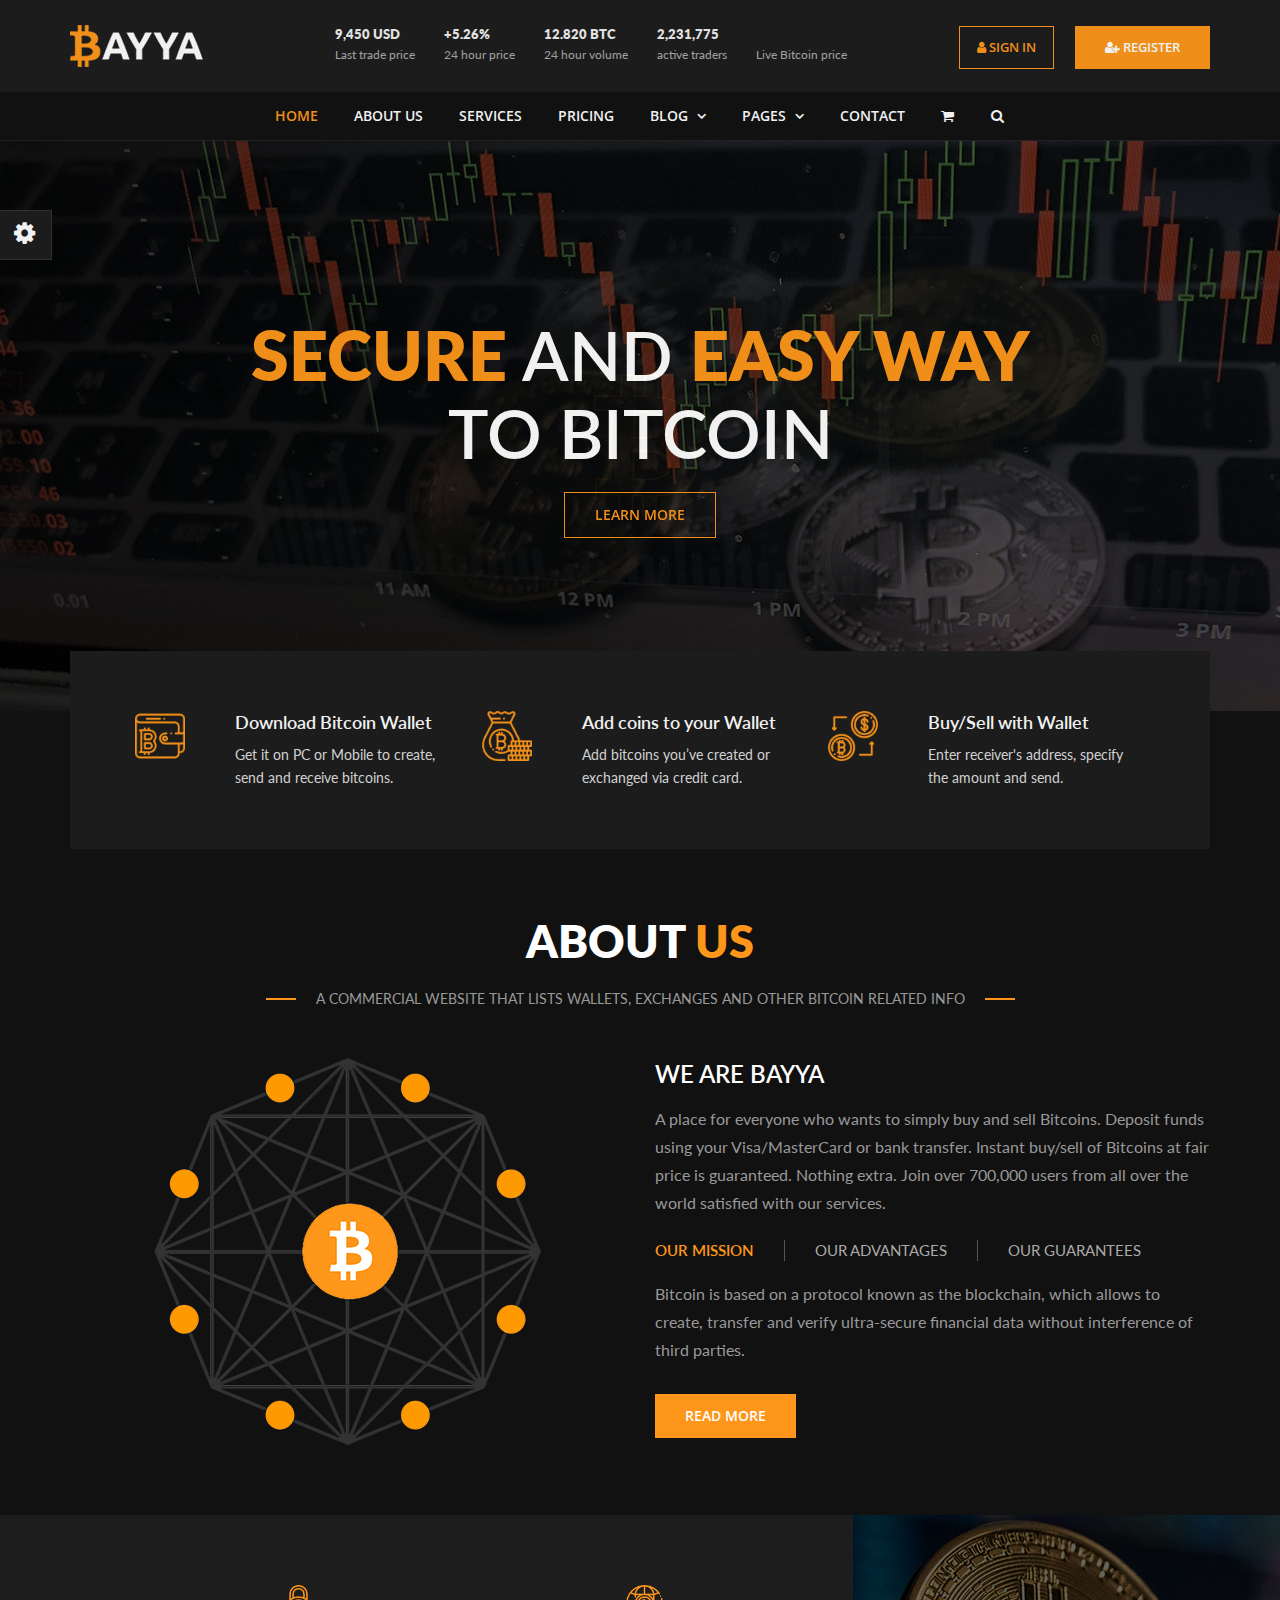
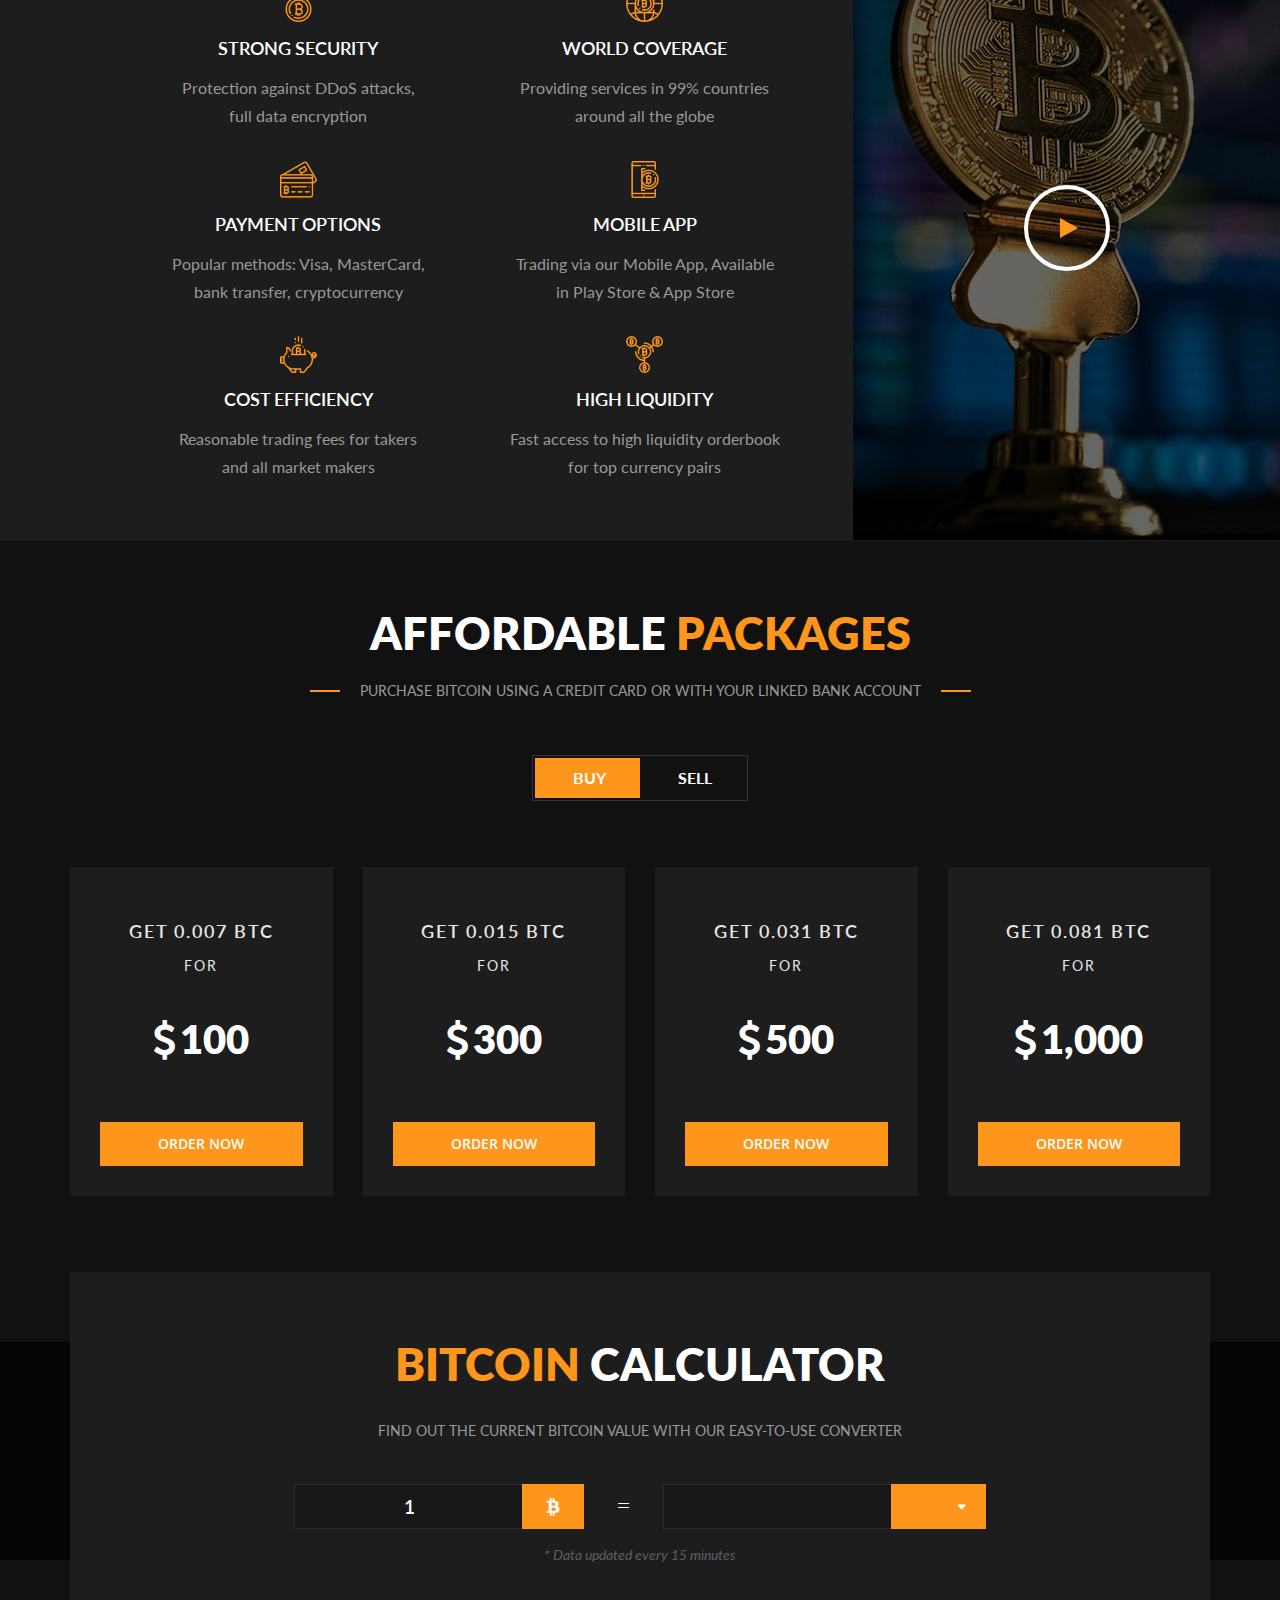
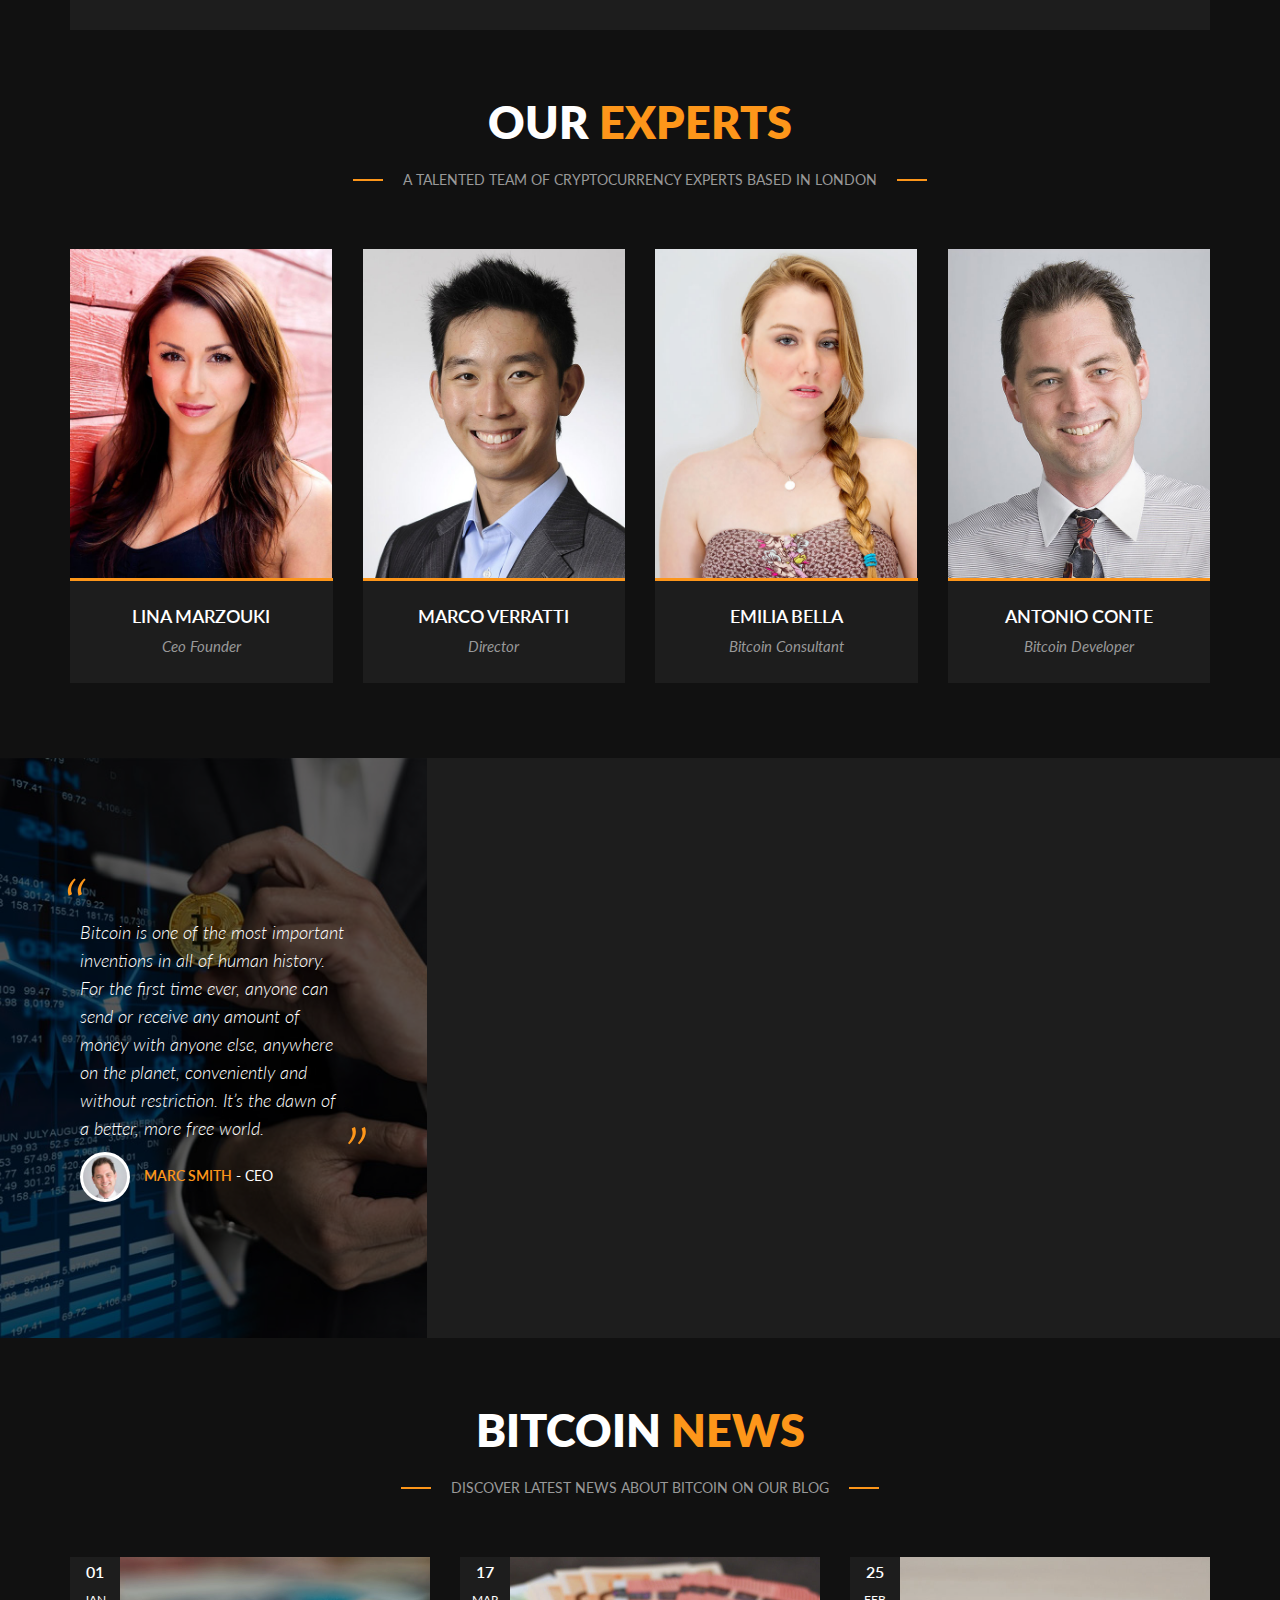
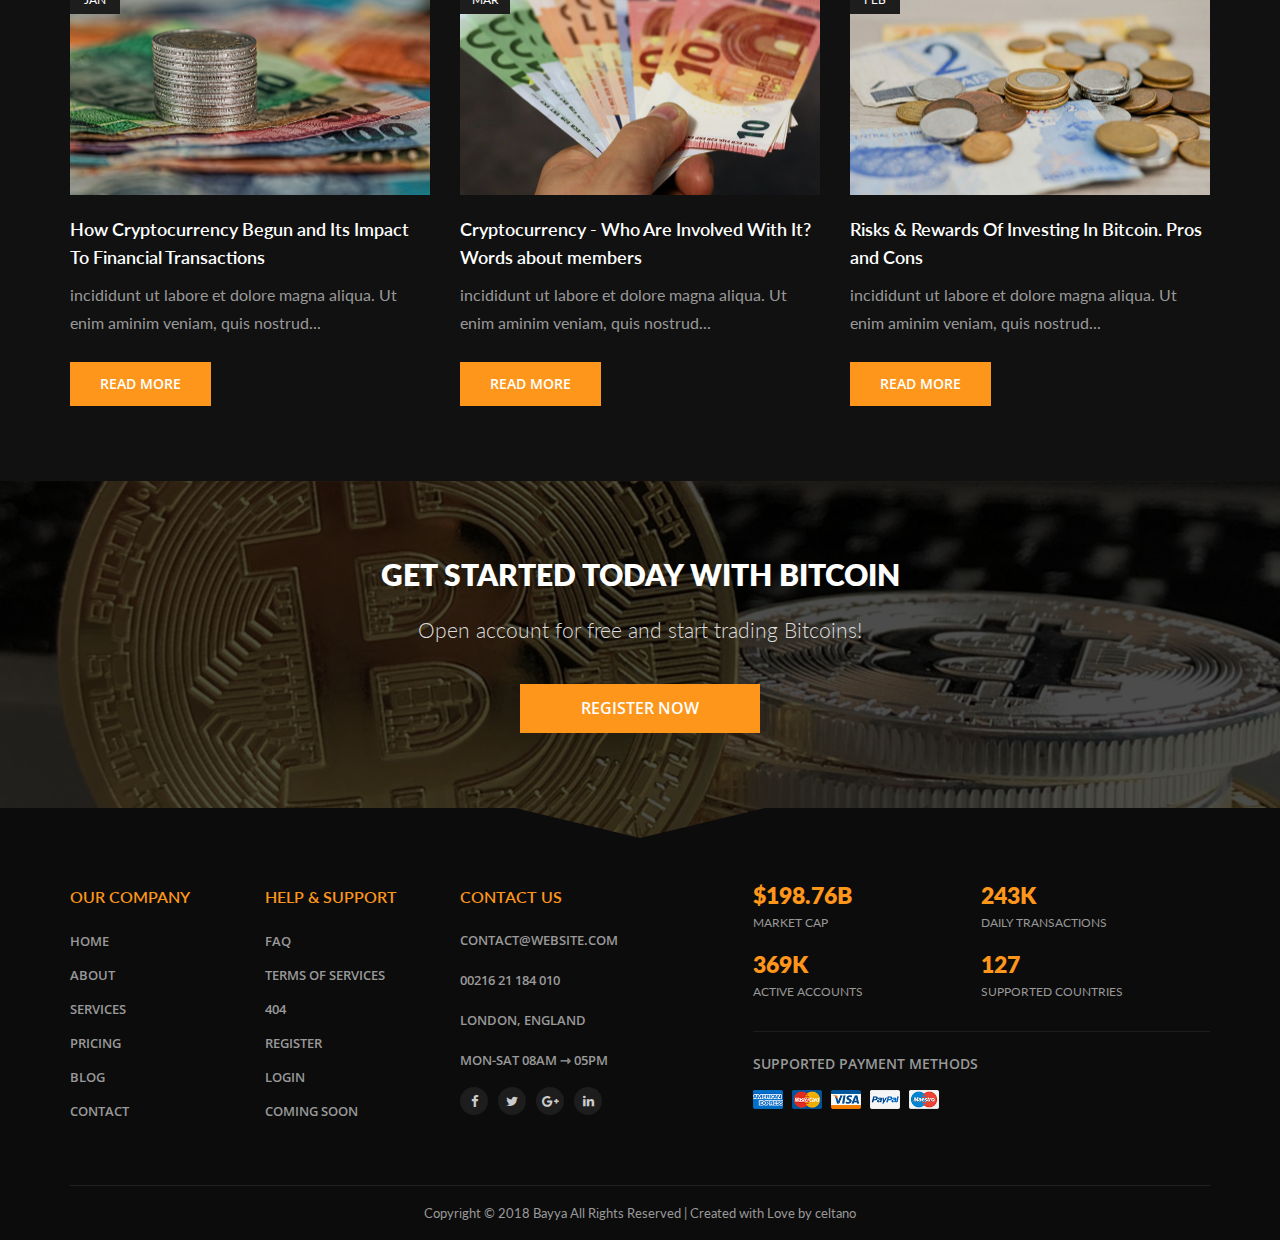
==== index.html @ 94115080 "file added" ====
<!DOCTYPE html><html lang="en"><head>

    <meta charset="utf-8">
    <title>Bayya - Bitcoin Crypto Currency Template</title>
    <meta name="viewport" content="width=device-width, initial-scale=1.0">

    <!-- Favicon -->
    <link rel="shortcut icon" href="images/favicon.png">

    <!-- Template CSS Files -->
    <link rel="stylesheet" href="css/font-awesome.min.css">
    <link rel="stylesheet" href="css/bootstrap.min.css">
    <link rel="stylesheet" href="css/magnific-popup.css">
    <link rel="stylesheet" href="css/select2.min.css">
    <link rel="stylesheet" href="css/style.css">
	<link rel="stylesheet" href="css/orange.css">
	
	<!-- Live Style Switcher - demo only -->
    <link rel="alternate stylesheet" type="text/css" title="orange" href="css/skins/orange.css">
    <link rel="alternate stylesheet" type="text/css" title="green" href="css/skins/green.css">
    <link rel="alternate stylesheet" type="text/css" title="blue" href="css/skins/blue.css">
    <link rel="stylesheet" type="text/css" href="css/styleswitcher.css">

    <!-- Template JS Files -->
    <script src="js/modernizr.js"></script>

</head>

<body>
    <!-- SVG Preloader Starts -->
    <div id="preloader">
        <div id="preloader-content">
            <svg version="1.1" id="Layer_1" xmlns="http://www.w3.org/2000/svg" xmlns:xlink="http://www.w3.org/1999/xlink" x="0px" y="0px" width="150px" height="150px" viewBox="100 100 400 400" xml:space="preserve">
                <filter id="dropshadow" height="130%">
                <feGaussianBlur in="SourceAlpha" stdDeviation="5"></feGaussianBlur>
                <feOffset dx="0" dy="0" result="offsetblur"></feOffset>
                <feFlood flood-color="red"></feFlood>
                <feComposite in2="offsetblur" operator="in"></feComposite>
                <feMerge>
                <feMergeNode></feMergeNode>
                <feMergeNode in="SourceGraphic"></feMergeNode>
                </feMerge>
                </filter>          
                <path class="path" fill="#000000" d="M446.089,261.45c6.135-41.001-25.084-63.033-67.769-77.735l13.844-55.532l-33.801-8.424l-13.48,54.068
                    c-8.896-2.217-18.015-4.304-27.091-6.371l13.568-54.429l-33.776-8.424l-13.861,55.521c-7.354-1.676-14.575-3.328-21.587-5.073
                    l0.034-0.171l-46.617-11.64l-8.993,36.102c0,0,25.08,5.746,24.549,6.105c13.689,3.42,16.159,12.478,15.75,19.658L208.93,357.23
                    c-1.675,4.158-5.925,10.401-15.494,8.031c0.338,0.485-24.579-6.134-24.579-6.134l-9.631,40.468l36.843,9.188
                    c8.178,2.051,16.209,4.19,24.098,6.217l-13.978,56.17l33.764,8.424l13.852-55.571c9.235,2.499,18.186,4.813,26.948,6.995
                    l-13.802,55.309l33.801,8.424l13.994-56.061c57.648,10.902,100.998,6.502,119.237-45.627c14.705-41.979-0.731-66.193-31.06-81.984
                    C425.008,305.984,441.655,291.455,446.089,261.45z M368.859,369.754c-10.455,41.983-81.128,19.285-104.052,13.589l18.562-74.404
                    C306.28,314.65,379.774,325.975,368.859,369.754z M379.302,260.846c-9.527,38.187-68.358,18.781-87.442,14.023l16.828-67.489
                    C327.767,212.14,389.234,221.02,379.302,260.846z"></path>       
            </svg>
        </div>
    </div>
    <!-- SVG Preloader Ends -->
	<!-- Live Style Switcher Starts - demo only -->
    <div id="switcher" class="">
        <div class="content-switcher">
            <h4>STYLE SWITCHER</h4>
            <ul>
                <li>
                    <a id="orange-css" href="#" title="orange" class="color"><img src="images/orange.png" alt="" width="30" height="30"></a>
                </li>
                <li>
                    <a id="green-css" href="#" title="green" class="color"><img src="images/green.png" alt="" width="30" height="30"></a>
                </li>
                <li>
                    <a id="blue-css" href="#" title="blue" class="color"><img src="images/blue.png" alt="" width="30" height="30"></a>
                </li>
            </ul>

            <p>BODY SKIN</p>
			
			<label><input class="dark_switch" type="radio" name="color_style" id="is_dark" value="dark" checked="checked"> Dark</label>
            <label><input class="dark_switch" type="radio" name="color_style" id="is_light" value="light"> Light</label>

            <hr>

            <p>LAYOUT STYLE</p>
            <label><input class="boxed_switch" type="radio" name="layout_style" id="is_wide" value="wide" checked="checked"> Wide</label>
            <label><input class="boxed_switch" type="radio" name="layout_style" id="is_boxed" value="boxed"> Boxed</label>

            <hr>

            <a href="#" class="custom-button purchase">Purchase</a>
            <div id="hideSwitcher">×</div>

        </div>
    </div>
    <div id="showSwitcher" class="styleSecondColor"><i class="fa fa-cog fa-spin"></i></div>
    <!-- Live Style Switcher Ends - demo only -->
    <!-- Wrapper Starts -->
    <div class="wrapper">
        <!-- Header Starts -->
        <header class="header">
            <div class="container">
                <div class="row">
                    <!-- Logo Starts -->
                    <div class="main-logo col-xs-12 col-md-3 col-md-2 col-lg-2 hidden-xs">
                        <a href="index.html">
							<img id="logo" class="img-responsive" src="images/logo-dark.png" alt="logo">
						</a>
                    </div>
                    <!-- Logo Ends -->
                    <!-- Statistics Starts -->
                    <div class="col-md-7 col-lg-7">
                        <ul class="unstyled bitcoin-stats text-center">
                            <li>
                                <h6>9,450 USD</h6><span>Last trade price</span></li>
                            <li>
                                <h6>+5.26%</h6><span>24 hour price</span></li>
                            <li>
                                <h6>12.820 BTC</h6><span>24 hour volume</span></li>
                            <li>
                                <h6>2,231,775</h6><span>active traders</span></li>
                            <li>
                                <div class="btcwdgt-price" data-bw-theme="light" data-bw-cur="usd"></div>
                                <span>Live Bitcoin price</span>
							</li>
                        </ul>
                    </div>
                    <!-- Statistics Ends -->
                    <!-- User Sign In/Sign Up Starts -->
                    <div class="col-md-3 col-lg-3">
                        <ul class="unstyled user">
                            <li class="sign-in"><a href="login.html" class="btn btn-primary"><i class="fa fa-user"></i> sign in</a></li>
                            <li class="sign-up"><a href="register.html" class="btn btn-primary"><i class="fa fa-user-plus"></i> register</a></li>
                        </ul>
                    </div>
                    <!-- User Sign In/Sign Up Ends -->
                </div>
            </div>
            <!-- Navigation Menu Starts -->
            <nav class="site-navigation navigation" id="site-navigation">
                <div class="container">
                    <div class="site-nav-inner">
                        <!-- Logo For ONLY Mobile display Starts -->
                        <a class="logo-mobile" href="index.html">
							<img id="logo-mobile" class="img-responsive" src="images/logo-dark.png" alt="">
						</a>
                        <!-- Logo For ONLY Mobile display Ends -->
                        <!-- Toggle Icon for Mobile Starts -->
                        <button type="button" class="navbar-toggle" data-toggle="collapse" data-target=".navbar-collapse">
							<span class="sr-only">Toggle navigation</span>
							<span class="icon-bar"></span>
							<span class="icon-bar"></span>
							<span class="icon-bar"></span>
						</button>
                        <!-- Toggle Icon for Mobile Ends -->
                        <div class="collapse navbar-collapse navbar-responsive-collapse">
                            <!-- Main Menu Starts -->
                            <ul class="nav navbar-nav">
                                <li class="active"><a href="index.html">Home</a></li>
                                <li><a href="about.html">About Us</a></li>
                                <li><a href="services.html">Services</a></li>
                                <li><a href="pricing.html">Pricing</a></li>
                                <li class="dropdown">
                                    <a href="#" class="dropdown-toggle" data-toggle="dropdown">Blog <i class="fa fa-angle-down"></i></a>
                                    <ul class="dropdown-menu" role="menu">
                                        <li><a href="blog-right-sidebar.html">Right Sidebar</a></li>
                                        <li><a href="blog-left-sidebar.html">Left Sidebar</a></li>
										<li><a href="blog-grid-no-sidebar.html">Grid No Sidebar</a></li>
                                        <li><a href="blog-post.html">Single Post</a></li>
                                    </ul>
                                </li>
                                <li class="dropdown">
                                    <a href="#" class="dropdown-toggle" data-toggle="dropdown">pages <i class="fa fa-angle-down"></i></a>
                                    <ul class="dropdown-menu" role="menu">
                                        <li><a href="register.html">Register page</a></li>
                                        <li><a href="login.html">Login page</a></li>
										<li><a href="shopping-cart.html">Shopping cart</a></li>
                                        <li><a href="shopping-checkout.html">shopping checkout</a></li>
                                        <li><a href="faq.html">FAQ page</a></li>
                                        <li><a href="404.html">404 Page</a></li>
										<li><a href="503.html">Server Error Page</a></li>
                                        <li><a href="terms-of-services.html">Terms of Services</a></li>
										<li><a href="coming-soon.html">Coming Soon</a></li>
                                    </ul>
                                </li>
                                <li><a href="contact.html">Contact</a></li>
								<!-- Cart Icon Starts -->
								<li class="cart"><a href="shopping-cart.html"><i class="fa fa-shopping-cart"></i></a></li>
								<!-- Cart Icon Starts -->
                                <!-- Search Icon Starts -->
                                <li class="search"><button class="fa fa-search"></button></li>
                                <!-- Search Icon Ends -->
                            </ul>
                            <!-- Main Menu Ends -->
                        </div>
                    </div>
                </div>
                <!-- Search Input Starts -->
                <div class="site-search">
                    <div class="container">
                        <input type="text" placeholder="type your keyword and hit enter ...">
                        <span class="close">×</span>
                    </div>
                </div>
                <!-- Search Input Ends -->
            </nav>
            <!-- Navigation Menu Ends -->
        </header>
        <!-- Header Ends -->
        <!-- Slider Starts -->
        <div id="main-slide" class="carousel slide carousel-fade" data-ride="carousel">
            <!-- Indicators Starts -->
            <ol class="carousel-indicators visible-lg visible-md">
                <li data-target="#main-slide" data-slide-to="0" class="active"></li>
                <li data-target="#main-slide" data-slide-to="1"></li>
                <li data-target="#main-slide" data-slide-to="2"></li>
            </ol>
            <!-- Indicators Ends -->
            <!-- Carousel Inner Starts -->
            <div class="carousel-inner">
                <!-- Carousel Item Starts -->
                <div class="item active bg-parallax item-1">
                    <div class="slider-content">
                        <div class="container">
                            <div class="slider-text text-center">
                                <h3 class="slide-title"><span>Secure</span> and <span>Easy Way</span><br> To Bitcoin</h3>
                                <p>
                                    <a href="about.html" class="slider btn btn-primary">Learn more</a>
                                </p>
                            </div>
                        </div>
                    </div>
                </div>
                <!-- Carousel Item Ends -->
                <!-- Carousel Item Starts -->
                <div class="item bg-parallax item-2">
                    <div class="slider-content">
                        <div class="col-md-12">
                            <div class="container">
                                <div class="slider-text text-center">
                                    <h3 class="slide-title"><span>Bitcoin</span> Exchange <br>You can <span>Trust</span> </h3>
                                    <p>
                                        <a href="pricing.html" class="slider btn btn-primary">our prices</a>
                                    </p>
                                </div>
                            </div>
                        </div>
                    </div>
                </div>
                <!-- Carousel Item Ends -->
            </div>
            <!-- Carousel Inner Ends -->
            <!-- Carousel Controlers Starts -->
            <a class="left carousel-control" href="index.html#main-slide" data-slide="prev">
				<span><i class="fa fa-angle-left"></i></span>
			</a>
            <a class="right carousel-control" href="index.html#main-slide" data-slide="next">
				<span><i class="fa fa-angle-right"></i></span>
			</a>
            <!-- Carousel Controlers Ends -->
        </div>
        <!-- Slider Ends -->
        <!-- Features Section Starts -->
        <section class="features">
            <div class="container">
                <div class="row features-row">
                    <!-- Feature Box Starts -->
                    <div class="feature-box col-md-4 col-sm-12">
                        <span class="feature-icon">
							<img id="download-bitcoin" src="images/download-bitcoin.png" alt="download bitcoin">
						</span>
                        <div class="feature-box-content">
                            <h3>Download Bitcoin Wallet</h3>
                            <p>Get it on PC or Mobile to create, send and receive bitcoins.</p>
                        </div>
                    </div>
                    <!-- Feature Box Ends -->
                    <!-- Feature Box Starts -->
                    <div class="feature-box two col-md-4 col-sm-12">
                        <span class="feature-icon">
							<img id="add-bitcoins" src="images/add-bitcoins.png" alt="add bitcoins">
						</span>
                        <div class="feature-box-content">
                            <h3>Add coins to your Wallet</h3>
                            <p>Add bitcoins you’ve created or exchanged via credit card.</p>
                        </div>
                    </div>
                    <!-- Feature Box Ends -->
                    <!-- Feature Box Starts -->
                    <div class="feature-box three col-md-4 col-sm-12">
                        <span class="feature-icon">
							<img id="buy-sell-bitcoins" src="images/buy-sell-bitcoins.png" alt="buy and sell bitcoins">
						</span>
                        <div class="feature-box-content">
                            <h3>Buy/Sell with Wallet</h3>
                            <p>Enter receiver's address, specify the amount and send.</p>
                        </div>
                    </div>
                    <!-- Feature Box Ends -->
                </div>
            </div>
        </section>
        <!-- Features Section Ends -->
        <!-- About Section Starts -->
        <section class="about-us">
            <div class="container">
                <!-- Section Title Starts -->
                <div class="row text-center">
                    <h2 class="title-head">About <span>Us</span></h2>
                    <div class="title-head-subtitle">
                        <p>a commercial website that lists wallets, exchanges and other bitcoin related info</p>
                    </div>
                </div>
                <!-- Section Title Ends -->
                <!-- Section Content Starts -->
                <div class="row about-content">
                    <!-- Image Starts -->
                    <div class="col-sm-12 col-md-5 col-lg-6 text-center">
                        <img id="about-us" class="img-responsive img-about-us" src="images/about-us.png" alt="about us">
                    </div>
                    <!-- Image Ends -->
                    <!-- Content Starts -->
                    <div class="col-sm-12 col-md-7 col-lg-6">
                        <h3 class="title-about">WE ARE BAYYA</h3>
                        <p class="about-text">A place for everyone who wants to simply buy and sell Bitcoins. Deposit funds using your Visa/MasterCard or bank transfer. Instant buy/sell of Bitcoins at fair price is guaranteed. Nothing extra. Join over 700,000 users from all over the world satisfied with our services.</p>
                        <ul class="nav nav-tabs">
                            <li class="active"><a data-toggle="tab" href="#menu1">Our Mission</a></li>
                            <li><a data-toggle="tab" href="#menu2">Our advantages</a></li>
                            <li><a data-toggle="tab" href="#menu3">Our guarantees</a></li>
                        </ul>
                        <div class="tab-content">
                            <div id="menu1" class="tab-pane fade in active">
                                <p>Bitcoin is based on a protocol known as the blockchain, which allows to create, transfer and verify ultra-secure financial data without interference of third parties.</p>
                            </div>
                            <div id="menu2" class="tab-pane fade">
                                <p>Our mission as an official partner of Bitcoin Foundation is to help you enter and better understand the world of #1 cryptocurrency and avoid any issues you may encounter.</p>
                            </div>
                            <div id="menu3" class="tab-pane fade">
                                <p>We are here because we are passionate about open, transparent markets and aim to be a major driving force in widespread adoption, we are the first and the best in cryptocurrency. </p>
                            </div>
                        </div>
                        <a class="btn btn-primary" href="about.html">Read More</a>
                    </div>
                    <!-- Content Ends -->
                </div>
                <!-- Section Content Ends -->
            </div>
        </section>
        <!-- About Section Ends -->
        <!-- Features and Video Section Starts -->
        <section class="image-block">
            <div class="container-fluid">
                <div class="row">
                    <!-- Features Starts -->
                    <div class="col-md-8 ts-padding img-block-left">
                        <div class="gap-20"></div>
                        <div class="row">
                            <!-- Feature Starts -->
                            <div class="col-sm-6 col-md-6 col-xs-12">
                                <div class="feature text-center">
                                    <span class="feature-icon">
										<img id="strong-security" src="images/strong-security.png" alt="strong security">
									</span>
                                    <h3 class="feature-title">Strong Security</h3>
                                    <p>Protection against DDoS attacks, <br>full data encryption</p>
                                </div>
                            </div>
                            <!-- Feature Ends -->
							<div class="gap-20-mobile"></div>
                            <!-- Feature Starts -->
                            <div class="col-sm-6 col-md-6 col-xs-12">
                                <div class="feature text-center">
                                    <span class="feature-icon">
										<img id="world-coverage" src="images/world-coverage.png" alt="world coverage">
									</span>
                                    <h3 class="feature-title">World Coverage</h3>
                                    <p>Providing services in 99% countries<br> around all the globe</p>
                                </div>
                            </div>
                            <!-- Feature Ends -->
                        </div>
                        <div class="gap-20"></div>
                        <div class="row">
                            <!-- Feature Starts -->
                            <div class="col-sm-6 col-md-6 col-xs-12">
                                <div class="feature text-center">
                                    <span class="feature-icon">
										<img id="payment-options" src="images/payment-options.png" alt="payment options">
									</span>
                                    <h3 class="feature-title">Payment Options</h3>
                                    <p>Popular methods: Visa, MasterCard, <br>bank transfer, cryptocurrency</p>
                                </div>
                            </div>
                            <!-- Feature Ends -->
							<div class="gap-20-mobile"></div>
                            <!-- Feature Starts -->
                            <div class="col-sm-6 col-md-6 col-xs-12">
                                <div class="feature text-center">
                                    <span class="feature-icon">
										<img id="mobile-app" src="images/mobile-app.png" alt="mobile app">
									</span>
                                    <h3 class="feature-title">Mobile App</h3>
                                    <p>Trading via our Mobile App, Available<br> in Play Store &amp; App Store</p>
                                </div>
                            </div>
                            <!-- Feature Ends -->
                        </div>
                        <div class="gap-20"></div>
                        <div class="row">
                            <!-- Feature Starts -->
                            <div class="col-sm-6 col-md-6 col-xs-12">
                                <div class="feature text-center">
                                    <span class="feature-icon">
										<img id="cost-efficiency" src="images/cost-efficiency.png" alt="cost efficiency">
									</span>
                                    <h3 class="feature-title">Cost efficiency</h3>
                                    <p>Reasonable trading fees for takers<br> and all market makers</p>
                                </div>
                            </div>
                            <!-- Feature Ends -->
							<div class="gap-20-mobile"></div>
                            <!-- Feature Starts -->
                            <div class="col-sm-6 col-md-6 col-xs-12">
                                <div class="feature text-center">
                                    <span class="feature-icon">
										<img id="high-liquidity" src="images/high-liquidity.png" alt="high liquidity">
									</span>
                                    <h3 class="feature-title">High Liquidity</h3>
                                    <p>Fast access to high liquidity orderbook<br> for top currency pairs</p>
                                </div>
                            </div>
                            <!-- Feature Ends -->
                        </div>
                    </div>
                    <!-- Features Ends -->
                    <!-- Video Starts -->
                    <div class="col-md-4 ts-padding bg-image-1">
                        <div>
                            <div class="text-center">
                                <a class="button-video mfp-youtube" href="https://www.youtube.com/watch?v=0gv7OC9L2s8"></a>
                            </div>
                        </div>
                    </div>
                    <!-- Video Ends -->
                </div>
            </div>
        </section>
        <!-- Features and Video Section Ends -->
        <!-- Pricing Starts -->
        <section class="pricing">
            <div class="container">
                <!-- Section Title Starts -->
                <div class="row text-center">
                    <h2 class="title-head">affordable <span>packages</span></h2>
                    <div class="title-head-subtitle">
                        <p>Purchase Bitcoin using a credit card or with your linked bank account</p>
                    </div>
                </div>
                <!-- Section Title Ends -->
                <!-- Section Content Starts -->
                <div class="row pricing-tables-content">
                    <div class="pricing-container">
                        <!-- Pricing Switcher Starts -->
                        <div class="pricing-switcher">
                            <p>
                                <input type="radio" name="switch" value="buy" id="buy-1" checked="">
                                <label for="buy-1">BUY</label>
                                <input type="radio" name="switch" value="sell" id="sell-1">
                                <label for="sell-1">SELL</label>
                                <span class="switch"></span>
                            </p>
                        </div>
                        <!-- Pricing Switcher Ends -->
                        <!-- Pricing Tables Starts -->
                        <ul class="pricing-list bounce-invert">
                            <li class="col-xs-6 col-sm-6 col-md-3 col-lg-3">
                                <ul class="pricing-wrapper">
                                    <!-- Buy Pricing Table #1 Starts -->
                                    <li data-type="buy" class="is-visible">
                                        <header class="pricing-header">
                                            <h2>GET 0.007 BTC <span>For </span></h2>
                                            <div class="price">
                                                <span class="currency"><i class="fa fa-dollar"></i></span>
                                                <span class="value">100</span>
                                            </div>
                                        </header>
                                        <footer class="pricing-footer">
                                            <a href="#" class="btn btn-primary">ORDER NOW</a>
                                        </footer>
                                    </li>
                                    <!-- Buy Pricing Table #1 Ends -->
                                    <!-- Sell Pricing Table #1 Starts -->
                                    <li data-type="sell" class="is-hidden">
                                        <header class="pricing-header">
                                            <h2>GET 100 USD <span>For </span></h2>

                                            <div class="price">
                                                <span class="currency"><i class="fa fa-bitcoin"></i></span>
                                                <span class="value">0.2</span>
                                            </div>
                                        </header>
                                        <footer class="pricing-footer">
                                            <a href="#" class="btn btn-primary">ORDER NOW</a>
                                        </footer>
                                    </li>
                                    <!-- Sell Pricing Table #1 Ends -->
                                </ul>
                            </li>
                            <li class="col-xs-6 col-sm-6 col-md-3 col-lg-3">
                                <ul class="pricing-wrapper">
                                    <!-- Buy Pricing Table #2 Starts -->
                                    <li data-type="buy" class="is-visible">
                                        <header class="pricing-header">
                                            <h2>GET 0.015 BTC <span>For </span></h2>
                                            <div class="price">
                                                <span class="currency"><i class="fa fa-dollar"></i></span>
                                                <span class="value">300</span>
                                            </div>
                                        </header>
                                        <footer class="pricing-footer">
                                            <a href="#" class="btn btn-primary">ORDER NOW</a>
                                        </footer>
                                    </li>
                                    <!-- Buy Pricing Table #2 Ends -->
                                    <!-- Sell Pricing Table #2 Starts -->
                                    <li data-type="sell" class="is-hidden">
                                        <header class="pricing-header">
                                            <h2>GET 1000 USD <span>For </span></h2>
                                            <div class="price">
                                                <span class="currency"><i class="fa fa-bitcoin"></i></span>
                                                <span class="value">0.5</span>
                                            </div>
                                        </header>
                                        <footer class="pricing-footer">
                                            <a href="#" class="btn btn-primary">ORDER NOW</a>
                                        </footer>
                                    </li>
                                    <!-- Sell Pricing Table #2 Ends -->
                                </ul>
                            </li>
                            <li class="col-xs-6 col-sm-6 col-md-3 col-lg-3">
                                <ul class="pricing-wrapper">
                                    <!-- Buy Pricing Table #3 Starts -->
                                    <li data-type="buy" class="is-visible">
                                        <header class="pricing-header">
                                            <h2>GET 0.031 BTC <span>For </span></h2>
                                            <div class="price">
                                                <span class="currency"><i class="fa fa-dollar"></i></span>
                                                <span class="value">500</span>
                                            </div>
                                        </header>
                                        <footer class="pricing-footer">
                                            <a href="#" class="btn btn-primary">ORDER NOW</a>
                                        </footer>
                                    </li>
                                    <!-- Buy Pricing Table #3 Ends -->
                                    <!-- Yearlt Pricing Table #3 Starts -->
                                    <li data-type="sell" class="is-hidden">
                                        <header class="pricing-header">
                                            <h2>GET 3000 USD <span>For </span></h2>

                                            <div class="price">
                                                <span class="currency"><i class="fa fa-bitcoin"></i></span>
                                                <span class="value">1</span>
                                            </div>
                                        </header>
                                        <footer class="pricing-footer">
                                            <a href="#" class="btn btn-primary">ORDER NOW</a>
                                        </footer>
                                    </li>
                                    <!-- Sell Pricing Table #3 Ends -->
                                </ul>
                            </li>
                            <li class="col-xs-6 col-sm-6 col-md-3 col-lg-3">
                                <ul class="pricing-wrapper">
                                    <!-- Buy Pricing Table #4 Starts -->
                                    <li data-type="buy" class="is-visible">
                                        <header class="pricing-header">
                                            <h2>GET 0.081 BTC <span>For </span></h2>
                                            <div class="price">
                                                <span class="currency"><i class="fa fa-dollar"></i></span>
                                                <span class="value">1,000</span>
                                            </div>
                                        </header>
                                        <footer class="pricing-footer">
                                            <a href="#" class="btn btn-primary">ORDER NOW</a>
                                        </footer>
                                    </li>
                                    <!-- Buy Pricing Table #4 Ends -->
                                    <!-- Sell Pricing Table #4 Starts -->
                                    <li data-type="sell" class="is-hidden">
                                        <header class="pricing-header">
                                            <h2>GET 9000 USD <span>For </span></h2>
                                            <div class="price">
                                                <span class="currency"><i class="fa fa-bitcoin"></i></span>
                                                <span class="value">2</span>
                                            </div>
                                        </header>
                                        <footer class="pricing-footer">
                                            <a href="#" class="btn btn-primary">ORDER NOW</a>
                                        </footer>
                                    </li>
                                    <!-- Sell Pricing Table #4 Ends -->
                                </ul>
                            </li>
                        </ul>
                    </div>
                </div>
            </div>
        </section>
        <!-- Pricing Ends -->
        <!-- Bitcoin Calculator Section Starts -->
        <section class="bitcoin-calculator-section">
            <div class="container">
                <div class="row">
                    <!-- Section Heading Starts -->
                    <div class="col-md-12">
                        <h2 class="title-head text-center"><span>Bitcoin</span> Calculator</h2>
                        <p class="message text-center">Find out the current Bitcoin value with our easy-to-use converter</p>
                    </div>
                    <!-- Section Heading Ends -->
                    <!-- Bitcoin Calculator Form Starts -->
                    <div class="col-md-12 text-center">
                        <form class="bitcoin-calculator" id="bitcoin-calculator">
                            <!-- Input #1 Starts -->
                            <input class="form-input" name="btc-calculator-value" value="1">
                            <!-- Input #1 Ends -->
                            <div class="form-info"><i class="fa fa-bitcoin"></i></div>
                            <div class="form-equal">=</div>
                            <!-- Input/Result Starts -->
                            <input class="form-input form-input-result" name="btc-calculator-result">
                            <!-- Input/Result Ends -->
                            <!-- Select Currency Starts -->
                            <div class="form-wrap">
                                <select id="currency-select" class="form-input select-currency select-primary" name="btc-calculator-currency" data-dropdown-class="select-primary-dropdown"></select>
                            </div>
                            <!-- Select Currency Ends -->
                        </form>
                        <p class="info"><i>* Data updated every 15 minutes</i></p>
                    </div>
                    <!-- Bitcoin Calculator Form Ends -->
                </div>
            </div>
        </section>
        <!-- Bitcoin Calculator Section Ends -->
        <!-- Team Section Starts -->
        <section class="team">
            <div class="container">
                <!-- Section Title Starts -->
                <div class="row text-center">
                    <h2 class="title-head">our <span>experts</span></h2>
                    <div class="title-head-subtitle">
                        <p> A talented team of Cryptocurrency experts based in London</p>
                    </div>
                </div>
                <!-- Section Title Ends -->
                <!-- Team Members Starts -->
                <div class="row team-content team-members">
                    <!-- Team Member Starts -->
                    <div class="col-xs-6 col-sm-3 col-md-3 col-lg-3">
                        <div class="team-member">
                            <!-- Team Member Picture Starts -->
                            <img src="images/member1.jpg" class="img-responsive" alt="team member">
                            <!-- Team Member Picture Ends -->
                            <!-- Team Member Details Starts -->
                            <div class="team-member-caption social-icons">
                                <h4>Lina Marzouki</h4>
                                <p>Ceo Founder</p>
                                <ul class="list list-inline social">
                                    <li>
                                        <a href="#" class="fa fa-facebook"></a>
                                    </li>
                                    <li>
                                        <a href="#" class="fa fa-twitter"></a>
                                    </li>
                                    <li>
                                        <a href="#" class="fa fa-google-plus"></a>
                                    </li>
                                </ul>
                            </div>
                            <!-- Team Member Details Ends -->
                        </div>
                    </div>
                    <!-- Team Member Ends -->
                    <!-- Team Member Starts -->
                    <div class="col-xs-6 col-sm-3 col-md-3 col-lg-3">
                        <div class="team-member">
                            <!-- Team Member Picture Starts -->
                            <img src="images/member2.jpg" class="img-responsive" alt="team member">
                            <!-- Team Member Picture Ends -->
                            <!-- Team Member Details Starts -->
                            <div class="team-member-caption social-icons">
                                <h4>Marco Verratti</h4>
                                <p>Director</p>
                                <ul class="list list-inline social">
                                    <li>
                                        <a href="#" class="fa fa-facebook"></a>
                                    </li>
                                    <li>
                                        <a href="#" class="fa fa-twitter"></a>
                                    </li>
                                    <li>
                                        <a href="#" class="fa fa-google-plus"></a>
                                    </li>
                                </ul>
                            </div>
                            <!-- Team Member Details Ends -->
                        </div>
                    </div>
                    <!-- Team Member Ends -->
                    <!-- Team Member Starts -->
                    <div class="col-xs-6 col-sm-3 col-md-3 col-lg-3">
                        <!-- Team Member-->
                        <div class="team-member">
                            <!-- Team Member Picture Starts -->
                            <img src="images/member3.jpg" class="img-responsive" alt="team member">
                            <!-- Team Member Picture Ends -->
                            <!-- Team Member Details Starts -->
                            <div class="team-member-caption social-icons">
                                <h4>Emilia Bella</h4>
                                <p>Bitcoin Consultant</p>
                                <ul class="list list-inline social">
                                    <li>
                                        <a href="#" class="fa fa-facebook"></a>
                                    </li>
                                    <li>
                                        <a href="#" class="fa fa-twitter"></a>
                                    </li>
                                    <li>
                                        <a href="#" class="fa fa-google-plus"></a>
                                    </li>
                                </ul>
                            </div>
                            <!-- Team Member Details Ends -->
                        </div>
                    </div>
                    <!-- Team Member Ends -->
                    <!-- Team Member Starts -->
                    <div class="col-xs-6 col-sm-3 col-md-3 col-lg-3">
                        <div class="team-member">
                            <!-- Team Member Picture Starts -->
                            <img src="images/member4.jpg" class="img-responsive" alt="team member">
                            <!-- Team Member Picture Ends -->
                            <!-- Team Member Details Starts -->
                            <div class="team-member-caption social-icons">
                                <h4>Antonio Conte</h4>
                                <p>Bitcoin Developer</p>
                                <ul class="list list-inline social">
                                    <li>
                                        <a href="#" class="fa fa-facebook"></a>
                                    </li>
                                    <li>
                                        <a href="#" class="fa fa-twitter"></a>
                                    </li>
                                    <li>
                                        <a href="#" class="fa fa-google-plus"></a>
                                    </li>
                                </ul>
                            </div>
                            <!-- Team Member Details Ends -->
                        </div>
                    </div>
                    <!-- Team Member Ends -->
                </div>
                <!-- Team Members Ends -->
            </div>
        </section>
        <!-- Team Section Ends -->
        <!-- Quote and Chart Section Starts -->
        <section class="image-block2">
            <div class="container-fluid">
                <div class="row">
                    <!-- Quote Starts -->
                    <div class="col-md-4 img-block-quote bg-image-2">
                        <blockquote>
                            <p>Bitcoin is one of the most important inventions in all of human history. For the first time ever, anyone can send or receive any amount of money with anyone else, anywhere on the planet, conveniently and without restriction. It’s the dawn of a better, more free world.</p>
                            <footer><img src="images/ceo.jpg" alt="ceo"> <span>Marc Smith</span> - CEO</footer>
                        </blockquote>
                    </div>
                    <!-- Quote Ends -->
                    <!-- Chart Starts -->
                    <div class="col-md-8 bg-grey-chart">
                        <div class="chart-widget dark-chart chart-1">
                            <div>
                                <div class="btcwdgt-chart" data-bw-theme="dark"></div>
                            </div>
                        </div>
						<div class="chart-widget light-chart chart-2">
                            <div>
                                <div class="btcwdgt-chart" bw-theme="light"></div>
                            </div>
                        </div>
                    </div>
                    <!-- Chart Ends -->
                </div>
            </div>
        </section>
        <!-- Quote and Chart Section Ends -->
        <!-- Blog Section Starts -->
        <section class="blog">
            <div class="container">
                <!-- Section Title Starts -->
                <div class="row text-center">
                    <h2 class="title-head">Bitcoin <span>News</span></h2>
                    <div class="title-head-subtitle">
                        <p>Discover latest news about Bitcoin on our blog</p>
                    </div>
                </div>
                <!-- Section Title Ends -->
                <!-- Section Content Starts -->
                <div class="row latest-posts-content">
                    <!-- Article Starts -->
                    <div class="col-sm-4 col-md-4 col-xs-12">
                        <div class="latest-post">
                            <!-- Featured Image Starts -->
                            <a href="blog-post.html"><img class="img-responsive" src="images/blog-post-small-1.jpg" alt="img"></a>
                            <!-- Featured Image Ends -->
                            <!-- Article Content Starts -->
                            <div class="post-body">
                                <h4 class="post-title">
                                    <a href="blog-post.html">How Cryptocurrency Begun and Its Impact To Financial Transactions</a>
                                </h4>
                                <div class="post-text">
                                    <p>incididunt ut labore et dolore magna aliqua. Ut enim aminim veniam, quis nostrud...</p>
                                </div>
                            </div>
                            <div class="post-date">
                                <span>01</span>
                                <span>JAN</span>
                            </div>
							<a href="blog-post.html" class="btn btn-primary">read more</a>
                            <!-- Article Content Ends -->
                        </div>
                    </div>
                    <!-- Article Ends -->
                    <!-- Article Starts -->
                    <div class="col-sm-4 col-md-4 col-xs-12">
                        <div class="latest-post">
                            <!-- Featured Image Starts -->
                            <a href="blog-post.html"><img class="img-responsive" src="images/blog-post-small-2.jpg" alt="img"></a>
                            <!-- Featured Image Ends -->
                            <!-- Article Content Starts -->
                            <div class="post-body">
                                <h4 class="post-title">
                                    <a href="blog-post.html">Cryptocurrency - Who Are Involved With It? Words about members</a>
                                </h4>
                                <div class="post-text">
                                    <p>incididunt ut labore et dolore magna aliqua. Ut enim aminim veniam, quis nostrud...</p>
                                </div>
                            </div>
                            <div class="post-date">
                                <span>17</span>
                                <span>MAR</span>
                            </div>
							<a href="blog-post.html" class="btn btn-primary">read more</a>
                            <!-- Article Content Ends -->
                        </div>
                    </div>
                    <!-- Article Ends -->
                    <!-- Article Start -->
                    <div class="col-sm-4 col-md-4 col-xs-12">
                        <div class="latest-post">
                            <!-- Featured Image Starts -->
                            <a href="blog-post.html"><img class="img-responsive" src="images/blog-post-small-3.jpg" alt="img"></a>
                            <!-- Featured Image Ends -->
                            <!-- Article Content Starts -->
                            <div class="post-body">
                                <h4 class="post-title">
                                    <a href="blog-post.html">Risks &amp; Rewards Of Investing In Bitcoin. Pros and Cons</a>
                                </h4>
                                <div class="post-text">
                                    <p>incididunt ut labore et dolore magna aliqua. Ut enim aminim veniam, quis nostrud...</p>
                                </div>
                            </div>
                            <div class="post-date">
                                <span>25</span>
                                <span>FEB</span>
                            </div>
							<a href="blog-post.html" class="btn btn-primary">read more</a>
                            <!-- Article Content Ends -->
                        </div>
                    </div>
                </div>
				<!-- Section Content Ends -->
            </div>
        </section>
        <!-- Blog Section Ends -->
        <!-- Call To Action Section Starts -->
        <section class="call-action-all">
			<div class="call-action-all-overlay">
				<div class="container">
					<div class="row">
						<div class="col-xs-12">
							<!-- Call To Action Text Starts -->
							<div class="action-text">
								<h2>Get Started Today With Bitcoin</h2>
								<p class="lead">Open account for free and start trading Bitcoins!</p>
							</div>
							<!-- Call To Action Text Ends -->
							<!-- Call To Action Button Starts -->
							<p class="action-btn"><a class="btn btn-primary" href="register.html">Register Now</a></p>
							<!-- Call To Action Button Ends -->
						</div>
					</div>
				</div>
			</div>
        </section>
        <!-- Call To Action Section Ends -->
        <!-- Footer Starts -->
        <footer class="footer">
            <!-- Footer Top Area Starts -->
            <div class="top-footer">
                <div class="container">
                    <div class="row">
                        <!-- Footer Widget Starts -->
                        <div class="col-sm-4 col-md-2">
                            <h4>Our Company</h4>
                            <div class="menu">
                                <ul>
                                    <li><a href="index.html">Home</a></li>
                                    <li><a href="about.html">About</a></li>
                                    <li><a href="services.html">Services</a></li>
                                    <li><a href="pricing.html">Pricing</a></li>
                                    <li><a href="blog-right-sidebar.html">Blog</a></li>
                                    <li><a href="contact.html">Contact</a></li>
                                </ul>
                            </div>
                        </div>
                        <!-- Footer Widget Ends -->
                        <!-- Footer Widget Starts -->
                        <div class="col-sm-4 col-md-2">
                            <h4>Help &amp; Support</h4>
                            <div class="menu">
                                <ul>
                                    <li><a href="faq.html">FAQ</a></li>
                                    <li><a href="terms-of-services.html">Terms of Services</a></li>
                                    <li><a href="404.html">404</a></li>
                                    <li><a href="register.html">Register</a></li>
                                    <li><a href="login.html">Login</a></li>
                                    <li><a href="coming-soon.html">Coming Soon</a></li>
                                </ul>
                            </div>
                        </div>
                        <!-- Footer Widget Ends -->
                        <!-- Footer Widget Starts -->
                        <div class="col-sm-4 col-md-3">
                            <h4>Contact Us </h4>
                            <div class="contacts">
                                <div>
                                    <span>contact@website.com</span>
                                </div>
                                <div>
                                    <span>00216 21 184 010</span>
                                </div>
                                <div>
                                    <span>London, England</span>
                                </div>
                                <div>
                                    <span>mon-sat 08am ⇾ 05pm</span>
                                </div>
                            </div>
							<!-- Social Media Profiles Starts -->
                            <div class="social-footer">
                                <ul>
                                    <li><a href="#" target="_blank"><i class="fa fa-facebook"></i></a></li>
                                    <li><a href="#" target="_blank"><i class="fa fa-twitter"></i></a></li>
                                    <li><a href="#" target="_blank"><i class="fa fa-google-plus"></i></a></li>
                                    <li><a href="#" target="_blank"><i class="fa fa-linkedin"></i></a></li>
                                </ul>
                            </div>
							<!-- Social Media Profiles Ends -->
                        </div>
                        <!-- Footer Widget Ends -->
						<!-- Footer Widget Starts -->
                        <div class="col-sm-12 col-md-5">
							<!-- Facts Starts -->
							<div class="facts-footer">
								<div>
									<h5>$198.76B</h5>
									<span>Market cap</span>
								</div>
								<div>
									<h5>243K</h5>
									<span>daily transactions</span>
								</div>
								<div>
									<h5>369K</h5>
									<span>active accounts</span>
								</div>
								<div>
									<h5>127</h5>
									<span>supported countries</span>
								</div>
							</div>
							<!-- Facts Ends -->
							<hr>
							<!-- Supported Payment Cards Logo Starts -->
							<div class="payment-logos">
								<h4 class="payment-title">supported payment methods</h4>
								<img src="images/american-express.png" alt="american-express">
								<img src="images/mastercard.png" alt="mastercard">
								<img src="images/visa.png" alt="visa">
								<img src="images/paypal.png" alt="paypal">
								<img class="last" src="images/maestro.png" alt="maestro">
							</div>
							<!-- Supported Payment Cards Logo Ends -->
                        </div>
                        <!-- Footer Widget Ends -->
                    </div>
                </div>
            </div>
            <!-- Footer Top Area Ends -->
            <!-- Footer Bottom Area Starts -->
            <div class="bottom-footer">
                <div class="container">
                    <div class="row">
                        <div class="col-xs-12">
                            <!-- Copyright Text Starts -->
                            <p class="text-center">Copyright © 2018 Bayya All Rights Reserved | Created with Love by <a href="https://themeforest.net/user/celtano" target="_blank">celtano</a></p>
                            <!-- Copyright Text Ends -->
                        </div>
                    </div>
                </div>
            </div>
            <!-- Footer Bottom Area Ends -->
        </footer>
        <!-- Footer Ends -->
		<!-- Back To Top Starts  -->
        <a href="#" id="back-to-top" class="back-to-top fa fa-arrow-up"></a>
		<!-- Back To Top Ends  -->
		
        <!-- Template JS Files -->
        <script src="js/jquery-2.2.4.min.js"></script>
        <script src="js/bootstrap.min.js"></script>
        <script src="js/select2.min.js"></script>
        <script src="js/jquery.magnific-popup.min.js"></script>
        <script src="js/custom.js"></script>
		
		<!-- Live Style Switcher JS File - only demo -->
		<script src="js/styleswitcher.js"></script>

    </div>
    <!-- Wrapper Ends -->


</body></html>
---- css/style.css ----
/*
	Template Name: Bayya - Bitcoin Crypto Currency Template
	Author: celtano
	Description: Bayya - Bitcoin Crypto Currency Template
	Version: 1.0
*/
/*------------------------------------------------------------------
[Table of contents]
	+ General
		- Global Styles
		- Typography
		- Boxed Body
		- Light Body
		- Preloader
		- Back To Top
	+ Header
		- Logo
		- Bitcoin Statistics
		- User Buttons
		- Main Navigation
		- Dropdown
		- Search
	+ Content
		+ Main Carousel Slider
			- Carousel Indicators
		- Features Box
		+ Banner Area
			- Breadcrumb
		+ Sections
			- About
			- Features and Video
			+ Pricing Tables
				- Keyframes
			- Form Calculator
			- Team
			- Services
			- Blog
			- Quote and Chart
			- Latest Posts
			- Contact Page
			+ Shopping Cart
				- Checkout Page
			- Call To Action
			- Facts
			+ Sign In & Sign Up
				- Warning Carousel
			- 404 Error Page
			- Coming Soon Page
			- FAQ Panels
	+ Footer 
		+ Top Footer
			- Menu
			- Social Icons
	+ Responsive Design Styles
		- Large Devices
		- Small Devices
		- Extra Small Devices
-------------------------------------------------------------------*/

/* [ GENERAL ] */
/*================================================== */

/*** Global Styles ***/

@import url('https://fonts.googleapis.com/css?family=Lato:300,300i,400,400i,700,900|Open+Sans:400,600');

html {
  overflow-x: hidden !important;
  width: 100%;
  height: 100%;
  position: relative;
  -webkit-font-smoothing: antialiased;
}

body {
  border: 0;
  margin: 0;
  padding: 0;
  background: #111;
}

.wrapper {
  position: relative;
  overflow: hidden;
}

a:link,
a:hover,
a:visited {
  text-decoration: none;
}

section {
  padding: 60px 0;
  position: relative;
}

.bg-parallax {
  background-size: cover;
  background-attachment: fixed;
}

.overflow-hidden {
	overflow:hidden;
}

.gap-20 {
  clear: both;
  height: 20px;
}

a:focus {
  outline: 0;
}

.unstyled {
  list-style: none;
  margin: 0;
  padding: 0;
}

.ts-padding {
  padding: 50px;
}

.btn-primary {
  border: 0;
  border-radius: 0;
  padding: 12px 30px;
  font-size: 14px;
  font-weight: 600;
  text-transform: uppercase;
  transition: .1s;
  outline: 0;
  box-shadow: none;
  font-family: 'Open Sans', sans-serif;
}

.btn-primary:hover {
  color: #fff;
}

.btn-primary:hover, .btn-primary:focus, .btn-primary:active {
  box-shadow: none;
  outline: 0;
}

.form-control {
  box-shadow: none;
  border: 1px solid #333;
  padding: 0px 0px 4px 20px;
  height: 46px;
  color: #fff;
  background: #222;
  font-size: 14px;
  border-radius: 0;
  outline: 0;
  transition: .1s;
}

.form-control:focus {
  box-shadow: none;
  outline: none;
  border: 1px solid #555;
}

.form-control::-webkit-input-placeholder {
  font-size: 12px;
  color: #666;
}  /* WebKit, Blink, Edge */
.form-control:-moz-placeholder {
  font-size: 12px;
  color: #666;
}  /* Mozilla Firefox 4 to 18 */
.form-control::-moz-placeholder {
  font-size: 12px;
  color: #666;
}  /* Mozilla Firefox 19+ */
.form-control:-ms-input-placeholder {
  font-size: 12px;
  color: #666;
}  /* Internet Explorer 10-11 */
.form-control::-ms-input-placeholder {
  font-size: 12px;
  color: #666;
}  /* Microsoft Edge */
hr {
  background-color: #e7e7e7;
  border: 0;
  height: 1px;
  margin: 40px 0;
}

.title-head {
  margin: 0;
  font-weight: 800;
  font-size: 45px;
  line-height: 45px;
  margin-top: 0;
  color: #fff;
  padding: 10px 0 20px;
  position: relative;
  text-transform: uppercase;
  margin: 0 15px;
}

.title-head-subtitle p {
  position: relative;
  display: inline-block;
  text-transform: uppercase;
  margin-bottom: 25px;
  font-size: 14px;
}

.title-head-subtitle p:before {
  position: absolute;
  content: "";
  height: 2px;
  right: -50px;
  top: 13px;
  width: 30px;
}

.title-head-subtitle p:after {
  position: absolute;
  content: "";
  height: 2px;
  left: -50px;
  top: 13px;
  width: 30px;
}

.terms-of-services h3 {
  color: #fff;
}

/*** Typography ***/

body, p {
  -webkit-font-smoothing: antialiased !important;
  color: #999;
  line-height: 28px;
  font-weight: 400;
  font-size: 16px;
  font-family: 'Lato', sans-serif;
}

h1, h2, h3, h4 {
  color: #222;
  font-weight: 600;
}

h1 {
  font-size: 36px;
  line-height: 48px;
}

h2 {
  font-size: 28px;
  line-height: 36px;
}

h3 {
  font-size: 24px;
  line-height: 32px;
}

h4 {
  font-size: 18px;
  line-height: 28px;
}

h5 {
  font-size: 14px;
  line-height: 24px;
}

/*** Boxed Body ***/

body.boxed {
  background: url('../images/bg.png');
  background-attachment: fixed;
}

body.boxed .wrapper {
  background: #111;
  margin: 0 auto;
  max-width: 1188px;
  box-shadow: 0 0 27px #999;
}

body.boxed .site-navigation.fixed ul.navbar-nav {
  max-width: 1188px;
  margin: 0 auto;
  right: 0;
}

body.boxed .site-navigation.fixed {
  max-width: 1188px;
}

/*** Light Body ***/

body.light .wrapper,
body.light #preloader,
body.light .header,
body.light .bitcoin-calculator .form-input,
body.light .footer,
body.light.auth-page,
body.light .user-auth > div:nth-child(2) {
  background: #fff;
}


body.light, body.light p,
body.light ul.bitcoin-stats span,
body.light .feature-box .feature-box-content p,
body.light ul.nav.nav-tabs li a {
  color: #777;
}

body.light ul.bitcoin-stats h6,
body.light .pricing-header h2,
body.light  .pricing-header h2 span,
body.light .footer .top-footer .menu ul li a,
body.light .footer .top-footer h4.payment-title,
body.light .footer .bottom-footer p,
body.light .footer .social-footer ul li a,
body.light .top-footer .contacts > div,
body.light .terms-of-services h3 {
  color: #555;
}

body.light ul.user li.sign-in a.btn-primary:hover,
body.light ul.user li.sign-in a.btn-primary:focus,
body.light ul.user li.sign-in a.btn-primary:active,
body.light .pricing-switcher label,
body.light .team-member:hover .team-member-caption h4,
body.light blockquote p{
  color: #fff;
}

body.light .site-nav-inner,
body.light .site-navigation.fixed ul.navbar-nav,
body.light .features-row,
body.light .image-block,
body.light .team-member-caption,
body.light .image-block2,
body.light .pricing-wrapper > li,
body.light .bitcoin-calculator-section .container,
body.light .facts .container,
body.light .shop-cart table.order thead tr,
body.light .shop-cart .qty,
body.light .shop-cart input.qtyplus,
body.light .shop-cart input.qtyminus,
body.light .shop-cart .quantity,
body.light .shop-checkout .checkout table.products thead tr,
body.light .shop-checkout .checkout table.products th.with-bg,
body.light .shop-checkout .checkout .payment .cheque, body.light  .shop-checkout .checkout .payment .paypal {
  background: #e7e7e7;
}

body.light .site-navigation,
body.light .site-navigation.fixed ul.navbar-nav {
  border-bottom: 1px solid #ddd;
}

body.light ul.navbar-nav > li:not(.active) > a,
body.light .navbar-nav .fa-search,
body.light ul.navbar-nav > li a,
body.light .feature-box .feature-box-content h3,
body.light .title-head,
body.light .feature-title,
body.light .price,
body.light .bitcoin-calculator .form-input,
body.light .bitcoin-calculator .form-equal,
body.light .team-member .team-member-caption h4,
body.light .latest-post .post-title a,
body.light .title-about,
body.light .contact-form h3,
body.light .footer .bottom-footer p a,
body.light.error-page .error h3,
body.light.blog article h4 ,
body.light .sidebar .widget-title,
body.light .widget.recent-posts .entry-title a,
body.light.blog .comments-heading,
body.light .service-box h3,
body.light .facts .facts-content .heading-facts h2, body.light .facts h3,
body.light .pricing h3,
body.light .banner-area .breadcrumb>li,
body.light  .banner-area .breadcrumb>li+li:before ,
body.light  .shop-cart .table thead > tr > th,
body.light  .shop-cart .table h6,
body.light  .shop-cart .table .icon-delete-product,
body.light  .shop-checkout h3,
body.light  .shop-checkout .checkout table.products td.text-price,
body.light  .facts .facts-content .heading-facts h2  {
  color: #333;
}

body.light ul.nav.nav-tabs li a, body.light  ul.nav.nav-tabs li.active a {
  border-left: 1px solid #ccc;
}
body.light .widget ul.nav.nav-tabs li a, body.light .widget  ul.nav.nav-tabs li.active a, body.light ul.nav.nav-tabs li:first-child a {
	border-left:0;
}

body.light .bitcoin-calculator .form-input {
  border: 1px solid #ccc;
}

body.light .dropdown-menu {
  background: #fff;
  border: 1px solid rgba(0,0,0,.1);
}

body.light .dropdown-menu li a:hover, body.light .dropdown-menu li.active a:hover, body.light .dropdown-menu li.active a,body.light .widget,
body.light.blog .comments-list .comment,
body.light .service-box > div {
  background: #f2f2f2;
}

body.light .pricing-switcher > p {
  background: #333;
  border: 1px solid #333;
}

body.light .bitcoin-calculator-section p.info {
  color: rgba(0,0,0,.3);
}

body.light .btcwdgt-headlines.btcwdgt-clean {
  border: 1px solid #ddd !important;
}

body.light .footer hr {
  background: #ccc;
}

body.light .footer .bottom-footer p {
  border-top: 1px solid #ddd;
}

body.light .footer .menu ul li a:hover, body.light .footer .social-footer ul li a:hover {
  color: #222;
}

body.light .footer .top-footer .social-footer ul li a {
  background: rgba(0,0,0,.1);
}

body.light .footer .bottom-footer p a:hover {
  color: #111;
}

body.light .facts-footer > div span {
  font-weight: 600;
}

body.light .form-control {
  border: 1px solid #ddd;
  background: #f2f2f2;
  color: #555;
}

body.light .form-control:focus {
  border: 1px solid #aaa;
}

body.light.error-page .error > div {
  background: rgba(255,255,255,.9);
}

body.light.error-page .error p {
  color: #777;
}

body.light .back-to-top {
  background: #ccc;
  color: #777;
}

body.light .back-to-top:hover {
  background: #ccc;
  color: #333;
}

body.light.blog .meta {
  border-top: 1px solid #ddd;
  border-bottom: 1px solid #ddd;
}


body.light .sidebar ul.nav-tabs li, body.light .widget.recent-posts ul li {
  border-bottom: 1px solid #ddd;
}

body.light .widget.recent-posts ul li:last-child {
  border: 0;
  padding-bottom: 0;
  margin-bottom: 0;
}

body.light.blog .pagination li a {
  color: #777;
  border: 1px solid #ddd;
}

body.light.blog  .pagination li:not(.active) a:hover {
  background: #ddd;
}

body.light.error-page .error .big-404,
body.light .facts-footer > div span,
body.light.blog .comments-list .comment-author,
body.light h4.panel-title a.collapsed,
body.light .contact-page-info .contact-info-box-content h4 {
  color: #555;
}

body.light .action-text p {
  color: #ddd;
}

body.light .panel.panel-default {
  border-color: #ddd;
}

body.light .panel-default>.panel-heading+.panel-collapse>.panel-body {
  border-top-color: #ddd;
}

body.light .banner-area:after, body.light  .banner-area:before,
body.light .call-action-all:after,body.light  .call-action-all:before {
  border-bottom: 30px solid #fff;
}


body.light .facts h4,
body.light .facts span.or {
  color: #777;
}

body.light .facts .facts-content .fact:after {
  background: #aaa;
}

body.light .banner-area .banner-overlay {
  background-color: rgba(255, 255, 255, 0.5);
}

body.light .banner-area hr {
  border-top: 2px solid #333;
}


body.light .shop-cart .table tbody > tr,
body.light .shop-cart .table.cart-total .section-border,
body.light .shop-checkout .table tbody > tr {
  border-bottom: 1px solid #ddd;
}

/*** Preloader ***/

#preloader {
  position: fixed;
  z-index: 1111111111111;
  top: 0;
  left: 0;
  display: block;
  width: 100%;
  height: 100%;
  background-color: #111;
}

#preloader-content {
  width: 200px;
  margin: 0 auto;
  display: block;
  text-align: center;
  top: 50%;
  position: absolute;
  left: 50%;
  -webkit-transform: translate(-50%, -50%) rotate(-13deg);
  -ms-transform: translate(-50%, -50%) rotate(-13deg);
  transform: translate(-50%, -50%) rotate(-13deg);
}

.path {
  stroke-dasharray: 2350;
  stroke-dashoffset: 910;
  stroke-width: 4;
  stroke-linecap: round;
  -webkit-animation: dash 3s linear infinite;
  animation: dash 3s linear infinite;
  fill-opacity: 0;
}

/* Back To Top */

.back-to-top {
  position: fixed;
  right: -7.5%;
  bottom: 20px;
  height: 45px;
  width: 45px;
  line-height: 44px;
  font-size: 16px;
  opacity: 1;
  z-index: 1111;
  visibility: hidden;
  text-align: center;
  text-decoration: none;
  -webkit-transition: all 0.1s ease-in-out;
  transition: all 0.1s ease-in-out;
  background: #2d2d2d;
  color: #999;
}

.back-to-top:hover {
  color: #fff;
}

.show-back-to-top {
  display: block;
  right: 20px;
  visibility: visible;
}

/* [ HEADER ] */
/*================================================== */

.header {
  background: #1d1d1d;
}

/*** Logo ***/

.main-logo {
  position: relative;
  padding-top: 25px;
  padding-bottom: 25px;
}

.logo-mobile {
  display: none;
}

/*** Bitcoin Statistics ***/

ul.bitcoin-stats {
  padding-top: 28px;
}

ul.bitcoin-stats li {
  display: inline-block;
  padding-right: 25px;
}

ul.bitcoin-stats li:last-child {
  padding-right: 0;
}

ul.bitcoin-stats h6 {
  font-weight: 800;
  color: #eee;
  margin: 0;
  font-size: 13px;
  text-align: left;
  margin-bottom: -2px;
  line-height: 13px;
}

ul.bitcoin-stats span {
  font-size: 12px;
  text-align: left;
  color: #aaa;
}

.btcwdgt.btcwdgt-text-ticker.btcwdgt-s-price {
  margin-top: -3px !important;
  min-width: initial !important;
  box-shadow: none !important;
  margin: 0 !important;
  background-color: transparent !important;
}

.btcwdgt.btcwdgt-s-price .btcwdgt-body {
  padding: 0!important;
  margin-top: 0 !important;
  height: 14px !important;
  text-align: center !important;
}

@-moz-document url-prefix() {
  .btcwdgt.btcwdgt-s-price .btcwdgt-body {
    height: 15px !important;
  }
}

.btcwdgt.btcwdgt-s-price .btcwdgt-body span,
.btcwdgt.btcwdgt-text-ticker .btcwdgt-footer,
.btcwdgt.btcwdgt-text-ticker .btcwdgt-edge {
  display: none !important;
}

.btcwdgt.btcwdgt-s-price .btcwdgt-body ul {
  float: left !important;
}

.btcwdgt.btcwdgt-s-price .btcwdgt-body ul li {
  line-height: normal !important;
  font-size: 15px !important;
  font-weight: 600 !important;
}

.btcwdgt.btcwdgt-s-price .btcwdgt-body ul li:before {
  content: "$";
  position: relative;
  font-size: 12px;
  top: -1px;
}

ul.bitcoin-stats li .btcwdgt.btcwdgt .arrow,
ul.bitcoin-stats li .btcwdgt.btcwdgt .arrow.up,
ul.bitcoin-stats li .btcwdgt.btcwdgt .arrow.down {
  top: 10px !important;
  position: absolute !important;
  margin: -6px 0 0 -11px !important;
}

/*** User Buttons ***/

ul.user {
  text-align: right;
  padding-top: 26px;
}

ul.user li {
  display: inline-block;
  padding-right: 25px;
}

ul.user li a {
  font-size: 13px;
}

ul.user li.sign-up {
  margin-right: 0;
  border-right: 0;
  padding-right: 0;
}

ul.user li.sign-up, ul.user li.sign-in {
  margin-right: 0;
}

ul.user li.sign-in {
  padding-right: 17px;
}

ul.user li.sign-in a:hover, ul.user li.sign-in a:active, ul.user li.sign-in a:focus {
  color: #fff;
}

ul.user li.sign-in a {
  background: transparent;
  padding: 11px 17px;
  transition: .1s;
}

/*** Main navigation ***/

.site-navigation {
  position: relative;
  padding-bottom: 48px;
}

.site-navigation,
.site-navigation.fixed ul.navbar-nav {
  border-bottom: 1px solid #222;
}

.site-navigation.fixed {
  z-index: 111111;
}

.site-nav-inner {
  position: absolute;
  z-index: 100;
  background: #111;
  text-align: center;
  width: 100%;
  left: 0;
  bottom: 0;
}

.navbar {
  border-radius: 0;
  border: 0;
  margin-bottom: 0;
}

.navbar-toggle {
  float: right;
  border-radius: 0;
  margin-right: 0;
}

.navbar-toggle .icon-bar {
  background: #fff;
}

.nav>li>a:focus, 
.nav>li>a:hover {
  background: none;
}

.nav-tabs>li>a {
  border: 0;
}

ul.navbar-nav {
  float: none;
  display: block;
}

.site-navigation.fixed ul.navbar-nav {
  position: fixed;
  top: 0;
  background: #111;
  width: 100%;
  left: 0;
}

ul.navbar-nav > li {
  float: none;
  display: inline-block;
}

ul.navbar-nav > li:not(.search):hover, 
ul.navbar-nav > li.active {
  color: #fff;
  position: relative;
}

ul.navbar-nav > li {
  padding: 0;
  position: relative;
}

ul.navbar-nav > li:last-child:after {
  background: none;
}

ul.navbar-nav > li > a {
  color: #fff;
  font-weight: 600;
  font-size: 14px;
  text-transform: uppercase;
  margin: 0;
  padding: 17px 16px;
  line-height: 14px;
  position: relative;
  font-family: 'Open Sans', sans-serif;
  transition: .1s;
}

ul.navbar-nav > li > a i {
  font-weight: 600;
  padding-left: 5px;
}

.nav .open>a, .nav .open>a:hover, 
.nav .open>a:focus {
  background: transparent;
  border: 0;
}

ul.navbar-nav > li:hover > a:after, 
ul.navbar-nav > li.active > a:after {
  position: absolute;
  content: '';
  left: 0;
  bottom: 0;
  width: 100%;
  height: 3px;
}

ul.nav.nav-tabs {
  border-bottom: 0;
}

ul.nav.nav-tabs li a, ul.nav.nav-tabs li.active a {
  border-top: 0;
  border-bottom: 0;
  border-right: 0;
  border-left: 1px solid #555;
  border-radius: 0;
  font-size: 15px;
  color: #aaa;
  padding: 0 30px;
  margin: 20px 0;
  text-transform: uppercase;
}

ul.nav.nav-tabs li.active a {
  font-weight: 600;
}

ul.nav.nav-tabs li:first-child a {
  border-left: 0;
  padding-left: 0;
}

ul.nav.nav-tabs li a:hover, ul.nav.nav-tabs li.active a:hover {
  border-bottom: 0 !important;
  border-top: 0 !important;
}

/*** Dropdown ***/

.dropdown-menu {
  text-align: left;
  background: #1d1d1d;
  border-right: 1px solid rgba(255,255,255,.09);
  border-bottom: 1px solid rgba(255,255,255,.09);
  border-left: 1px solid rgba(255,255,255,.09);
  box-shadow: none;
  z-index: 100;
  min-width: 200px;
  border-radius: 0;
  padding: 0;
}

.navbar-nav>li .dropdown-menu li:last-child a {
  border-bottom: 0 !important;
}

.navbar-nav>li>.dropdown-menu a {
  background: none;
  text-transform: uppercase;
}

.dropdown-menu li a {
  display: block;
  font-size: 12px;
  font-weight: 600;
  line-height: normal;
  text-decoration: none;
  padding: 15px 20px;
  color: #999;
}

.dropdown-menu li a:hover, .dropdown-menu li.active a:hover, .dropdown-menu li.active a {
  background: #111;
}

.dropdown-menu li:last-child > a {
  border-bottom: 0;
}

/*** Search ***/

.site-search {
  text-align: center;
  background: rgba(0,0,0,.7);
  position: absolute;
  top: 49px;
  z-index: 100;
  width: 100%;
}

.navbar-nav .fa-search {
  background: none;
  border: none;
  color: #fff;
  font-size: 14px;
  outline: none;
  padding: 17px;
}

.navbar-nav .fa-shopping-cart {
  font-weight: 300;
  padding: 0;
}

.site-navigation.fixed .site-search {
  top: 49px;
  position: fixed;
}

.site-search .container {
  height: 0;
  overflow: hidden;
  position: relative;
  -webkit-transition: height 0.3s;
  transition: height 0.3s;
}

.site-search .container.open {
  height: 80px;
}

.site-search input[type="text"] {
  background: none;
  border: none;
  color: #fff;
  font-size: 16px;
  margin: 22px 0 25px;
  padding-right: 20px;
  width: 100%;
  outline: 0;
  text-align: center;
}

.site-search input[type="text"]::-webkit-input-placeholder {
  color: rgba(255, 255, 255, 0.45);
}

.site-search input[type="text"]:-moz-placeholder {
  color: rgba(255, 255, 255, 0.45);
}

.site-search input[type="text"]::-moz-placeholder {
  color: rgba(255, 255, 255, 0.45);
}

.site-search input[type="text"]:-ms-input-placeholder {
  color: rgba(255, 255, 255, 0.45);
}

.site-search .close {
  color: rgba(255, 255, 255, 0.25);
  cursor: pointer;
  font-size: 32px;
  margin-top: -20px;
  position: absolute;
  top: 50%;
  right: 15px;
}

.site-search .close:hover {
  color: #fff;
}

/* [ SECTIONS ] */
/*================================================== */

/*** Main slide ***/

#main-slide .item {
  min-height: 570px;
  color: #fff;
  background-position: 50% 50%;
  -webkit-background-size: cover;
  background-size: cover;
  -webkit-backface-visibility: hidden;
}

#main-slide .item.item-1 {
  background-image: url('../images/bg1.jpg');
}

#main-slide .item.item-2 {
  background-image: url('../images/bg2.jpg');
}

#main-slide .item:after {
  content: "";
  background: rgba(0,0,0,.6);
  width: 100%;
  height: 100%;
  position: absolute;
  top: 0;
  left: 0;
}

#main-slide .item .slider-content {
  z-index: 1;
  opacity: 0;
  -webkit-transition: opacity 500ms;
  -moz-transition: opacity 500ms;
  -o-transition: opacity 500ms;
  transition: opacity 500ms;
}

#main-slide .item.active .slider-content {
  opacity: 1;
  -webkit-transition: opacity 100ms;
  -moz-transition: opacity 100ms;
  -o-transition: opacity 100ms;
  transition: opacity 100ms;
}

#main-slide .slider-content {
  top: 50%;
  margin-top: -150px;
  padding: 0;
  position: absolute;
  width: 100%;
  color: #fff;
}

.slider-content {
  position: relative;
  display: table;
  height: 100%;
  width: 100%;
}

.slider-text {
  display: table;
  vertical-align: bottom;
  color: #fff;
  width: 100%;
  padding-bottom: 0;
  padding-top: 20px;
}

.slider-text .slide-title {
  font-size: 68px;
  line-height: 78px;
  font-weight: 600;
  color: #fff;
  text-transform: uppercase;
}

.slider-text .slide-title span {
  font-weight: 800;
}

.slider.btn-primary {
  margin-top: 10px;
  background: transparent;
  transition: .1s;
}

.slider.btn-primary:hover, .slider.btn-primary:active, .slider.btn-primary:focus {
  color: #fff;
}

/* Fix Bootstrap Carousel Bug in Firefox (Replace Slide by Fade) */
@-moz-document url-prefix() {
  .carousel-fade .carousel-inner .item {
    -webkit-transition-property: opacity;
    transition-property: opacity;
  }

  .carousel-fade .carousel-inner .item,
.carousel-fade .carousel-inner .active.left,
.carousel-fade .carousel-inner .active.right {
    opacity: 0;
  }

  .carousel-fade .carousel-inner .active,
.carousel-fade .carousel-inner .next.left,
.carousel-fade .carousel-inner .prev.right {
    opacity: 1;
  }

  .carousel-fade .carousel-inner .next,
.carousel-fade .carousel-inner .prev,
.carousel-fade .carousel-inner .active.left,
.carousel-fade .carousel-inner .active.right {
    left: 0;
    -webkit-transform: translate3d(0, 0, 0);
    transform: translate3d(0, 0, 0);
  }

  .carousel-fade .carousel-control {
    z-index: 2;
  }

  .carousel,
.carousel-inner,
.carousel-inner .item {
    height: 100%;
  }
}
/* Carousel Indicators */

.carousel-indicators li {
  display: none;
}

#main-slide .carousel-control.left,
#main-slide .carousel-control.right {
  opacity: 0;
  filter: alpha(opacity=0);
  background-image: none;
  background-repeat: no-repeat;
  text-shadow: none;
  -webkit-transition: all .25s ease;
  -moz-transition: all .25s ease;
  -ms-transition: all .25s ease;
  -o-transition: all .25s ease;
  transition: all .25s ease;
}

#main-slide:hover .carousel-control.left,
#main-slide:hover .carousel-control.right {
  opacity: 1;
  filter: alpha(opacity=100);
}

#main-slide:hover .carousel-control.left {
  left: 30px;
}

#main-slide:hover .carousel-control.right {
  right: 30px;
}

#main-slide .carousel-control.left span {
  padding: 15px;
}

#main-slide .carousel-control.right span {
  padding: 15px;
}

#main-slide .carousel-control .fa-angle-left, 
#main-slide .carousel-control .fa-angle-right {
  position: absolute;
  top: 50%;
  z-index: 5;
  display: inline-block;
  margin-top: -25px;
}

#main-slide .carousel-control .fa-angle-left {
  left: 0;
}

#main-slide .carousel-control .fa-angle-right {
  right: 0;
}

#main-slide .carousel-control i {
  line-height: 56px;
  border-radius: 4px;
  font-size: 56px;
  -moz-transition: all 500ms ease;
  -webkit-transition: all 500ms ease;
  -ms-transition: all 500ms ease;
  -o-transition: all 500ms ease;
  transition: all 500ms ease;
}


/*** Features box ***/

.features {
  padding-top: 0;
  padding-bottom: 0;
  top: -60px;
  position: relative;
  z-index: 10;
}

.features-row {
  background: #1d1d1d;
  padding: 60px 50px 50px 50px;
  margin-left: 0;
  margin-right: 0;
}

.feature-box .feature-icon {
  float: left;
  display: inline-block;
}

.feature-box .feature-icon img {
  width: 50px;
  vertical-align: initial;
}

.feature-box .feature-box-content {
  margin-left: 100px;
}

.feature-box .feature-box-content h3 {
  color: #fff;
  margin: 0 0 10px 0;
  line-height: normal;
  font-size: 18px;
}

.feature-box .feature-box-content p {
  color: #fff;
  font-size: 14px;
  line-height: 23px;
  color: #ddd;
}

/*** Banner Area ***/

.banner-area {
  position: relative;
  padding: 0;
  color: #fff;
  background-image: url('../images/bg-banner.jpg');
  background-size: cover;
  background-position: center center;
  background-repeat: no-repeat;
}

.banner-area:after,.banner-area:before {
  content: '';
  position: absolute;
  bottom: 0;
  width: 50%;
  z-index: 1;
  border-bottom: 30px solid #111;
  -moz-transform: rotate(0.000001deg);
  -webkit-transform: rotate(0.000001deg);
  -o-transform: rotate(0.000001deg);
  -ms-transform: rotate(0.000001deg);
  transform: rotate(0.000001deg);
}

.banner-area:before {
  right: 50%;
  border-right: 125px solid transparent;
}

.banner-area:after {
  left: 50%;
  border-left: 125px solid transparent;
}

.banner-area .banner-overlay {
  padding: 70px 0 90px;
  background-color: rgba(0, 0, 0, 0.7);
}

.banner-area .banner-text {
  margin: 0 auto;
  width: 100%;
  z-index: 1;
}

.banner-area .title-head.banner-post-title {
  line-height: 55px;
}

.banner-area hr {
  border-top: 2px solid #fff;
  background: transparent;
  width: 60px;
  margin: 0 auto;
  margin-top: 10px;
}

.banner-area .banner-title {
  display: inline-block;
  color: #fff;
  text-transform: uppercase;
  font-weight: 800;
  font-size: 45px;
  line-height: 45px;
}

.banner-area .banner-title span {
  color: #ffae11;
}

/*** Breadcrumb ***/

.banner-area .breadcrumb {
  font-size: 14px;
  text-transform: uppercase;
  margin: 15px 0 0;
  background: transparent;
}

.banner-area .breadcrumb>li {
  font-weight: 400;
}

.banner-area .breadcrumb>li a {
  font-weight: 600;
}

.banner-area .breadcrumb>li a:hover {
  opacity: .9;
}

.banner-area .breadcrumb>li+li:before {
  color: #fff;
}

/* [ SECTIONS ] */
/*================================================== */

/*** About Us ***/

.about-us {
  padding: 0 0 70px;
}

.title-about {
  text-transform: uppercase;
  color: #fff;
  margin-top: 0;
  margin-bottom: 15px;
}

.title-about.risk-title {
  margin-top: 18px;
  font-size: 18px;
}

.img-about-us {
  margin: 0 auto;
}

.about-content {
  margin-top: 20px;
}

.about-text {
  line-height: 28px;
  margin-bottom: 3px;
}

.nav-tabs>li.active>a, 
.nav-tabs>li.active>a:hover, 
.nav-tabs>li.active>a:focus {
  background: none;
}

.nav-tabs>li.active>a:focus {
  color: #111;
}

.tab-content p {
  padding: 0 0 30px;
  margin: 0;
}

.feature-about i {
  margin-right: 10px;
}

.btn-services {
  margin-top: 15px;
}

/*** Features and Video ***/

.image-block {
  background: #1d1d1d;
  padding: 0;
}

.bg-image-1 {
  background-image: url(../images/bg-video.jpg);
  background-size: cover;
  background-position: center center;
  height: 625px;
}

.bg-image-1:after {
  content: "";
  background: rgba(0,0,0,.6);
  width: 100%;
  height: 100%;
  position: absolute;
  top: 0;
  left: 0;
}

.img-block-left {
  padding-left: 140px;
}

/* Features */

.feature .feature-icon {
  font-size: 36px;
}

.image-block .feature .feature-icon img {
  height: 37px;
}

.feature-title {
  font-size: 18px;
  margin-top: 10px;
  text-transform: uppercase;
  font-weight: 600;
  color: #fff;
}

/* Video */

.button-video {
  position: absolute;
  z-index: 2;
  top: 50%;
  left: 50%;
  display: block;
  overflow: hidden;
  border: 4px solid #fff;
  border-radius: 50%;
  transition: .1s;
  width: 86px;
  height: 86px;
  border-color: #fff;
  -webkit-transform: translate3d(-50%, -50%, 0);
  transform: translate3d(-50%, -50%, 0);
}

.button-video:after {
  content: '';
  position: absolute;
  top: 50%;
  left: 53%;
  -webkit-transform: translate3d(-50%, -50%, 0);
  transform: translate3d(-50%, -50%, 0);
  width: 0;
  height: 0;
  border-style: solid;
  border-width: 10px 0 10px 18px;
}

.button-video:hover {
  background: #fff;
}

/*** Pricing Tables ***/

.pricing-tables-content {
  margin-top: 25px;
}

.pricing-tables-content.pricing-page {
  margin-top: 0;
}

.pricing-tables-content .header {
  height: 100px;
  line-height: 170px;
  position: relative;
}

.pricing h3 {
  color: #fff;
  text-transform: uppercase;
}

.pricing h3.sell-title {
  margin-top: 50px;
}

.pricing-switcher {
  text-align: center;
}

.pricing-switcher > p {
  display: inline-block;
  position: relative;
  padding: 0;
  padding-right: 4px;
  border-radius: 0;
  background: #111;
  border: 1px solid #333;
}

.pricing-switcher input[type="radio"] {
  position: absolute;
  opacity: 0;
}

.pricing-switcher label {
  position: relative;
  z-index: 1;
  display: inline-block;
  float: left;
  width: 105px;
  height: 39px;
  line-height: 43px;
  cursor: pointer;
  padding-left: 8px;
  font-size: 16px;
  color: #fff;
}

.pricing-switcher label.switch-1.active, .pricing-switcher label.switch-2.active {
  color: #fff;
}

.pricing-switcher .switch {
  position: absolute;
  top: 2px;
  left: 2px;
  height: 40px;
  width: 105px;
  border-radius: 0;
  -webkit-transition: -webkit-transform 0.5s;
  -moz-transition: -moz-transform 0.5s;
  transition: transform 0.5s;
}

.pricing-switcher input[type="radio"]:checked + label + .switch,
.pricing-switcher input[type="radio"]:checked + label:nth-of-type(n) + .switch {
  -webkit-transform: translateX(105px);
  -moz-transform: translateX(105px);
  -ms-transform: translateX(105px);
  -o-transform: translateX(105px);
  transform: translateX(105px);
}

.no-js .pricing-switcher {
  display: none;
}

.pricing-list {
  margin: 32px 0 0;
  list-style-type: none;
}

.pricing-list > li {
  position: relative;
  margin-bottom: 16px;
}

.pricing-wrapper {
  position: relative;
  list-style-type: none;
  padding: 0;
}

.touch .pricing-wrapper {
  -webkit-perspective: 2000px;
  -moz-perspective: 2000px;
  perspective: 2000px;
}

.pricing-wrapper.is-switched .is-visible {
  -webkit-transform: rotateY(180deg);
  -moz-transform: rotateY(180deg);
  -ms-transform: rotateY(180deg);
  -o-transform: rotateY(180deg);
  transform: rotateY(180deg);
  -webkit-animation: rotate 0.5s;
  -moz-animation: rotate 0.5s;
  animation: rotate 0.5s;
}

.pricing-wrapper.is-switched .is-hidden {
  -webkit-transform: rotateY(0);
  -moz-transform: rotateY(0);
  -ms-transform: rotateY(0);
  -o-transform: rotateY(0);
  transform: rotateY(0);
  -webkit-animation: rotate-inverse 0.5s;
  -moz-animation: rotate-inverse 0.5s;
  animation: rotate-inverse 0.5s;
  opacity: 0;
}

.pricing-wrapper.is-switched .is-selected {
  opacity: 1;
}

.pricing-wrapper.is-switched.reverse-animation .is-visible {
  -webkit-transform: rotateY(-180deg);
  -moz-transform: rotateY(-180deg);
  -ms-transform: rotateY(-180deg);
  -o-transform: rotateY(-180deg);
  transform: rotateY(-180deg);
  -webkit-animation: rotate-back 0.5s;
  -moz-animation: rotate-back 0.5s;
  animation: rotate-back 0.5s;
}

.pricing-wrapper.is-switched.reverse-animation .is-hidden {
  -webkit-transform: rotateY(0);
  -moz-transform: rotateY(0);
  -ms-transform: rotateY(0);
  -o-transform: rotateY(0);
  transform: rotateY(0);
  -webkit-animation: rotate-inverse-back 0.5s;
  -moz-animation: rotate-inverse-back 0.5s;
  animation: rotate-inverse-back 0.5s;
  opacity: 0;
}

.pricing-wrapper.is-switched.reverse-animation .is-selected {
  opacity: 1;
}

.pricing-wrapper > li {
  background-color: #1d1d1d;
  -webkit-backface-visibility: hidden;
  backface-visibility: hidden;
  outline: 1px solid transparent;
}

.pricing-wrapper > li::after {
  content: '';
  position: absolute;
  top: 0;
  right: 0;
  height: 100%;
  width: 50px;
  pointer-events: none;
  background: -webkit-linear-gradient( right , #FFFFFF, rgba(255, 255, 255, 0));
  background: linear-gradient(to left, #FFFFFF, rgba(255, 255, 255, 0));
}

.pricing-wrapper > li.is-ended::after {
  display: none;
}

.pricing-wrapper .is-visible {
  position: relative;
  z-index: 5;
}

.pricing-wrapper .is-hidden {
  position: absolute;
  top: 0;
  left: 0;
  height: 100%;
  width: 100%;
  z-index: 1;
  -webkit-transform: rotateY(180deg);
  -moz-transform: rotateY(180deg);
  -ms-transform: rotateY(180deg);
  -o-transform: rotateY(180deg);
  transform: rotateY(180deg);
}

.pricing-wrapper .is-selected {
  z-index: 3 !important;
}

.no-js .pricing-wrapper .is-hidden {
  position: relative;
  -webkit-transform: rotateY(0);
  -moz-transform: rotateY(0);
  -ms-transform: rotateY(0);
  -o-transform: rotateY(0);
  transform: rotateY(0);
  margin-top: 16px;
}

.price {
  margin-top: 45px;
  color: #fff;
}

.pricing-header {
  position: relative;
  z-index: 1;
  height: 80px;
  padding: 16px;
  pointer-events: none;
  background-color: #3aa0d1;
  color: #FFFFFF;
}

.pricing-header h2 {
  margin-bottom: 3px;
  font-weight: 600;
  text-transform: uppercase;
}

.currency, .value {
  font-size: 120px;
  font-weight: 300;
}

.pricing-body {
  overflow-x: auto;
  -webkit-overflow-scrolling: touch;
}

.is-switched .pricing-body {
  overflow: hidden;
}

.pricing-features {
  width: 600px;
}

.pricing-features:after {
  content: "";
  display: table;
  clear: both;
}

.pricing-features li {
  width: 100px;
  float: left;
  padding: 25px 16px;
  font-size: 56px;
  text-align: center;
  white-space: nowrap;
  overflow: hidden;
  text-overflow: ellipsis;
}

.pricing-features em {
  display: block;
  margin-bottom: 5px;
  font-weight: 600;
}

.pricing-footer {
  position: absolute;
  z-index: 1;
  top: 0;
  left: 0;
  height: 80px;
  width: 100%;
}

.pricing-footer::after {
  content: '';
  position: absolute;
  right: 16px;
  top: 50%;
  bottom: auto;
  -webkit-transform: translateY(-50%);
  -moz-transform: translateY(-50%);
  -ms-transform: translateY(-50%);
  -o-transform: translateY(-50%);
  transform: translateY(-50%);
  height: 20px;
  width: 20px;
}

.pricing-footer a {
  display: block;
  margin: 0 30px;
}

.select {
  position: relative;
  z-index: 1;
  display: block;
  height: 100%;
  overflow: hidden;
  text-indent: 100%;
  white-space: nowrap;
  color: transparent;
}

.pricing-tables-content .header {
  height: 160px;
  line-height: 280px;
}

.pricing-list {
  margin: 48px 0 0;
  padding: 0;
}

.pricing-list:after {
  content: "";
  display: table;
  clear: both;
}

.pricing-list > li {
  float: left;
  padding: 0 15px;
}

.pricing-wrapper > li::before {
  content: '';
  position: absolute;
  z-index: 6;
  left: -1px;
  top: 50%;
  bottom: auto;
  -webkit-transform: translateY(-50%);
  -moz-transform: translateY(-50%);
  -ms-transform: translateY(-50%);
  -o-transform: translateY(-50%);
  transform: translateY(-50%);
  height: 50%;
  width: 1px;
}

.pricing-wrapper > li::after {
  display: none;
}

.pricing-header {
  height: auto;
  padding: 30px;
  pointer-events: auto;
  text-align: center;
  color: #173d50;
  background-color: transparent;
}

.popular .pricing-header {
  color: #e97d68;
  background-color: transparent;
}

.pricing-header h2 {
  font-size: 1.8rem;
  margin-top: 25px;
  line-height: 1.8rem;
  color: #e7e7e7;
  letter-spacing: 2px;
}

.pricing-header h2 span {
  color: #e7e7e7;
  display: block;
  padding-top: 17px;
  font-weight: 400;
  font-size: 14px;
}

.value {
  font-size: 4rem;
  font-weight: 800;
}

.currency {
  font-size: 4rem;
  font-weight: 600;
}

.pricing-body {
  overflow-x: visible;
}

.pricing-features {
  width: auto;
}

.pricing-features li {
  float: none;
  width: auto;
  padding: 16px;
}

.pricing-features li:nth-of-type(2n+1) {
  background-color: rgba(23, 61, 80, 0.06);
}

.pricing-features em {
  display: inline-block;
  margin-bottom: 0;
}

.pricing-footer {
  position: relative;
  height: auto;
  padding: 30px 0;
  text-align: center;
}

.pricing-footer::after {
  display: none;
}

.select {
  position: static;
  display: inline-block;
  height: auto;
  padding: 20px 48px;
  color: #FFFFFF;
  border-radius: 2px;
  background-color: #0c1f28;
  font-size: 1.4rem;
  text-indent: 0;
  text-transform: uppercase;
  letter-spacing: 2px;
}

.no-touch .select:hover {
  background-color: #112e3c;
}

/* Keyframes */

@-webkit-keyframes rotate {
  0% {
    -webkit-transform: perspective(2000px) rotateY(0);
  }

  70% {
    /* this creates the bounce effect */
    -webkit-transform: perspective(2000px) rotateY(200deg);
  }

  100% {
    -webkit-transform: perspective(2000px) rotateY(180deg);
  }
}

@-moz-keyframes rotate {
  0% {
    -moz-transform: perspective(2000px) rotateY(0);
  }

  70% {
    /* this creates the bounce effect */
    -moz-transform: perspective(2000px) rotateY(200deg);
  }

  100% {
    -moz-transform: perspective(2000px) rotateY(180deg);
  }
}

@keyframes rotate {
  0% {
    -webkit-transform: perspective(2000px) rotateY(0);
    -moz-transform: perspective(2000px) rotateY(0);
    -ms-transform: perspective(2000px) rotateY(0);
    -o-transform: perspective(2000px) rotateY(0);
    transform: perspective(2000px) rotateY(0);
  }

  70% {
    /* this creates the bounce effect */
    -webkit-transform: perspective(2000px) rotateY(200deg);
    -moz-transform: perspective(2000px) rotateY(200deg);
    -ms-transform: perspective(2000px) rotateY(200deg);
    -o-transform: perspective(2000px) rotateY(200deg);
    transform: perspective(2000px) rotateY(200deg);
  }

  100% {
    -webkit-transform: perspective(2000px) rotateY(180deg);
    -moz-transform: perspective(2000px) rotateY(180deg);
    -ms-transform: perspective(2000px) rotateY(180deg);
    -o-transform: perspective(2000px) rotateY(180deg);
    transform: perspective(2000px) rotateY(180deg);
  }
}

@-webkit-keyframes rotate-inverse {
  0% {
    -webkit-transform: perspective(2000px) rotateY(-180deg);
  }

  70% {
    /* this creates the bounce effect */
    -webkit-transform: perspective(2000px) rotateY(20deg);
  }

  100% {
    -webkit-transform: perspective(2000px) rotateY(0);
  }
}

@-moz-keyframes rotate-inverse {
  0% {
    -moz-transform: perspective(2000px) rotateY(-180deg);
  }

  70% {
    /* this creates the bounce effect */
    -moz-transform: perspective(2000px) rotateY(20deg);
  }

  100% {
    -moz-transform: perspective(2000px) rotateY(0);
  }
}

@keyframes rotate-inverse {
  0% {
    -webkit-transform: perspective(2000px) rotateY(-180deg);
    -moz-transform: perspective(2000px) rotateY(-180deg);
    -ms-transform: perspective(2000px) rotateY(-180deg);
    -o-transform: perspective(2000px) rotateY(-180deg);
    transform: perspective(2000px) rotateY(-180deg);
  }

  70% {
    /* this creates the bounce effect */
    -webkit-transform: perspective(2000px) rotateY(20deg);
    -moz-transform: perspective(2000px) rotateY(20deg);
    -ms-transform: perspective(2000px) rotateY(20deg);
    -o-transform: perspective(2000px) rotateY(20deg);
    transform: perspective(2000px) rotateY(20deg);
  }

  100% {
    -webkit-transform: perspective(2000px) rotateY(0);
    -moz-transform: perspective(2000px) rotateY(0);
    -ms-transform: perspective(2000px) rotateY(0);
    -o-transform: perspective(2000px) rotateY(0);
    transform: perspective(2000px) rotateY(0);
  }
}

@-webkit-keyframes rotate-back {
  0% {
    -webkit-transform: perspective(2000px) rotateY(0);
  }

  70% {
    /* this creates the bounce effect */
    -webkit-transform: perspective(2000px) rotateY(-200deg);
  }

  100% {
    -webkit-transform: perspective(2000px) rotateY(-180deg);
  }
}

@-moz-keyframes rotate-back {
  0% {
    -moz-transform: perspective(2000px) rotateY(0);
  }

  70% {
    /* this creates the bounce effect */
    -moz-transform: perspective(2000px) rotateY(-200deg);
  }

  100% {
    -moz-transform: perspective(2000px) rotateY(-180deg);
  }
}

@keyframes rotate-back {
  0% {
    -webkit-transform: perspective(2000px) rotateY(0);
    -moz-transform: perspective(2000px) rotateY(0);
    -ms-transform: perspective(2000px) rotateY(0);
    -o-transform: perspective(2000px) rotateY(0);
    transform: perspective(2000px) rotateY(0);
  }

  70% {
    /* this creates the bounce effect */
    -webkit-transform: perspective(2000px) rotateY(-200deg);
    -moz-transform: perspective(2000px) rotateY(-200deg);
    -ms-transform: perspective(2000px) rotateY(-200deg);
    -o-transform: perspective(2000px) rotateY(-200deg);
    transform: perspective(2000px) rotateY(-200deg);
  }

  100% {
    -webkit-transform: perspective(2000px) rotateY(-180deg);
    -moz-transform: perspective(2000px) rotateY(-180deg);
    -ms-transform: perspective(2000px) rotateY(-180deg);
    -o-transform: perspective(2000px) rotateY(-180deg);
    transform: perspective(2000px) rotateY(-180deg);
  }
}

@-webkit-keyframes rotate-inverse-back {
  0% {
    -webkit-transform: perspective(2000px) rotateY(180deg);
  }

  70% {
    /* this creates the bounce effect */
    -webkit-transform: perspective(2000px) rotateY(-20deg);
  }

  100% {
    -webkit-transform: perspective(2000px) rotateY(0);
  }
}

@-moz-keyframes rotate-inverse-back {
  0% {
    -moz-transform: perspective(2000px) rotateY(180deg);
  }

  70% {
    /* this creates the bounce effect */
    -moz-transform: perspective(2000px) rotateY(-20deg);
  }

  100% {
    -moz-transform: perspective(2000px) rotateY(0);
  }
}

@keyframes rotate-inverse-back {
  0% {
    -webkit-transform: perspective(2000px) rotateY(180deg);
    -moz-transform: perspective(2000px) rotateY(180deg);
    -ms-transform: perspective(2000px) rotateY(180deg);
    -o-transform: perspective(2000px) rotateY(180deg);
    transform: perspective(2000px) rotateY(180deg);
  }

  70% {
    /* this creates the bounce effect */
    -webkit-transform: perspective(2000px) rotateY(-20deg);
    -moz-transform: perspective(2000px) rotateY(-20deg);
    -ms-transform: perspective(2000px) rotateY(-20deg);
    -o-transform: perspective(2000px) rotateY(-20deg);
    transform: perspective(2000px) rotateY(-20deg);
  }

  100% {
    -webkit-transform: perspective(2000px) rotateY(0);
    -moz-transform: perspective(2000px) rotateY(0);
    -ms-transform: perspective(2000px) rotateY(0);
    -o-transform: perspective(2000px) rotateY(0);
    transform: perspective(2000px) rotateY(0);
  }
}

/*** Bitcoin Calculator ***/

.bitcoin-calculator-section {
  background-image: url('../images/bg-calculator.jpg');
  height: 218px;
  position: relative;
  background-attachment: fixed;
  background-size: cover;
  margin: 70px 0;
}

.bitcoin-calculator-section:before {
  position: absolute;
  content: "";
  background: rgba(0,0,0,.7);
  top: 0;
  width: 100%;
  height: 100%;
  bottom: 0;
}

.bitcoin-calculator-section .container {
  background: #1d1d1d;
  width: 1140px;
  height: 358px;
  margin-top: -130px;
  position: absolute;
  left: 0;
  right: 0;
}

.bitcoin-calculator-section h2 {
  margin-bottom: 33px;
  color: #fff;
  padding-top: 70px;
  margin: 0;
}

.bitcoin-calculator-section h3 span {
  font-weight: 800;
}

.bitcoin-calculator-section p {
  display: block;
}

.bitcoin-calculator-section p.message {
  margin: 10px 0 39px;
  text-transform: uppercase;
  font-size: 14px;
}

.bitcoin-calculator-section p.info {
  font-size: 14px;
  color: rgba(244,255,255,.3);
  margin-top: 5px;
}

.bitcoin-calculator .form-input {
  min-width: 95px;
  border-right: 0;
  height: 45px;
}

.bitcoin-calculator .form-wrap {
  margin-left: 2px;
  vertical-align: top;
  margin-top: 3px;
}

.bitcoin-calculator .form-input,
.bitcoin-calculator .form-info {
  font-size: 19px;
  line-height: 1;
  text-align: center;
  font-weight: 600;
  color: #fff;
  width: 230px;
  outline: none;
  display: inline-block;
  padding: 0;
  margin: 0;
  background: #181818;
}

.bitcoin-calculator .form-input {
  border: 1px solid #2d2d2d;
}

.bitcoin-calculator .select-primary ~ .select2-selection__rendered {
  padding-left: 20px;
  padding-right: 35px;
}

.select2-container--default .select2-results__option--highlighted[aria-selected],
.select2-container--default .select2-results__option[aria-selected=true] {
  background-color: rgba(0,0,0,.2);
}

.bitcoin-calculator > * {
  margin-bottom: 7px;
  margin-left: 7px;
  margin-top: 0;
  display: inline-block;
}

.bitcoin-calculator .form-input.select-currency {
  border: 0;
  color: #fff;
  width: 105px;
  margin-left: -14px;
}

.bitcoin-calculator .form-info {
  margin-left: -6px;
  width: 62px;
  height: 45px;
  vertical-align: top;
}

.bitcoin-calculator .form-info i {
  color: #fff;
  line-height: 43px;
}

.bitcoin-calculator .form-equal {
  padding: 0 20px;
  color: #fff;
  margin: 0 8px;
  font-size: 26px;
  font-weight: 300;
}

.bitcoin-calculator .select-primary ~ .select2-selection__rendered {
  padding-left: 20px;
  padding-right: 35px;
}

.bitcoin-calculator span.select2 {
  margin-left: -8px;
  width: 95px !important;
  margin-top: -3px;
}

.bitcoin-calculator .select-primary~.select2 .select2-selection__rendered {
  padding: 6px 23px 4px 13px;
}

.bitcoin-calculator .select-primary~.select2 .select2-selection__arrow {
  top: 49%;
}

/*** Team ***/

.team-members {
  margin-top: 30px;
  margin-bottom: 15px;
}

.team-member {
  position: relative;
  display: inline-block;
}

.team-member-caption {
  text-align: center;
  background: #1d1d1d;
  -webkit-transition: .1s all ease;
  transition: .1s all ease;
}

.team-member .team-member-caption h4 {
  line-height: 0;
  text-transform: uppercase;
  margin: 35px 0 16px;
  font-weight: 600;
  font-size: 18px;
  color: #fff;
}

.team-member-caption p {
  padding: 0 0 23px;
  font-style: italic;
  margin: 0;
  font-size: 15px;
}

.team-member-caption .list {
  position: absolute;
  top: 50%;
  left: 50%;
  width: 100%;
  opacity: 0;
  margin-top: -45px;
  -webkit-transform: translate(-50%, -50%);
  transform: translate(-50%, -50%);
  -webkit-transition: .3s all ease;
  transition: .3s all ease;
  will-change: content;
}

.team-member-caption .list li {
  padding: 0;
}

.team-member-caption .list li a {
  color: #fff;
}

.team-member-caption .list li + li {
  margin-left: 5px;
}

.team-member-img-wrap img {
  max-width: 100%;
  height: auto;
  display: block;
  margin: 0 auto;
}

.team-member-caption a:hover {
  text-decoration: none;
}

.team-member:hover .team-member-img-wrap:before {
  opacity: 1;
}

.team-member:hover .team-member-caption h4,
.team-member:hover .team-member-caption p {
  color: #fff;
}

.team-member:hover .team-member-caption .list {
  opacity: 1;
}

.social-icons a {
  margin: 0 5px;
  font-size: 16px;
  width: 40px;
  height: 40px;
  border-radius: 50%;
  background: rgba(0,0,0,.5);
  line-height: 40px;
  display: inline-block;
}

.team ul.social li a:before {
  color: #fff;
  font-size: 16px;
}

.team .social-icons ul.social li a:hover:before {
  font-size: 16px;
}

/*** Services ***/

section.services {
  padding: 90px 0 60px;
}

.service-box  .service-box-content {
  padding-left: 68px;
}

.service-box h3 {
  color: #fff;
  margin: 0 0 20px;
  font-weight: 400;
  font-size: 21px;
}

.service-box img {
  height: 37px;
  float: left;
}

.service-box > div {
  padding: 40px;
  margin-bottom: 30px;
  background: #1d1d1d;
}

/*** Blog ***/

body.blog article {
  margin-bottom: 60px;
}

body.blog figure {
  margin: 0;
}

body.blog figure a img {
  width: 100%;
}

body.blog article h4 {
  color: #fff;
  text-transform: uppercase;
  font-weight: 900;
  font-size: 28px;
  margin: 0 0 20px;
  line-height: 40px;
}
body.blog.grid-no-sidebar article h4 {
	font-size: 23px;
    line-height: 31px;
}

body.blog p.excerpt, body.blog p.content-article {
  margin: 22px 0;
}

body.blog .btn.btn-readmore {
  width: 250px;
}

body.blog .meta {
  clear: both;
  padding: 10px 0;
  width: 100%;
  border-top: 1px solid #222;
  border-bottom: 1px solid #222;
  font-size: 14px;
  margin-top: 30px;
}

body.blog .banner-area .meta {
  border-top: 0;
  border-bottom: 0;
}

body.blog .meta span {
  margin-right: 15px;
  display: inline-block;
}

body.blog .meta span i {
  padding-right: 4px;
}

section.blog-page {
  padding: 85px 15px 60px;
}

/* Pagination */

body.blog .pagination li a:hover {
  background: #333;
}

body.blog .pagination li a {
  color: #999;
  background: transparent;
  border: 1px solid #333;
  border-radius: 0;
  padding: 7px 14px;
}

body.blog .pagination li.active a {
  color: #fff;
}

/* Comments */

.comments-heading {
  margin: 40px 0 25px;
  text-transform: uppercase;
  color: #fff;
}

.comments-list {
  list-style: none;
  margin: 0;
  padding: 20px 0;
}

.comments-list .comment {
  margin-bottom: 30px;
  background: #1d1d1d;
  padding: 25px;
  border-radius: 7px;
}

.comments-list img.comment-avatar {
  width: 82px;
  height: 82px;
  border-radius: 100%;
  margin-right: 25px;
}

.comments-list .comment-body {
  margin-left: 110px;
}

.comments-list .comment-author {
  font-size: 16px;
  color: #eee;
}

.comments-list .comment-content {
  font-size: 14px;
}

.comments-list .comment-date {
  font-size: 12px;
}

.comments-list .comment-content {
  margin: 15px 0;
}

.comments-list .comment-reply {
  text-transform: uppercase;
  font-weight: 600;
}

.comments-reply {
  list-style: none;
  margin: 0 0 0 96px;
}

/* Comments Form */

.comments-heading.add-comment {
  margin: 0 0 50px;
}

.comments-form {
  margin-bottom: 0;
}

.comments-form .title-normal {
  margin-top: 0;
  line-height: normal;
  margin-bottom: 25px;
}

.comments-form .form-group {
  margin-bottom: 30px;
}

.comments-form textarea {
  padding: 15px 20px;
  height: 150px;
}

/*** Sidebar ***/

.sidebar .widget-title {
  font-size: 18px;
  font-weight: 600;
  position: relative;
  margin-bottom: 25px;
  margin-top: 0;
  line-height: normal;
  text-transform: uppercase;
  color: #fff;
}

.widget {
  background: #1d1d1d;
  padding: 30px;
  margin-bottom: 30px;
}

/* Search Widget */

.widget.widget-search {
  padding: 8px 20px;
}

.widget-search input,
.widget-search input:focus {
  border: 0 !important;
  font-style: italic;
}

/* Recent Posts Widget */

.widget.recent-posts ul li {
  border-bottom: 1px solid #333;
  padding: 20px 0;
}

.widget.recent-posts ul li:first-child {
  padding-top: 0;
}

.widget.recent-posts ul li:last-child {
  border: 0;
  padding-bottom: 0;
  margin-bottom: 0;
}

.widget.recent-posts .posts-thumb {
}

.widget.recent-posts .posts-thumb img {
  margin-right: 15px;
  width: 90px;
  height: 70px;
}

.widget.recent-posts .post-info .entry-title {
  font-size: 14px;
  font-weight: 600;
  line-height: 20px;
  margin: 0;
}

.widget.recent-posts .post-info .post-meta {
  margin-bottom: 0;
}

.widget.recent-posts .entry-title a {
  color: #eee;
  font-weight: 600;
}

.widget.recent-posts .post-date {
  font-weight: 400;
  color: #999;
  text-transform: capitalize;
  font-size: 12px;
}

/* Navigation Widget */

.sidebar ul.nav-tabs {
  border: 0;
}

.sidebar ul.nav-tabs li a {
  color: #999;
  border-radius: 0;
  padding: 0;
  padding-left: 0;
  font-weight: 600;
  display: inline-block;
  border-left: 0;
  margin: 0;
  font-size: 13px;
  font-family: 'Open Sans', sans-serif;
}

.sidebar ul.nav-tabs li {
  line-height: normal;
  font-weight: 600;
  border-bottom: 1px solid #333;
  padding: 15px 0;
  float: none;
  text-align: left;
}

.sidebar ul.nav-tabs li:first-child {
  padding-top: 0;
}

.sidebar ul.nav-tabs li:last-child {
  border-bottom: 0;
}

/* Tags Widget */

.widget-tags ul > li {
  display: inline-block;
  margin: 6px 6px 6px 0;
}

.widget-tags ul > li a {
  color: #999;
  font-family: 'Open Sans', sans-serif;
  border: 1px solid #999;
  display: block;
  font-size: 13px;
  padding: 5px 15px;
  font-weight: 600;
  transition: 0.1s;
}

.widget-tags ul > li a:hover {
  color: #fff;
  border: 1px solid #fff;
}

/*** Quote and Chart ***/ 

.image-block2 {
  background: #1d1d1d;
  padding: 0;
}

.bg-image-2:after {
  content: "";
  background: rgba(0,0,0,.6);
  width: 100%;
  height: 100%;
  position: absolute;
  top: 0;
  left: 0;
}

.img-block-quote {
  padding: 100px 50px;
}

/* Quote */

.image-block2 blockquote {
  border-left: 0;
  margin: 30px 0;
  position: relative;
  background: transparent;
  padding: 30px;
  z-index: 1;
}

.image-block2 blockquote p:before, .image-block2 blockquote p:after {
  display: block;
  font-size: 80px;
  position: absolute;
}

.image-block2 blockquote p:before {
  content: "\201C";
  left: 10px;
  top: 5px;
}

.image-block2 blockquote p:after {
  content: "\201D";
  right: 10px;
}

.image-block2 blockquote p {
  color: #fff;
  font-style: italic;
  font-size: 18px;
  line-height: 28px;
  font-weight: 300;
}

.image-block2 blockquote footer {
  color: #fff;
}

.image-block2 blockquote footer img {
  border-radius: 50%;
  width: 50px;
  border: 3px solid #fff;
  margin: 0 10px 0 0;
  background: #fff;
}

.image-block2 blockquote footer span {
  font-weight: 600;
  text-transform: uppercase;
}

.image-block2 blockquote footer:before {
  display: none;
}

/* Chart */

.btcwdgt-headlines.btcwdgt-clean {
  margin: 0 auto !important;
  border: 1px solid #333 !important;
  box-shadow: none !important;
  max-width: 615px !important;
}

.dark-chart .btcwdgt-chart .btcwdgt-body {
  background: #222 !important;
}

.dark-chart .btcwdgt.btcwdgt-chart .btcwdgt-header p {
  background: #1d1d1d !important;
}

.dark-chart .btcwdgt.btcwdgt-chart .btcwdgt-header p.changes {
  background: #1d1d1d !important;
}

.btcwdgt.btcwdgt-chart .btcwdgt-footer {
  display: none !important;
}

.chart-widget {
  display: table;
  position: absolute;
  height: 100%;
  width: 100%;
  left: 0;
}

.chart-widget > div {
  display: table-cell;
  vertical-align: middle;
}

.bg-grey-chart, .bg-image-2 {
  height: 580px;
}

.bg-image-2 {
  background-image: url(../images/bg-quote.jpg);
  background-size: cover;
  background-position: center center;
  height: 580px;
}
/*** Contact Page ***/

/* Contact Form */

section.contact {
  padding: 90px 0 60px;
}

.contact-form {
  padding: 0;
}

.contact-form h3 {
  color: #fff;
  text-transform: uppercase;
  margin-top: 0;
}

.contact-form p, .contact-form .form-group {
  margin-bottom: 30px;
}

.contact-form textarea {
  height: 162px;
  padding: 15px 20px;
}

.contact-form .btn-contact {
  width: 100%;
}

.contact-form .output_message_holder {
  display: none;
}

.contact-form .output_message {
  padding: 8px;
  margin-bottom: 30px;
  border-radius: 2px;
  color: #fff;
  font-weight: 700;
  text-transform: uppercase;
  font-size: 16px;
}

.contact-form .output_message.success {
  background: #28a745;
  padding: 15px;
}

.contact-form .output_message.success:before {
  font-family: FontAwesome;
  content: "\f14a";
  padding-right: 10px;
}

.contact-form .output_message.error {
  background: #dc3545;
  padding: 15px;
}

.contact-form .output_message.error:before {
  font-family: FontAwesome;
  content: "\f071";
  padding-right: 10px;
}

.contact-form .d-block {
  display: block;
}

/* Contact Widget */

.contact-page-info .contact-info-box-content h4 {
  font-size: 17px;
  margin-top: 0;
  line-height: normal;
  color: #fff;
  text-transform: uppercase;
}

.contact-page-info .contact-info-box-content p {
  font-size: 14px;
}

.contact-page-info .contact-info-box i.big-icon {
  text-align: center;
  float: left;
  font-size: 30px;
  border-radius: 50%;
}

.contact-page-info .contact-info-box .contact-info-box-content {
  padding-left: 60px;
  margin-bottom: 25px;
}

.contact-page-info .social-contact ul {
  list-style-type: none;
  margin-top: 28px;
  padding: 0;
}

.contact-page-info .social-contact ul li {
  display: inline-block;
}

.contact-page-info .social-contact ul li a i {
  width: 35px;
  height: 35px;
  line-height: 36px;
  text-align: center;
  color: #fff;
  font-size: 14px;
  border-radius: 50%;
  margin: 0 10px 10px 0;
}

.contact-page-info .social-contact ul li.facebook a i {
  background: #3b5998;
}

.contact-page-info .social-contact ul li.twitter a i {
  background: #1da1f2;
}

.contact-page-info .social-contact ul li.google-plus a i {
  background: #dd4b39;
}

/*** Shopping Cart ***/

section.shop-cart {
  padding: 90px 0 60px;
}

.shop-cart .table-responsive .table.order {
  margin-bottom: 35px;
}

.shop-cart table.order thead tr {
  background: #222;
  color: #fff;
  text-transform: uppercase;
}

.shop-cart .table thead > tr > th {
  padding: 20px 0;
  font-size: 15px;
}

.shop-cart .table-responsive .table.order tr td {
  vertical-align: middle;
  padding-top: 29px;
  padding-bottom: 29px;
  padding-left: 0;
}

.shop-cart .table h6 {
  font-size: 18px;
  color: #fff;
}

.shop-cart .table .icon-delete-product {
  color: #fff;
}

.shop-cart .table td span.price {
  font-weight: 700;
}

.shop-cart .form-control {
  max-width: 168px;
  display: inline-block;
  text-align: center;
}

.shop-cart .btn.btn-coupon, .shop-cart .btn.btn-update-cart {
  background: transparent;
  color: #999;
  border: 1px solid #999;
}

.shop-cart .btn.btn-primary.btn-coupon:hover,
.shop-cart .btn.btn-primary.btn-coupon:focus,
.shop-cart .btn.btn-primary.btn-coupon:active,
.shop-cart .btn.btn-update-cart:hover,
.shop-cart .btn.btn-update-cart:focus,
.shop-cart .btn.btn-update-cart:active {
  background: transparent !important;
}

.shop-cart .form-control, .shop-cart button {
  font-size: 14px;
  float: left;
  margin-right: 15px;
}

.shop-cart .form-control {
  padding: 0px 0px 3px 0;
}

.shop-cart h4.title-totals {
  color: #fff;
  text-transform: uppercase;
  margin: 70px 0 20px;
}

.shop-cart .table.cart-total {
  margin-top: 20px;
}

.shop-cart .table.cart-total .section-border {
  border-bottom: 1px solid #222;
}

.shop-cart .table.cart-total th {
  font-weight: 400;
  text-transform: capitalize;
  border: none;
}

.shop-cart .table.cart-total th.total .price {
  font-weight: 800;
  font-size: 20px;
}

.shop-cart .table, .shop-checkout .table {
  border: 0;
}

.shop-cart .table thead > tr > th,
.shop-checkout .table thead > tr > th {
  border-bottom: none;
}

.shop-cart .table thead > tr > th,
.shop-checkout .table thead > tr > th,
.shop-cart .table tbody > tr > th,
.shop-cart .table tfoot > tr > th,
.shop-cart .table thead > tr > td,
.shop-cart .table tbody > tr > td,
.shop-cart .table tfoot > tr > td,
.shop-checkout .table tbody > tr > th,
.shop-checkout .table tfoot > tr > th,
.shop-checkout .table thead > tr > td,
.shop-checkout .table tbody > tr > td,
.shop-checkout .table tfoot > tr > td {
  border: 0;
}

.shop-cart .table tbody > tr,
.shop-checkout  .table tbody > tr {
  border-bottom: 1px solid #222;
}

.shop-cart .quantity {
  text-align: center;
  font-size: 12px;
  background: #222;
  padding-top: 11px;
  padding-bottom: 11px;
  width: 82px;
  height: auto;
  display: inline-block;
}

.shop-cart .qty {
  text-align: center;
  width: 26px;
}

.shop-cart .qty, .shop-cart input.qtyplus, .shop-cart input.qtyminus {
  background: #222;
  border: 0;
  outline: none;
}

.shop-cart input.qtyplus, .shop-cart input.qtyminus {
  font-size: 15px;
}

/* Checkout Page */
section.shop-checkout {
  padding: 90px 0 60px;
}

.shop-checkout h3 {
  color: #fff;
  text-transform: uppercase;
  margin-bottom: 25px;
}

.shop-checkout .form-group {
  margin-bottom: 30px;
}

.shop-checkout textarea {
  height: 150px;
  padding: 15px 20px;
}

.shop-checkout select {
  color: #666;
  outline: none;
}

.shop-checkout select:focus {
  outline: none;
  box-shadow: none;
  border: 0;
}

.shop-checkout .checkout table.products thead tr {
  background: #222;
}

.shop-checkout .checkout table.products th.with-bg {
  background: #222;
}

.shop-checkout .checkout table.products td.text-price {
  color: #fff;
}

.shop-checkout .checkout table.products td.text-price.big-price {
  font-size: 20px;
  font-weight: 800;
}

.products > thead > tr > th,
.products > thead > tr > td,
.products > tbody > tr > th,
.products > tbody > tr > td,
.products > tfoot > tr > th,
.products > tfoot > tr > td {
  padding-top: 20px;
  padding-bottom: 20px;
  padding-left: 15px;
  padding-right: 15px;
  line-height: 1.66667;
  vertical-align: middle;
  border-top: 1px solid;
}

.shop-checkout .checkout .payment .cheque,
.shop-checkout .checkout .payment .paypal {
  background: #222;
  padding: 30px;
  margin-bottom: 30px;
}

.shop-checkout .checkout .payment .cheque {
  margin-bottom: 1px;
}

.shop-checkout .checkout .payment .radio {
  display: inline-block;
  margin-right: 15px;
}

.shop-checkout .checkout .payment .payment-cards {
  margin-top: 10px;
  padding-bottom: 15px;
}

.shop-checkout .checkout .payment .payment-cards img {
  margin: 0 5px 5px 0;
}

.tooltip.top .tooltip-inner {
  padding: 20px;
  width: 290px;
  min-width: 290px;
  line-height: 19px;
  text-align: left;
}

.checkbox input[type=checkbox], .shop-checkout .checkout .payment input[type=radio] {
  margin-top: 8px;
}

/*** Latest Posts ***/

.latest-posts-content {
  margin-top: 30px;
}

.latest-post .post-title {
  font-size: 18px;
  position: relative;
  margin-top: 20px;
  margin-bottom: 10px;
}

.latest-post .post-title a {
  color: #fff;
  transition: .1s;
}

.latest-post a.btn {
  margin: 15px 0;
}

.latest-post a img {
  opacity: .9;
  transition: .1s;
}

.latest-post a:hover img {
  opacity: 1;
}

.latest-post .post-date {
  width: 50px;
  height: 57px;
  background: #1d1d1d;
  position: absolute;
  top: 0;
  text-align: center;
  padding-top: 1px;
}

.latest-post .post-date span {
  display: block;
  color: #fff;
}

.latest-post .post-date span:first-child {
  font-weight: 600;
  font-size: 16px;
}

.latest-post .post-date span:nth-child(2) {
  font-size: 12px;
}

/*** Call To Action ***/

.call-action-all {
  padding: 0;
  position: relative;
  background: url('../images/call-to-action-bg.jpg');
  background-size: cover;
  background-position: center center;
}

.call-action-all:after,.call-action-all:before {
  content: '';
  position: absolute;
  bottom: 0;
  width: 50%;
  z-index: 100;
  border-bottom: 30px solid #0c0c0c;
  -moz-transform: rotate(0.000001deg);
  -webkit-transform: rotate(0.000001deg);
  -o-transform: rotate(0.000001deg);
  -ms-transform: rotate(0.000001deg);
  transform: rotate(0.000001deg);
}

.call-action-all:before {
  right: 50%;
  border-right: 125px solid transparent;
}

.call-action-all:after {
  left: 50%;
  border-left: 125px solid transparent;
}

.call-action-all .call-action-all-overlay {
  background-color: rgba(0, 0, 0, 0.7);
  padding: 60px 0 95px;
}

.action-text {
  text-align: center;
}

.action-text h2 {
  margin: 15px 0 23px;
  font-size: 30px;
  color: #fff;
  font-weight: 800;
  text-transform: uppercase;
}

.action-text p {
  font-size: 21px;
  color: #ddd;
}

.call-action-all .action-btn .btn-primary {
  font-size: 16px;
  padding: 13px 25px;
  max-width: 240px;
  margin: 0 auto;
  display: block;
  margin-top: 40px;
  background: transparent;
}

.call-action-all .action-btn .btn-primary:hover, .call-action-all .action-btn .btn-primary:active, .call-action-all .action-btn .btn-primary:focus {
  color: #fff;
}

/*** Facts ***/

.facts {
  height: 342px;
  position: relative;
  margin: 75px 0;
}

.facts .container {
  background: #222;
  width: 1140px;
  height: 490px;
  margin-top: -135px;
  position: absolute;
  left: 0;
  right: 0;
}

.facts .facts-content .heading-facts h5 {
  text-transform: uppercase;
  color: #777;
  font-weight: 800;
}

.facts .facts-content .heading-facts h2 {
  text-transform: uppercase;
  color: #fff;
  font-weight: 800;
  font-size: 45px;
  line-height: 45px;
  margin-top: 70px;
}

.facts .facts-content .heading-facts p {
  margin-bottom: 70px;
  font-size: 14px;
  text-transform: uppercase;
}

.facts h3 {
  margin-top: 0;
  font-size: 40px;
  color: #fff;
  font-weight: 700;
  margin-bottom: 5px;
}

.facts h4 {
  margin-bottom: 0;
  font-weight: 700;
  color: #ddd;
  font-size: 14px;
  text-transform: uppercase;
}

.facts .facts-content .fact:after {
  content: '';
  position: absolute;
  font-weight: 100;
  top: 0;
  right: -6%;
  height: 73px;
  -webkit-transform: translateX(-50%) skew(-21deg);
  transform: translateX(-50%) skew(-21deg);
  width: 1px;
  background: #444;
}

.facts .btn-primary.btn-pricing {
  background: transparent;
  padding: 11px 29px;
}

.facts .btn-primary.btn-pricing:hover,.facts .btn-primary.btn-pricing:active,.facts .btn-primary.btn-pricing:focus {
  color: #fff;
}

.facts span.or {
  font-style: italic;
  padding: 0 18px;
  font-size: 18px;
  color: #999;
}

.facts .buttons {
  margin-top: 80px;
}

/*** Sign in & Sign Up ***/

.auth-page {
	background: #111;
}
.user-auth {
  padding: 0;
}

.user-auth .logo {
  position: absolute;
  left: 0;
  top: 0;
  z-index: 1;
  margin-left: 30px;
  margin-top: 30px;
}

.user-auth .logo img {
  width: 110px;
}

.user-auth > div {
  padding: 0;
}

.user-auth > div:nth-child(2) {
  height: 100vh;
  background: #111;
}

.user-auth > div:nth-child(2) .copyright-text {
  font-size: 12px;
  position: absolute;
  bottom: 0;
  width: 100%;
  margin-bottom:3px;
  opacity: .8;
}

.user-auth > div:nth-child(2) .form-container {
  display: table;
  position: absolute;
  height: 100vh;
  width: 100%;
  left: 0;
}

.user-auth > div:nth-child(2) .form-container > div {
  display: table-cell;
  vertical-align: middle;
}

.user-auth > div:nth-child(2) .form-container form {
  max-width: 450px;
  margin: 0 auto;
}

.user-auth > div:nth-child(2) .form-container form .form-group {
  margin: 0 auto;
  margin-bottom: 30px;
}

.user-auth > div:nth-child(2) .form-container button {
  width: 100%;
  margin-bottom: 7px;
}

.user-auth > div:nth-child(2) .form-container p {
  text-transform: uppercase;
}

.user-auth > div:nth-child(2) .form-container p.info-form {
  margin-bottom: 30px;
  font-size: 14px;
}

.user-auth > div:nth-child(2) .form-container .form-group p {
  font-size: 12px;
}

.user-auth > div:nth-child(2) .form-container .form-group a:hover {
  opacity: .9;
}

/*** Warning Carousel ***/

#carousel-testimonials .item {
  height: 100vh;
  color: #fff;
  -webkit-background-size: cover;
  background-position: center center;
  background-size: cover;
  -webkit-backface-visibility: hidden;
  background-attachment: initial;
}

#carousel-testimonials .item.item-1 {
  background-image: url('../images/bg-user.jpg');
}

#carousel-testimonials .item.item-2 {
  background-image: url('../images/bg-user-2.jpg');
}

#carousel-testimonials .item.item-3 {
  background-image: url('../images/bg-user-3.jpg');
}

#carousel-testimonials .carousel-control {
  display: none;
}

#carousel-testimonials .item > div {
  position: absolute;
  bottom: 0;
}

#carousel-testimonials .item > div:after {
  content: "";
  position: absolute;
  bottom: 0;
  left: 0;
  width: 100%;
  z-index: -1;
  height: 480px;
  background-image: -webkit-linear-gradient(91deg,#141516 7%,rgba(43,51,65,0) 100%);
  background-image: linear-gradient(-1deg,#141516 7%,rgba(43,51,65,0) 100%);
}

#carousel-testimonials blockquote {
  border-left: 0;
  padding: 10px 30px;
}

#carousel-testimonials blockquote p {
  position: relative;
  margin-bottom: 40px;
  font-size: 17px;
  font-style: italic;
  color: #FFF;
  line-height: 31px;
  opacity: .8;
}

#carousel-testimonials blockquote footer {
  font-size: 12px;
  text-transform: uppercase;
}

#carousel-testimonials blockquote footer span {
  color: #eee;
}

#carousel-testimonials .carousel-indicators {
  text-align: right;
  width: 100%;
  left: 0;
  margin-left: 0;
  padding-right: 30px;
  margin-bottom: 5px;
}

#carousel-testimonials .carousel-indicators li {
  display: inline-block;
  background-color: rgba(255,255,255,.5);
  border: 0;
  margin-right: 13px;
}

#carousel-testimonials .carousel-indicators li:last-child {
  margin-right: 0;
}

#carousel-testimonials .carousel-indicators li:hover {
  background-color: rgba(255,255,255,.8);
}

/*** Error Page ***/
body.error-page .error {
  height: 100vh;
  background-image: url('../images/404.jpg');
  background-size: cover;
  background-position: center center;
  padding: 0;
}

body.error-page.server-error-page .error {
  background-image: url('../images/503.jpg');
}

body.error-page .error .logo {
  position: absolute;
  top: 0;
  left: 0;
  right: 0;
}

body.error-page .logo img {
  margin: 0 auto;
  padding-top: 30px;
}

body.error-page .error > div {
  display: table;
  position: absolute;
  height: 100vh;
  width: 100%;
  left: 0;
  background: rgba(17,17,17,.9);
}

body.error-page .error > div > div {
  display: table-cell;
  vertical-align: middle;
}

body.error-page .error h3 {
  font-size: 36px;
  line-height: 36px;
  color: #fff;
  text-transform: uppercase;
  letter-spacing: 1px;
}

body.error-page .error .big-404 {
  font-size: 220px;
  line-height: 220px;
  color: #999;
  font-weight: 300;
  margin-top: 70px;
}

body.error-page .error p {
  color: #999;
  font-size: 15px;
  padding: 20px 0;
  text-transform: uppercase;
  margin: 0 auto;
  max-width: 530px;
}

body.error-page .error a.btn {
  margin-bottom: 25px;
}

body.error-page .error a.refresh {
  text-transform: uppercase;
  padding-bottom: 40px;
  font-weight: 600;
}

body.error-page .error a.refresh:hover {
  opacity: .9;
}

/*** Coming Soon Page ***/

body.error-page.coming-soon .error {
  background-image: url('../images/coming-soon.jpg');
}

body.error-page.coming-soon .coming-soon-title {
	margin-top:70px;
}
.countdown {
  margin: 10px 0 40px;
}

.countdown-section {
  display: inline-block;
  font-size: 17px;
  line-height: 1;
  text-align: center;
  color: #888;
  text-transform: capitalize;
  padding: 0 20px;
}

.countdown-amount {
  display: block;
  font-size: 45px;
  margin-bottom: 5px;
}

/*** FAQ Panels ***/
section.faq {
  padding: 90px 0 60px;
}

.panel-group {
  margin-bottom: 80px;
}

.panel-default>.panel-heading {
  background: none;
  border-radius: 0;
  position: relative;
  padding: 15px;
}

.panel-group .panel {
  border-radius: 0;
  margin-bottom: -6px;
}

.panel.panel-default {
  background: transparent;
  border-color: #222;
  box-shadow: none;
}

.panel-default>.panel-heading+.panel-collapse>.panel-body {
  border-top-color: #222;
}

h4.panel-title {
  font-size: 17px;
  background: none;
  border: 0;
  padding: 8px 0 8px 30px;
  line-height: normal;
  border-radius: 0;
  text-transform: uppercase;
}

h4.panel-title a.collapsed {
  color: #fff;
}

h4.panel-title span {
  float: right;
}

h4.panel-title a:before,
h4.panel-title a.collapsed:before {
  font-family: "FontAwesome";
  position: absolute;
  z-index: 0;
  font-size: 12px;
  left: 15px;
  padding: 0 5px;
  text-align: center;
  top: 50%;
  margin-top: -7px;
}

h4.panel-title a:before {
  content: "\f106";
}

h4.panel-title a.collapsed:before {
  content: "\f107";
}

.panel-body ul {
  padding-left: 25px;
}

/* [ FOOTER ] */
/*================================================== */

.footer {
  background: #0c0c0c;
}

.footer .top-footer {
  padding: 45px 0 50px;
}

.footer .top-footer h4 {
  text-transform: uppercase;
  margin-top: 0;
  font-size: 16px;
  margin-bottom: 15px;
}

/*** Menu ***/

.footer .top-footer ul {
  padding: 0;
}

.footer .top-footer .menu ul {
  list-style-type: none;
}

.footer .top-footer .menu ul li {
  margin-bottom: 5px;
}

.footer .top-footer .menu ul li a {
  text-transform: uppercase;
  color: #999;
  font-size: 13px;
  font-weight: 600;
  font-family: 'Open Sans', sans-serif;
  transition: .1s;
}

.footer .top-footer .menu ul li a:hover {
  color: #fff;
}

.top-footer .contacts > div {
  padding-bottom: 12px;
  font-size: 13px;
  font-family: 'Open Sans', sans-serif;
  font-weight: 600;
  text-transform: uppercase;
}

/*** Social Icons ***/

.footer .top-footer .social-footer {
  margin: 0 0 12px;
}

.footer .top-footer .social-footer ul {
  list-style-type: none;
}

.footer .top-footer .social-footer ul li {
  display: inline-block;
  margin: 0 3px;
}

.footer .top-footer .social-footer ul li:first-child {
  margin-left: 0;
}

.footer .top-footer .social-footer ul li a {
  display: block;
  color: #ccc;
  width: 28px;
  height: 28px;
  border-radius: 50%;
  font-size: 13px;
  line-height: 28px;
  text-align: center;
  background: #1d1d1d;
  transition: .1s;
}

.footer .top-footer .social-footer ul li a:hover {
  color: #fff;
}

.footer .social-footer ul li a:hover {
  color: #fff;
}

.social {
  list-style-type: none;
  margin: 0 auto;
  display: table;
  padding: 0;
  margin-top: 8px;
}

.social li a {
  color: #111;
  font-size: 16px;
}

.social li a i {
  padding: 0 2px;
}

.facts-footer > div {
  width: 49%;
  display: inline-block;
}

.facts-footer > div:first-child h5, .facts-footer > div:nth-child(2) h5 {
  margin-top: 0;
}

.facts-footer > div h5 {
  font-size: 23px;
  font-weight: 800;
  margin: 15px 0 0;
}

.facts-footer > div span {
  text-transform: uppercase;
  font-size: 12px;
  color: #999;
}

/*** Copyright Bar ***/

.footer .bottom-footer p {
  margin: 0;
  font-size: 13px;
  border-top: 1px solid #222;
  padding: 13px 0;
}

.footer .bottom-footer p a {
  color: #999;
}

.footer .bottom-footer p a:hover {
  color: #fff;
}

.footer hr {
  background-color: #1d1d1d;
  border: 0;
  height: 1px;
  margin: 25px 0 18px;
}

.footer .top-footer h4.payment-title {
  color: #999;
  font-size: 14px;
  font-family: 'Open Sans', sans-serif;
  margin-bottom: 5px;
}

.payment-logos img {
  width: 30px;
  margin-right: 5px;
}

.payment-logos img.last {
  margin-right: 0;
}

/* [ RESPONSIVE DESIGN STYLES ] */
/*================================================== */

/*** Only Wide Screens ***/

@media(min-width:1600px) {
  .img-block-left {
    padding-left: 285px;
  }
}

/*** Large Devices, Wide Screens ***/

@media (min-width : 1200px) {
  ul.navbar-nav > li.visible-md.visible-lg {
    display: inline-block !important;
  }
}

/*** Devices Width 767px and Up ***/

@media (min-width:767px) {
  ul.nav li.dropdown:hover ul.dropdown-menu {
    display: block;
  }
}

/*** Only Medium Devices, Desktops ***/

@media (max-width:1200px) and (min-width:992px) {
  ul.user li.sign-in {
    padding-right: 15px;
  }

  ul.user li.sign-in a {
    padding: 11px 13px;
  }

  ul.user li a {
    font-size: 12px;
  }

  ul.user li.sign-up a {
    padding: 12px 18px;
  }
}

/* Medium Devices, Desktops */

@media (max-width:1200px) {
  .bitcoin-calculator-section .container, .facts .container {
    width: 940px;
  }

  ul.navbar-nav > li.visible-md.visible-lg {
    display: inline-block !important;
  }

  ul.bitcoin-stats li {
    padding-right: 18px;
  }

  .latest-post .post-title {
    margin-bottom: 5px;
  }

  .site-search {
    top: 49px;
  }

  .slider-text {
    position: relative;
    z-index: 1;
  }

  .slider-img {
    top: -95px;
  }

  .img-block-left.ts-padding {
    padding: 40px;
  }
}

/* Small Devices, Tablets */

@media (max-width: 992px) {
	
  .bitcoin-calculator-section .container, .facts .container {
    width: 720px;
  }

  .facts {
    height: 445px;
  }

  .facts .container {
    height: 600px;
  }

  .facts .facts-content .fact.fact-clear:after {
    display: none;
  }

  body.blog article {
    padding: 0;
  }

  .facts-footer {
    margin-top: 15px;
  }

  .main-logo a img {
    margin: 0 auto;
  }

  ul.user {
    text-align: center;
    padding: 15px 0 22px;
  }

  .banner-area .banner-overlay {
    padding: 50px 0;
  }

  .features-row {
    padding-bottom: 10px;
  }

  .bg-image-1 {
    height: 225px;
  }

  .dropdown-menu li a {
    font-size: 12px;
  }

  .img-about-us {
    padding-bottom: 60px;
  }

  .pricing-list > li {
    margin-bottom: 30px;
  }

  .bg-image-2 {
    height: inherit;
    padding: 60px;
  }

  .call-action-all .action-btn {
    float: none;
    text-align: center;
  }

  .action-text {
    text-align: center;
    float: none;
  }

  .action-text h2 {
    font-size: 28px;
  }

  .action-text p {
    font-size: 18px;
  }

  .call-action-all .action-btn .btn-primary {
    font-size: 14px;
    padding: 12px 25px;
    min-height: 40px;
    float: none;
  }

  #main-slide .item {
    min-height: 450px;
  }

  #main-slide .slider-content {
    margin-top: -115px;
  }

  #main-slide .slider-content h3 {
    font-size: 40px;
    margin: 10px 0;
    line-height: 50px;
  }

  .slider.btn {
    padding: 10px 26px;
    margin-top: 10px;
  }

  #main-slide .carousel-indicators {
    bottom: 20px;
  }

  footer .about-text {
    margin-bottom: 25px;
  }

  .feature-box {
    clear: both;
    margin-bottom: 40px;
  }

  .call-to-action {
    background-position: 50% 50%;
  }

  .img-block-left {
    padding-left: 100px;
  }

  .img-block-quote {
    padding: 100px;
  }

  .latest-post {
    clear: both;
    margin-bottom: 50px;
  }

  section.blog {
    padding-bottom: 20px;
  }

  ul.pagination {
    margin: 20px 0;
  }

  .footer .top-footer {
    padding: 60px 0 25px;
  }
}

/*** Only Small Devices ***/

@media (max-width: 992px) and (min-width:768px) {
	
  .main-logo {
    float: none;
    padding-bottom: 0;
  }

  ul.navbar-nav > li > a {
    padding: 16px 14px;
  }

  ul.bitcoin-stats {
    padding-top: 22px;
  }

  .bitcoin-calculator .form-input {
    width: 215px;
  }

  .team-member .team-member-caption h4 {
    font-size: 15px;
    margin: 25px 0 16px;
  }

  .team-member-caption p {
    font-size: 13px;
    padding: 0 0 14px;
  }

  .social-icons a {
    width: 30px;
    height: 30px;
    line-height: 27px;
    margin-left: 5px;
    margin-right: 5px;
  }

  .team ul.social li a:before, .team ul.social li a:hover:before {
    font-size: 12px !important;
  }

  .img-block-quote {
    padding: 40px 100px 10px;
  }
  
  .facts .facts-content .fact:after {
	right: 1%;
  }
  
  .shop-checkout .table {
	  margin-bottom:30px;
  }
}

@media (max-width : 992px) and (min-width:570px) {
  .facts .facts-content .fact:first-child, .facts .facts-content .fact.fact-clear {
    margin-bottom: 50px;
  }
}
/* Small Devices Potrait */


@media (max-width : 767px) {
	
  ul.nav.nav-tabs li a, ul.nav.nav-tabs li.active a {
    padding: 0 20px;
  }

  ul.nav.nav-tabs li:first-child a {
    padding-left: 0;
  }

  .feature-title {
    margin-top: 20px;
  }

  .gap-20-mobile {
    clear: both;
    height: 20px;
  }
  
  .bitcoin-calculator .form-equal {
    display: block;
    padding: 20px 0;
    margin: 0 auto;
    font-size: 25px;
  }

  .bitcoin-calculator-section {
    height: 340px;
  }

  .facts .container {
    width: 510px;
  }

  .bitcoin-calculator-section .container {
    height: 480px;
    max-width: 510px;
  }

  .bitcoin-calculator .form-info {
    width: 95px;
  }

  .bitcoin-calculator .form-input {
    width: calc(100% - 125px);
  }

  .site-nav-inner {
    position: relative;
  }

  .site-nav-inner:before {
    border: 0;
  }

  .site-nav-inner:after {
    background: none;
  }

  .navbar-collapse ul.navbar-nav > li > a {
    color: #fff;
  }

  .navbar-collapse ul.navbar-nav > li.active > a,
	.navbar-collapse ul.navbar-nav > li:hover > a {
    color: #fff;
  }

  body.light .navbar-collapse ul.navbar-nav > li:hover > a {
    color: #333;
  }

  ul.navbar-nav > li {
    display: block;
  }

  ul.navbar-nav > li.search {
    display: none;
  }

  ul.navbar-nav > li > a {
    padding: 18px 0;
    font-size: 16px;
  }

  ul.navbar-nav > li:after {
    background: none;
  }

  ul.navbar-nav > li:hover > a:after, 
	ul.navbar-nav > li.active > a:after {
    background: none;
  }

  .navbar-nav .open .dropdown-menu>li>a, body.light .navbar-nav .open .dropdown-menu>li>a {
    line-height: 30px;
    text-align: center;
    border-bottom: 0;
  }

  .logo-mobile {
    display: inline-block;
    float: left;
  }

  .logo-mobile img {
    height: 34px;
    margin-top: 8px;
  }

  .navbar-collapse {
    width: 100%;
    box-shadow: none;
  }

  ul.navbar-nav > li:not(.search):hover, ul.navbar-nav > li.active, ul.navbar-nav > li.dropdown.open {
    background: transparent;
  }

  #main-slide .item {
    min-height: 400px;
  }

  #main-slide .slider-content {
    margin-top: -165px;
  }

  #main-slide .slider-content h3 {
    font-size: 26px;
    margin: 30px 0;
    line-height: 36px;
  }

  .mobile-logo {
    margin: 0 auto;
    margin-top: 70px;
  }

  .user-auth > div:nth-child(2) {
    height: auto;
  }

  .user-auth > div:nth-child(2) .form-container {
    display: block;
    padding: 15px;
    position: relative;
    height: auto;
  }

  .user-auth > div:nth-child(2) .form-container > div {
    display: block;
  }

  .user-auth > div:nth-child(2) .form-container p.info-form {
    margin: 8px 15px 30px 15px;
  }

  .user-auth > div:nth-child(2) .form-container .form-group {
    margin-bottom: 15px;
  }

  .user-auth > div:nth-child(2) .form-container .form-group p {
    margin-bottom: 40px;
  }

  .slider-text {
    z-index: 1;
    position: relative;
  }

  .slider-text .slide-head:after {
    height: 3px;
    bottom: 0;
  }

  .slider.btn {
    padding: 12px 22px;
    margin-top: 0;
    font-size: 12px;
  }

  #main-slide .carousel-indicators {
    bottom: 20px;
  }

  .feature-box .feature-icon {
    float: none;
    margin-bottom: 30px;
  }

  .feature-box .feature-box-content {
    margin-left: 0;
    margin-bottom: 30px;
  }

  .features.text-center .feature-box {
    margin-bottom: 70px;
  }

  .action-btn .btn-primary {
    font-size: 20px;
    min-height: 54px;
    padding-right: 30px;
  }

  .action-btn .btn-primary i {
    height: 54px;
    line-height: 54px;
  }

  .call-to-action {
    background-position: 50% 50%;
  }

  .img-block-left {
    padding-left: 30px;
  }

  .img-block-quote {
    padding: 100px 30px;
  }

  .latest-post {
    clear: both;
    margin-bottom: 50px;
  }

  .team-member {
    margin-bottom: 30px;
  }

  .bg-image-2 {
    padding: 15px;
  }
  
  .widget {
		padding: 15px;
		margin-bottom: 15px;
	}

  blockquote {
    padding: 30px 0;
    max-width: 540px;
    margin-top: 70px;
  }

  .container {
    max-width: 540px;
  }

  .title-head-subtitle p {
    margin-left: 15px;
    margin-right: 15px;
  }

  .title-head-subtitle p:before,.title-head-subtitle p:after {
    display: none;
  }

  .site-navigation {
    padding: 6px 0;
    position: fixed;
    top: 0;
    background: #111;
    width: 100%;
    border-bottom: 1px solid #222;
    z-index: 1111;
  }

  ul.navbar-nav {
    padding: 30px 0 50px;
  }

  .site-navigation.fixed ul.navbar-nav {
    position: relative;
    margin-left: 0;
    margin-right: 0;
    border: 0;
  }

  body.light .site-navigation {
    background: #e7e7e7;
    border-bottom: 1px solid #ddd;
  }

  .header {
    margin-top: 63px;
  }

  section.blog {
    padding-bottom: 10px;
  }

  .footer .menu ul li {
    width: 49%;
    display: inline-block;
    position: relative;
  }

  .footer .bottom-footer p {
    text-align: center;
  }

  .footer .payment-logos {
    float: none;
    text-align: center;
  }

  .facts-footer {
    margin-top: 25px;
  }

  .payment-logos img {
    float: none;
  }

  body.error-page .error {
    height: auto;
  }

  body.error-page .error > div {
    display: block;
    position: relative;
    height: auto;
  }

  body.error-page .error > div > div {
    height: 100vh;
    margin: 0 auto;
    display: block;
    overflow-y: auto;
    max-width: 490px;
  }

  body.error-page .error .big-404 {
    font-size: 150px;
    line-height: 150px;
	margin-top: 0;
  }

  body.error-page .error .logo {
    position: relative;
  }

  body.error-page .logo img {
    padding-top: 70px;
    padding-bottom: 35px;
  }

  body.error-page .error p, body.error-page h3 {
    margin-left: 15px;
    margin-right: 15px;
  }

  body.blog article h4 {
    font-size: 20px;
    line-height: 25px;
  }

  .sidebar ul.nav.nav-tabs li a {
    padding-left: 0;
  }

  .banner-area .title-head.banner-post-title {
    font-size: 20px;
    line-height: 25px;
  }

  .comments-list .comment-body {
    margin-left: 0;
  }

  .comments-list .comment-content {
    margin: 70px 0 15px;
  }

  .comments-list .comment-date {
    float: left !important;
  }

  .comments-reply {
    margin: 0;
  }
  
  .comments-list .comment {
	  margin-bottom: 15px;
    padding: 15px;
  }

  .shop-cart .table-responsive {
    border: 0;
  }

  .shop-cart .table-responsive {
    border: 0;
  }

  .shop-cart .form-control {
    max-width: initial;
    width: 39%;
  }

  .shop-cart button {
    width: calc(61% - 15px);
    margin: 0;
  }

  .shop-cart .btn.btn-update-cart {
    width: 100%;
    margin-top: 15px;
  }

  .shop-cart .btn.btn-proceed {
    width: 100%;
  }

  .shop-cart .table-responsive .table.order colgroup {
    width: auto;
  }

  .shop-cart .table-responsive .table.order colgroup col {
    padding-left: 5px;
    padding-right: 5px;
  }

  .shop-cart .table-responsive .table.order tr td, .shop-cart .table-responsive .table.order tr th {
    padding-left: 5px;
    padding-right: 5px;
    white-space: normal;
  }

  .shop-cart .table-responsive .table.order tr td h6, .shop-cart .table-responsive .table.order tr th h6 {
    font-size: 12px;
  }

  .shop-cart .table-responsive .table.order tr td .price, .shop-cart .table-responsive .table.order tr th .price {
    font-size: 11px;
  }

  .shop-cart .table-responsive .table.order tr td .quantity, .shop-cart .table-responsive .table.order tr th .quantity {
    padding-top: 4px;
    padding-bottom: 4px;
  }

  .shop-cart .table-responsive .table.order tr th {
    font-size: 12px;
  }

  .shop-checkout .form-group ,.shop-checkout .checkout .payment .paypal,  .shop-checkout .table, .contact-form .form-group {
	  margin-bottom:15px;
  }
  
  body.light .dropdown-menu li.active a {
	  background:none;
  }

  .btn.btn-primary.btn-order {
    width: 100%;
  }

  .features-row {
    padding: 45px 0 0 0;
  }

  .feature-box {
    text-align: center;
  }

  .feature-box .feature-icon {
    margin-bottom: 0;
  }

  .feature-box .feature-box-content h3 {
    margin: 15px 0 10px;
  }

  .facts {
    height: 805px;
  }

  .facts .facts-content .fact:after {
    display: none;
  }

  .facts .container {
    width: 100%;
    height: 965px;
    position: relative;
    padding: 0 15px;
  }

  .facts h3 {
    font-size: 34px;
  }

  .facts .buttons .btn {
    width: 100%;
  }

  .facts .buttons .btn.btn-register {
    margin-top: 18px;
  }

  .facts .btn-primary.btn-pricing {
    margin-bottom: 15px;
  }

  .facts-content .heading-facts p {
    padding: 0 15px;
    margin-bottom: 50px;
  }

  .facts .fact {
    margin-bottom: 35px;
  }
  body.error-page.coming-soon .coming-soon-title {
	  margin-top:30px;
  }
}

@media (max-width : 767px) and (min-width:571px) {
  .btcwdgt-headlines.btcwdgt-clean {
    max-width: 510px !important;
  }

  blockquote {
    max-width: 510px;
    margin: 0 auto;
    margin-top: 80px;
    margin-bottom: 35px;
    right: 0;
    left: initial;
  }

  section.team {
    padding: 60px 0 40px;
  }

  .bitcoin-calculator-section h2 {
    font-size: 40px;
  }

  .bitcoin-calculator-section p.message {
    font-size: 14px;
  }
}

@media (max-width : 570px) {
  .bitcoin-calculator-section {
    height: inherit;
    padding-bottom: 0;
    margin-bottom: 0;
    background: none;
  }

  .bitcoin-calculator-section:before {
    display: none;
  }

  .bitcoin-calculator-section .container {
    width: 100%;
    height: inherit;
    position: relative;
    padding-bottom: 50px;
  }

  .facts {
    height: auto;
    background: #222;
    margin: 75px 0 0;
  }

  .facts .facts-content .fact:after {
    display: none;
  }

  .facts .container {
    width: 100%;
    height: auto;
    position: relative;
    padding: 0 15px;
  }

  .chart-widget {
    display: block;
    margin: 70px 0;
    left: 0 !important;
    position: relative;
  }

  .chart-widget > div {
    display: block;
  }

  .bg-grey-chart {
    height: inherit;
  }

  .pricing-list > li {
    margin-bottom: 15px;
  }

  ul.nav.nav-tabs {
    border: 1px solid #444;
    margin: 20px 0 15px;
  }

  .sidebar ul.nav.nav-tabs {
    border: 0;
  }

  body.light ul.nav.nav-tabs {
    border: 1px solid #ddd;
  }
  body.light .widget ul.nav.nav-tabs {
    border: 0;
  }

  .nav-tabs>li {
    float: none;
    text-align: center;
    border-bottom: 1px solid #444;
  }

  body.light .nav-tabs>li {
    border-bottom: 1px solid #ddd;
  }

  ul.nav.nav-tabs li a, ul.nav.nav-tabs li.active a {
    border-left: 0;
    padding: 12px 0;
    margin: 0;
  }

  .about-content ul.nav.nav-tabs li.active a:hover, .about-content  ul.nav.nav-tabs li.active a {
    color: #fff;
  }

  ul.user {
    padding: 15px 0;
  }

  ul.user li.sign-in, ul.user li.sign-up {
    width: 50%;
  }

  ul.user li.sign-in {
    padding-left: 0;
    padding-right: 7px;
    float: left;
  }

  ul.user li.sign-up {
    padding-right: 0;
    padding-left: 7px;
  }

  ul.user li.sign-in a, ul.user li.sign-up a {
    width: 100%;
  }

  .team-members > div {
    width: 100%;
  }

  .team-member {
    margin-bottom: 15px;
  }

  .pricing-list > li {
    float: none;
    width: 100%;
  }

  .back-to-top {
    bottom: 15px;
  }

  .show-back-to-top {
    right: 15px;
  }

  .bitcoin-calculator .form-input {
    width: calc(100% - 93px);
  }

  .call-action-all .action-btn .btn-primary {
    max-width: initial;
  }

  .service-box > div {
    padding: 40px 15px;
    margin-bottom: 15px;
  }

  .service-box img {
    float: none;
    margin: 0 auto;
    display: block;
  }

  .service-box .service-box-content {
    padding-left: 0;
    text-align: center;
  }

  .service-box h3 {
    margin: 15px 0 10px;
  }

  .pricing-footer {
    padding: 30px 0 15px;
  }

  .pricing-footer a {
    margin: 0 15px;
  }

  .sidebar ul.nav.nav-tabs li a {
    padding: 0;
  }

  .user-auth > div:nth-child(2) .form-container form .form-group {
    margin-bottom: 15px;
  }
}
/* Extra Small Devices, Phones */ 
@media (max-width : 480px) {
	
  ul.bitcoin-stats {
    display: none;
  }

  #main-slide .item {
    min-height: 320px;
  }

  .countdown-section {
    font-size: 16px;
    padding: 0 10px;
  }

  .countdown-amount {
    font-size: 28px;
  }
}
---- css/orange.css ----
/* =================================================================== */
/* ORANGE #fd961a
====================================================================== */
a,
a:hover,
a:active,
a:focus,
.title-head span,
body.light .navbar-nav>li .dropdown-menu a:hover,
body.light .latest-post .post-title a:hover,
.site-navigation ul.nav.nav-tabs li.active a:hover, .site-navigation ul.nav.nav-tabs li.active a,
ul.navbar-nav > li:hover > a,
body.light ul.navbar-nav > li:hover > a,
.navbar-nav .fa-search:hover,
.navbar-nav .fa-search:active,
.navbar-nav .fa-search:focus,
body.light .navbar-nav .fa-search:hover,
body.light .navbar-nav .fa-search:active,
body.light .navbar-nav .fa-search:focus,
ul.navbar-nav > li.active > a,
.about-content ul.nav.nav-tabs li.active a,
.dropdown-menu>.active>a, 
.dropdown-menu>.active>a:hover, 
.dropdown-menu>.active>a:focus, 
.dropdown-menu>.active>.dropdown-menu>.active>a,
.dropdown-menu li a:hover, 
.dropdown-menu li a:focus,
body.light .dropdown-menu>.active>a, 
.slider-text .slide-title span,
#main-slide .carousel-control i,
.feature .feature-icon,
.button-video,
.facts-footer > div h5,
.bitcoin-calculator-section h3 span,
.team-member-caption .list li a:hover,
.team .social-icons ul.social li a:hover:before,
blockquote p:before, blockquote p:after,
blockquote footer span,
.latest-post .post-title a:hover,
.footer .top-footer h4,
.footer .bottom-footer p span,
.breadcrumb>li a:hover,
.user-auth > div:nth-child(2) .form-container .form-group a:hover,
.sidebar ul.nav-tabs li a:hover,
body.light.blog .sidebar ul.nav-tabs li a:hover,
.widget.recent-posts .entry-title a:hover,
body.light.blog .widget.recent-posts .entry-title a:hover,
body.blog article h4:hover,
.comments-list .comment-reply,
body.blog .meta span i,
body.blog .meta a,
ul.user li.sign-in a,
.slider.btn-primary,
.countdown-amount,
h4.panel-title a,
.contact-page-info .contact-info-box i.big-icon,
.facts .facts-content .heading-facts h2 span,
.btn-primary.btn-pricing,
.shop-cart .table .icon-delete-product:hover,
.shop-cart .table .icon-delete-product:focus, 
.shop-cart .table .icon-delete-product:active,
body.light .shop-cart .table .icon-delete-product:hover,
body.light .shop-cart .table .icon-delete-product:focus, 
body.light .shop-cart .table .icon-delete-product:active
.shop-cart .btn.btn-primary.btn-coupon:hover,
.shop-cart .btn.btn-primary.btn-coupon:focus,
.shop-cart .btn.btn-primary.btn-coupon:active,
.shop-cart .btn.btn-update-cart:hover,
.shop-cart .btn.btn-update-cart:focus,
.shop-cart .btn.btn-update-cart:active,
.shop-cart .btn.btn-coupon:hover,
.payment .tooltip-text {
  color: #fd961a;
}

.btn-primary,
.title-head-subtitle p:before,
.title-head-subtitle p:after,
body.light ul.user li.sign-in a:hover,
ul.user li.sign-in a:hover,
.navbar-toggle,
.slider.btn-primary:hover,
.pricing-switcher .switch,
.bitcoin-calculator .form-input.select-currency,
.bitcoin-calculator .form-info,
.team-member:hover .team-member-caption,
.select-primary~.select2 .select2-selection__rendered,
.select-primary~.select2 .select2-selection__rendered,.select-primary~.select2 .select2-selection__rendered:active,
.select-primary~.select2 .select2-selection__rendered:focus,
.select-primary~.select2 .select2-selection__rendered:hover,
.select-primary-dropdown,
#carousel-testimonials .carousel-indicators li.active,
.widget-tags ul > li a:hover,
body.blog .pagination li.active a,
.facts,
.call-action-all .action-btn .btn-primary {
  background: #fd961a;
}

ul.user li.sign-in a:hover,
.bitcoin-calculator .form-info,
.widget-tags ul > li a:hover,
body.blog .pagination li.active a,
ul.user li.sign-in a,
.slider.btn-primary,
.btn-primary.btn-pricing,
.shop-cart .btn.btn-primary.btn-coupon:hover,
.shop-cart .btn.btn-primary.btn-coupon:focus,
.shop-cart .btn.btn-primary.btn-coupon:active,
.shop-cart .btn.btn-update-cart:hover,
.shop-cart .btn.btn-update-cart:focus,
.shop-cart .btn.btn-update-cart:active{
  border: 1px solid #fd961a ;
}

.bitcoin-calculator span.select2,
.select2-container--default .select2-selection--single {
  border-bottom: 1px solid #fd961a;
}

body.light ul.user li.sign-in a:hover, .slider.btn-primary:hover {
  border: 1px solid #fd961a;
}

.team-member-caption {
  border-top: 3px solid #fd961a;
}

.button-video:after {
  border-color: transparent transparent transparent #fd961a;
}

.btcwdgt-chart .btcwdgt-header h2 {
  background-color: #fd961a !important;
}

.path {
  stroke: #fd961a;
}

@-webkit-keyframes dash {
  0% {
    stroke-dashoffset: 2000;
    opacity: 0;
    stroke: #fd961a;
  }

  15% {
    opacity: 1;
    stroke: #fd961a;
  }

  70% {
    opacity: 1;
    stroke: #fd961a;
  }

  100% {
    stroke-dashoffset: 0;
    opacity: 0;
    stroke: #fd961a;
  }
}

@keyframes dash {
  0% {
    stroke-dashoffset: 2000;
    opacity: 0;
    stroke: #fd961a;
  }

  15% {
    opacity: 1;
    stroke: #fd961a;
  }

  70% {
    opacity: 1;
    stroke: #fd961a;
  }

  100% {
    stroke-dashoffset: 0;
    opacity: 0;
    stroke: #fd961a;
  }
}

.btcwdgt.btcwdgt-s-price .btcwdgt-body ul li {
  color: #fd961a !important;
}

.btcwdgt.btcwdgt-chart .btcwdgt-header h2,
.btcwdgt.btcwdgt-chart .btcwdgt-header .stats {
  background-color: #fd961a !important;
}

.btn-primary:hover, .btn-primary:focus, .btn-primary:active {
  background: rgba(253, 150, 26,.9) !important;
  outline: none !important;
}

.slider.btn-primary:focus,
.slider.btn-primary:active,
ul.user li.sign-in a.btn-primary:focus,
ul.user li.sign-in a.btn-primary:active {
  border: 1px solid #fd961a !important;
}

@media (max-width : 767px) {
 
  ul.navbar-nav > li.active, ul.navbar-nav > li:not(.search):hover {
    background: transparent;
  }

  .site-navigation.fixed ul.navbar-nav {
    border: 0;
  }

  .site-navigation {
    border-bottom: 1px solid #333;
  }

  body.light .navbar-collapse ul.navbar-nav > li.active > a, .navbar-collapse ul.navbar-nav > li.active > a {
    color: #fd961a;
  }
}

@media (max-width : 570px) {
 
  .about-content ul.nav.nav-tabs li.active a {
    color: #fff;
  }

  ul.nav.nav-tabs li.active a:hover, ul.nav.nav-tabs li.active a {
    background: #fd961a;
  }

  ul.nav.nav-tabs li.active {
    border-bottom: 1px solid #fd961a;
  }
  .facts {
	  background:#222;
  }
  body.light .facts {
	  background:#e7e7e7;
  }
}
---- css/styleswitcher.css ----
#switcher {
	background: #fff;
	position: fixed;
	display: none;
	top: 100px;
	left:0;
	direction:ltr;
	z-index: 1111111;
	width:220px;
	margin-left: 0;
	border-radius: 0 5px 5px 0;
	font-family: 'Open Sans', Arial, sans-serif;
	-webkit-box-shadow: 0px 0px 4px 0px rgba(51, 51, 51, 0.2);
	box-shadow: 0px 0px 4px 0px rgba(51, 51, 51, 0.2);

}

#switcher label {
	padding-right:20px;
	font-weight:normal;
	cursor:pointer;
	color:#333;
}
#switcher hr {
	border:0;
	border-bottom:#ccc 1px solid;
	margin:10px 0;
}
#switcher h4 {
	padding: 5px 0; 
	border-bottom:#ccc 1px solid; 
	text-transform:uppercase;
	font-size:15px;
	font-weight:bold;
	color:#333;
	margin: 0 0 10px 0;
}

#switcher ul {
	padding:0!important;
	margin:0!important;
}
#switcher ul li {
	text-transform:uppercase;
	margin-bottom:0;
	font-size:12px; 
	display:inline-block;
}

#showSwitcher {
	z-index: 1111;
	margin-left:0px;
	position:fixed;
	left:0;
	top:210px;
	background: #1d1d1d;
    border: 1px solid #333;
	border-left:0;
	font-size:18px;
	display: block;

	padding: 10px 16px 10px 14px;
	cursor: pointer;
}
#hideSwitcher {
	cursor:pointer;
	line-height:43px;
	font-size: 38px;
	margin-bottom: 0px; 
	color:#999;
	position:absolute;
	background-color:#fff;
	width:40px;
	height:40px;
	top:7px;
	right:16px;
	text-align:right;
}


#switcher .content-switcher {
	padding: 16px;
	overflow: hidden;
}

#switcher a.color {
	border-radius: 2px;
    cursor: pointer;
    display: inline-block;
    margin:4px 2px;
    width: 30px;
	height: 30px;
}

#switcher p small {
	font-size:10px;
}
#switcher p {
	margin:15px 0 10px 0;
	font-size:12px;
	font-weight:400;
	color:#2E363F;
}
#showSwitcher i {
	font-size:25px;
	color:#fff;
}
#switcher .styled-select select {
   background:#f5f5f5;
   width: 100%;
   font-size: 13px;
   line-height: 13px;
   outline:none;

   -webkit-appearance: none;
   cursor:pointer;
}
#switcher p.separator {
	margin-bottom:0;
}
#switcher span.hot {
	background: #ff0000;
    color: #fff;
    padding: 4px;
    border-radius: 6px;
    margin-left: 4px;
	font-weight: 700;
}
#switcher span.info {
	font-size: 11px;
    display: block;
    color: #118ce7;
    font-style: italic
}

/** ============ **/
#switcher .switcher_thumb {
	display:inline-block;
	margin:4px 3px;
}
#switcher .switcher_thumb.selected {
	box-shadow:#666 0 0 5px;;
}
#switcher .purchase {
	background-color: #0ba026;
    text-transform: uppercase;
    font-size: 16px;
    border-radius: 0;
    display: block;
    text-align: center;
    color: #fff;
    padding: 8px 5px;
}
#switcher .purchase:before {
	    content: '\f07a';
		font-family:FontAwesome;
		    padding-right: 7px;
}
.chart-1 {
	opacity:1;
	z-index:1;
}
.chart-2 {
	opacity:0;
	height:0;
	margin:0;
}
@media only screen and (max-width: 479px) {
	#switcher {
		top:40px;
	}
}
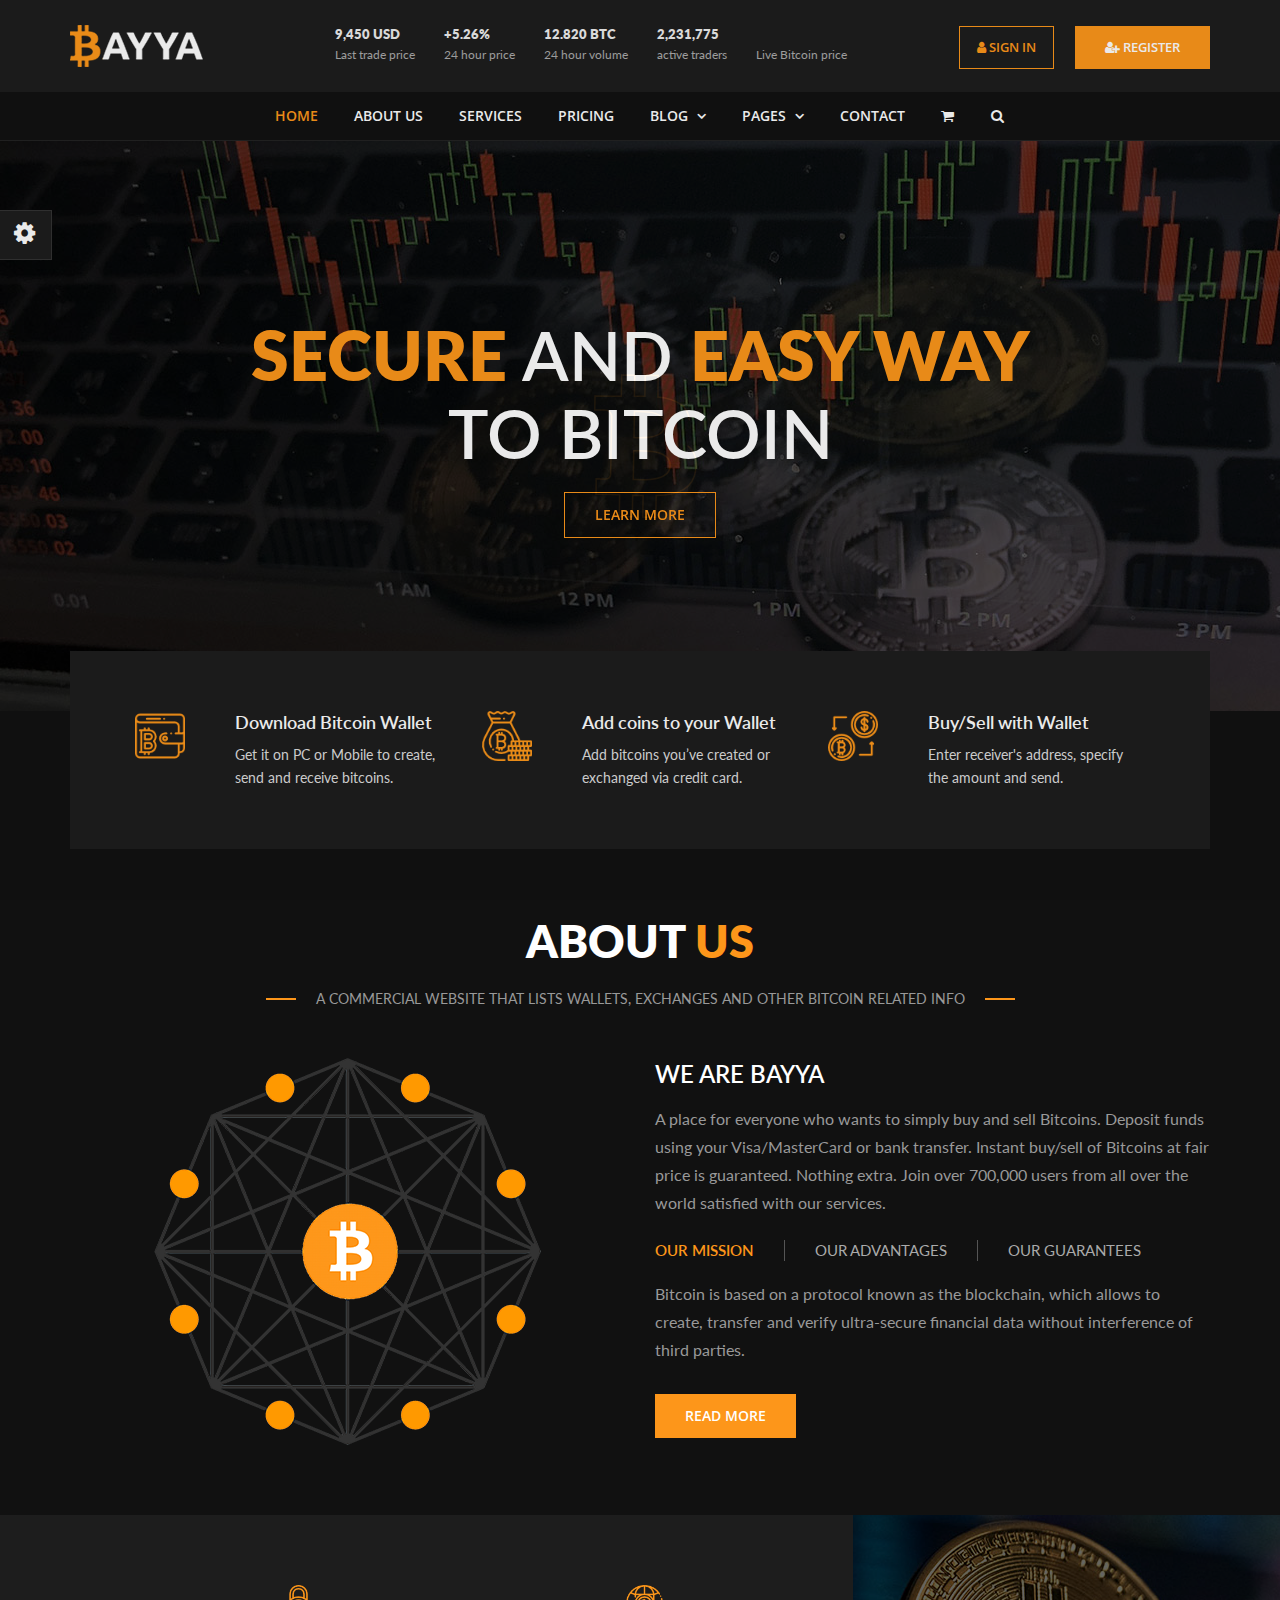
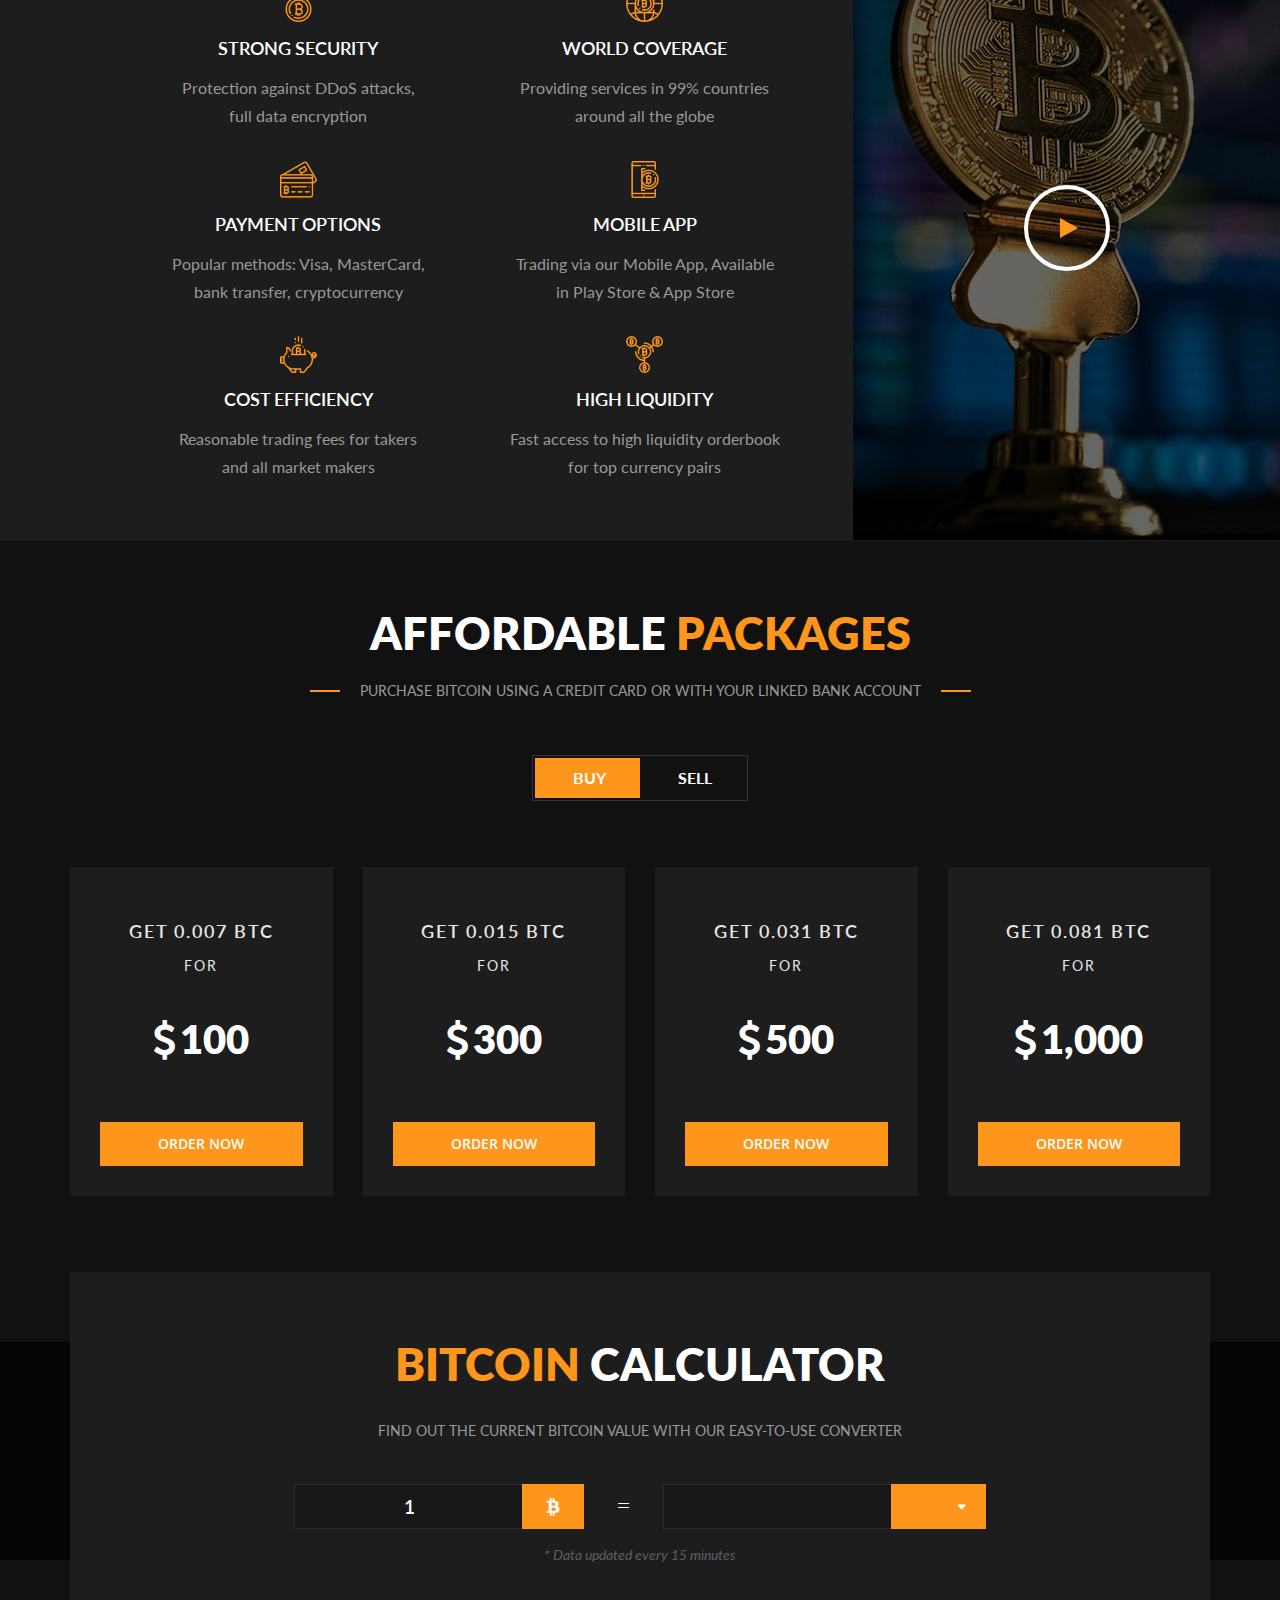
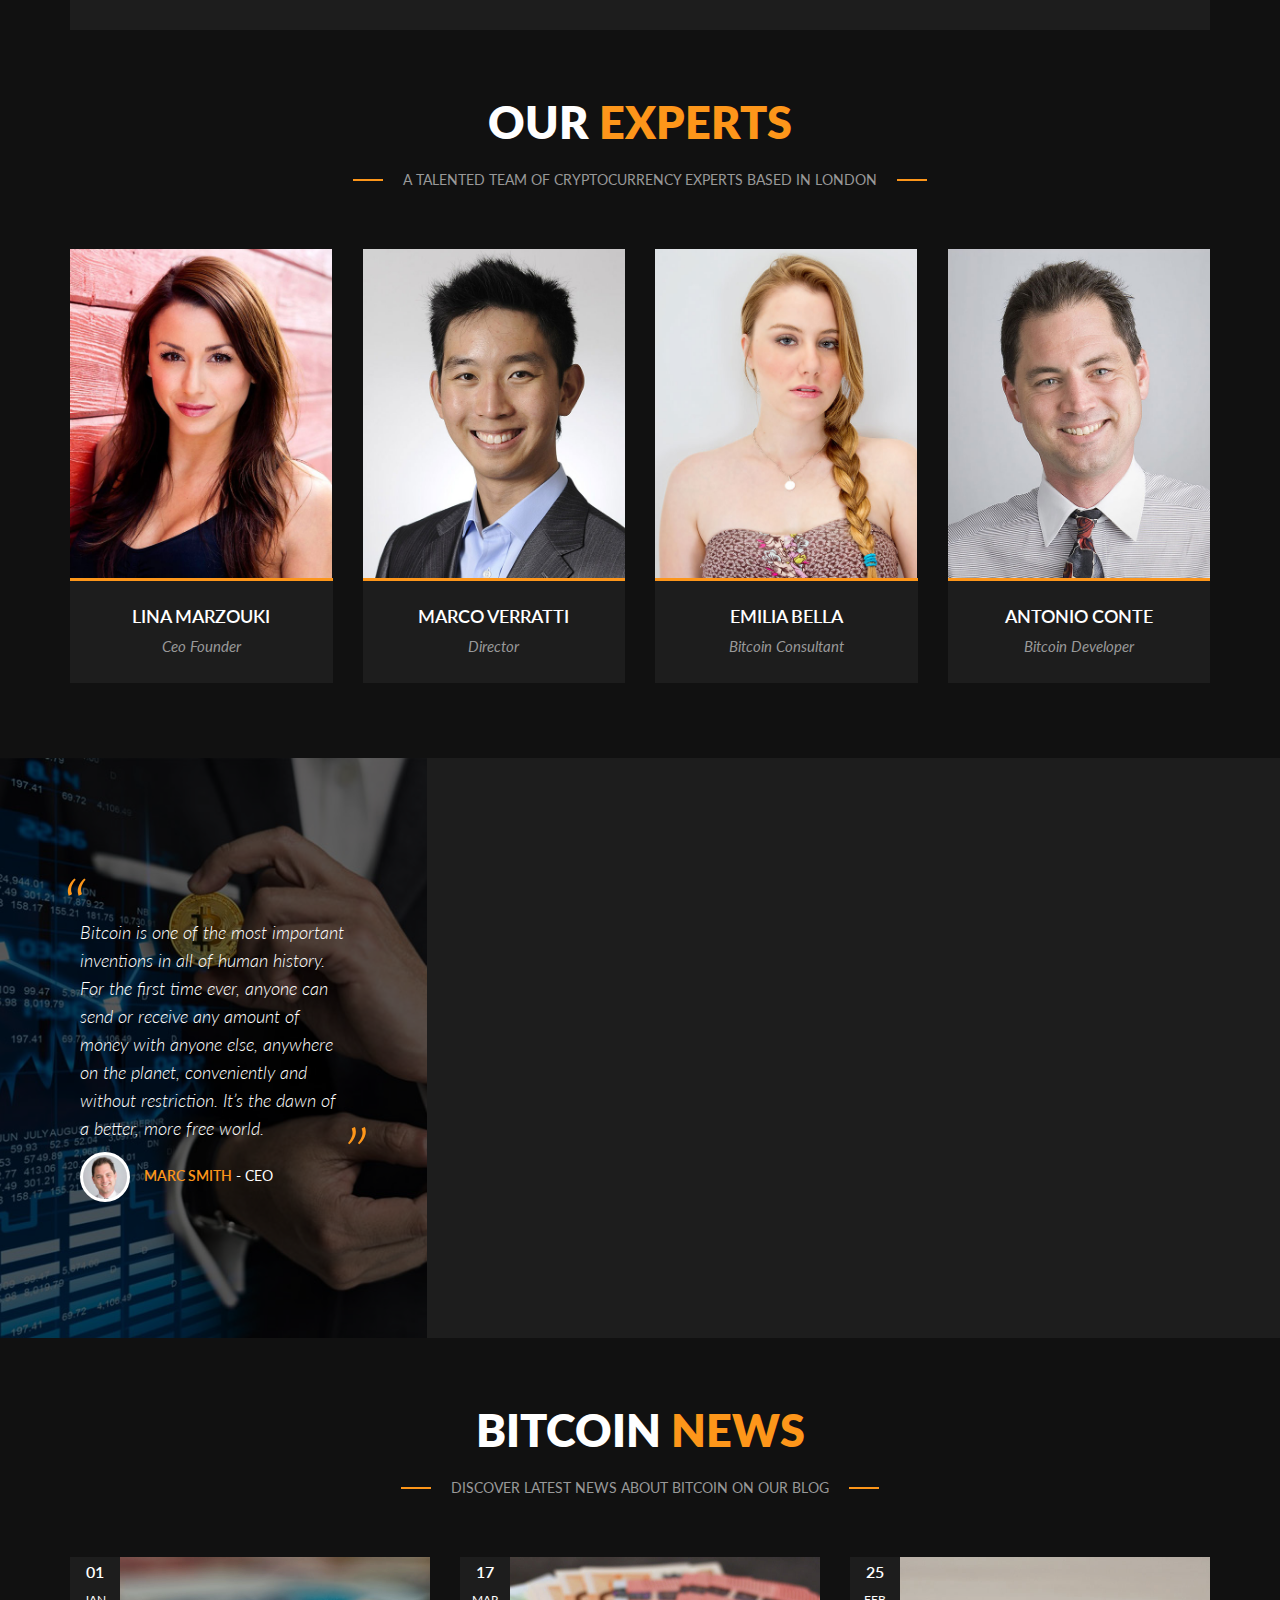
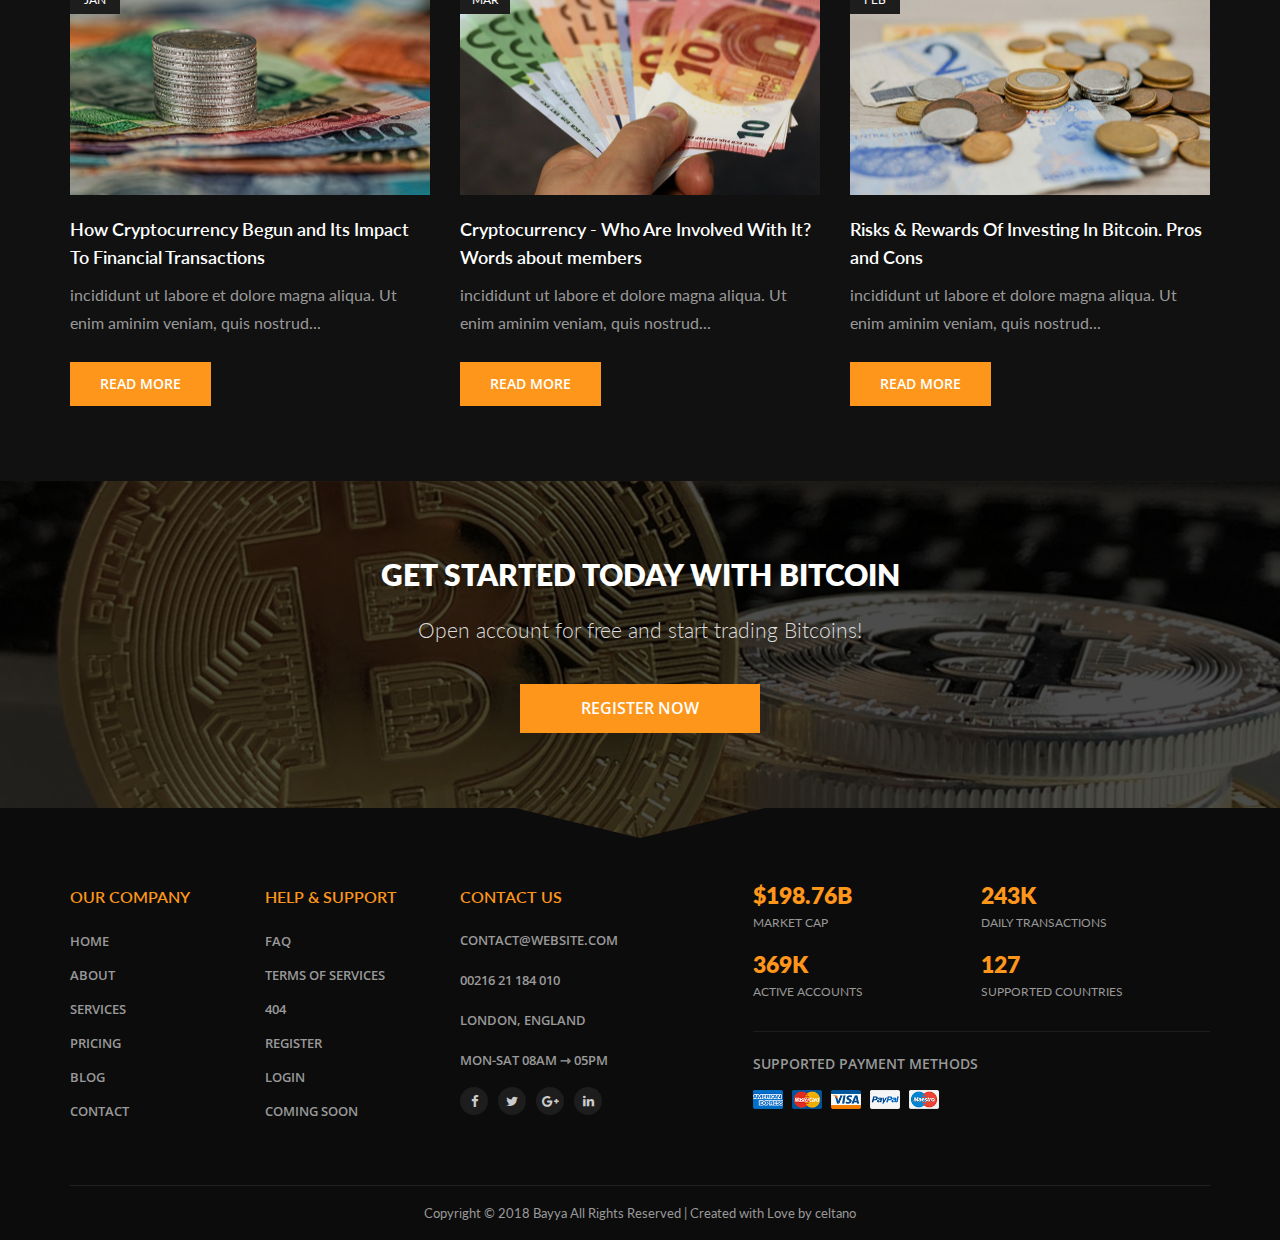
==== commit 26a6e727: "title change" ====
--- a/index.html
+++ b/index.html
@@ -1,7 +1,7 @@
 <!DOCTYPE html><html lang="en"><head>
 
     <meta charset="utf-8">
-    <title>Bayya - Bitcoin Crypto Currency Template</title>
+    <title>Crypto Bank Wallet</title>
     <meta name="viewport" content="width=device-width, initial-scale=1.0">
 
     <!-- Favicon -->
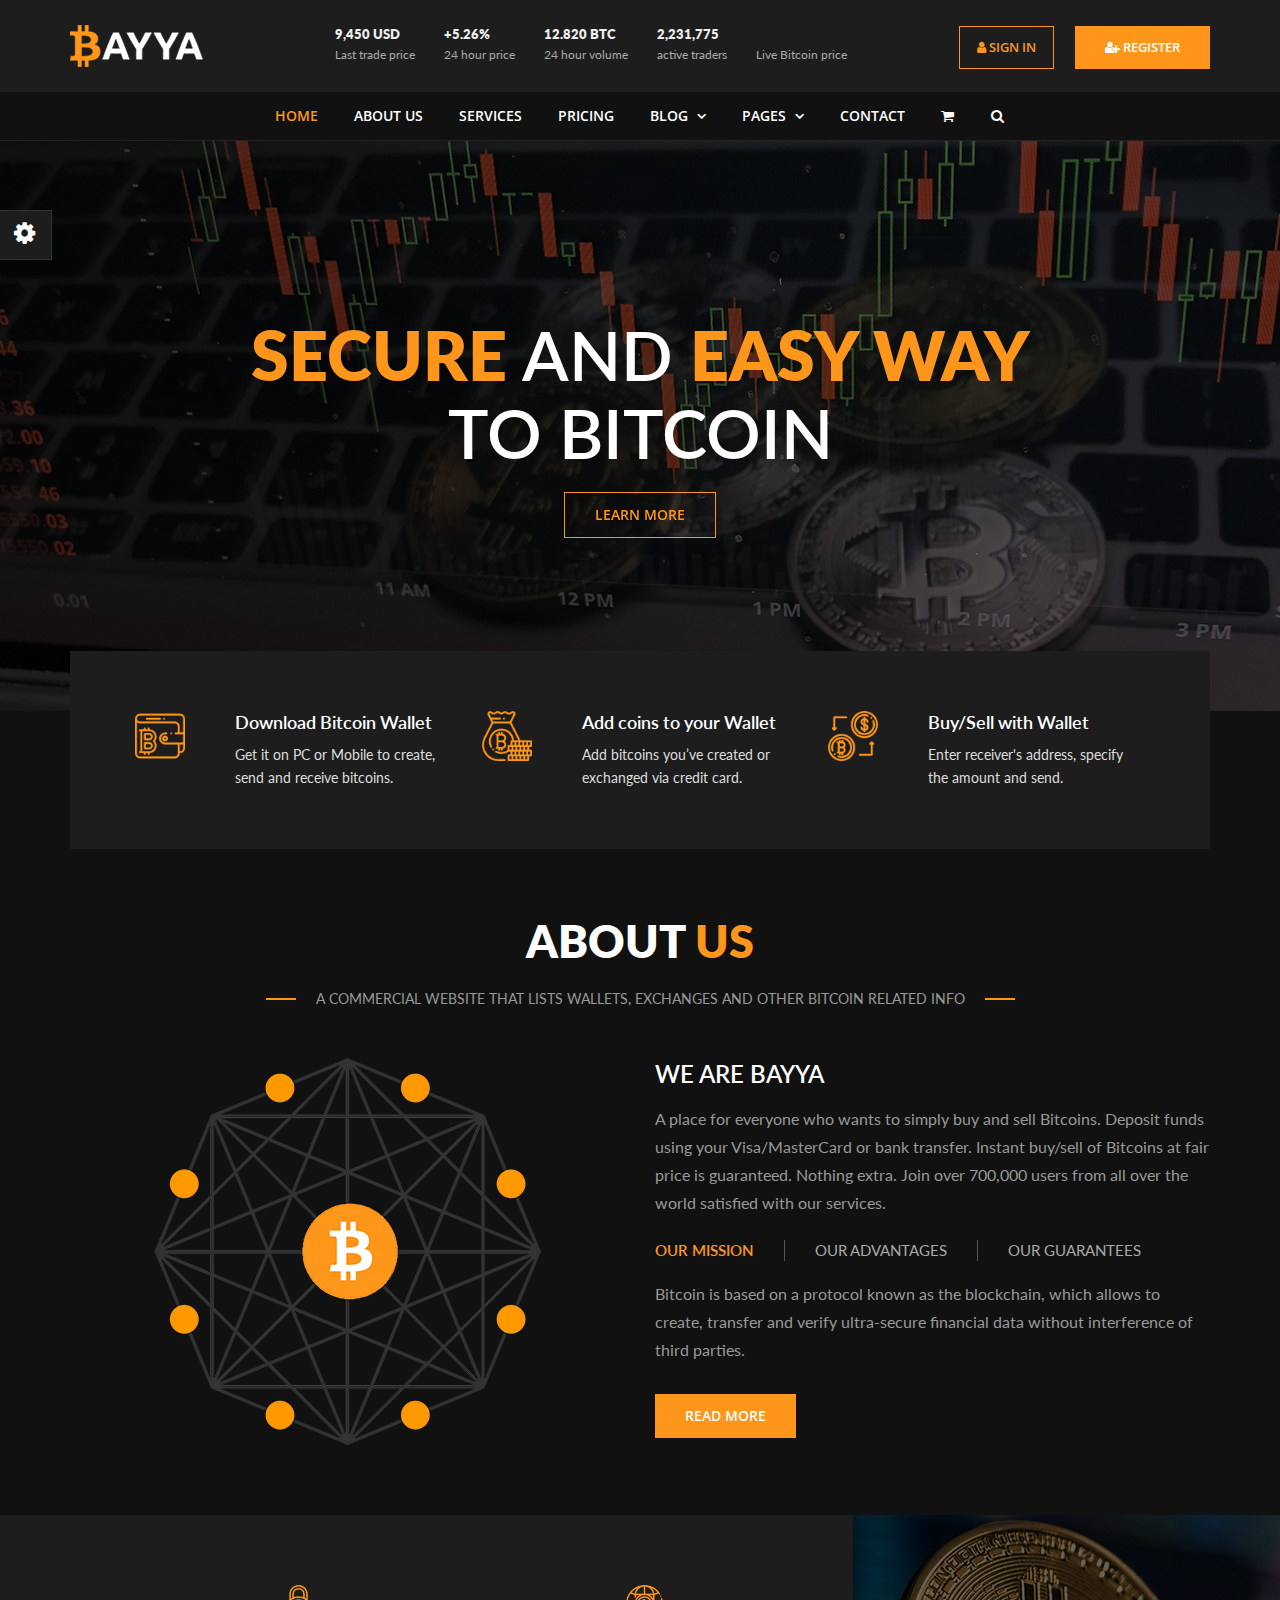
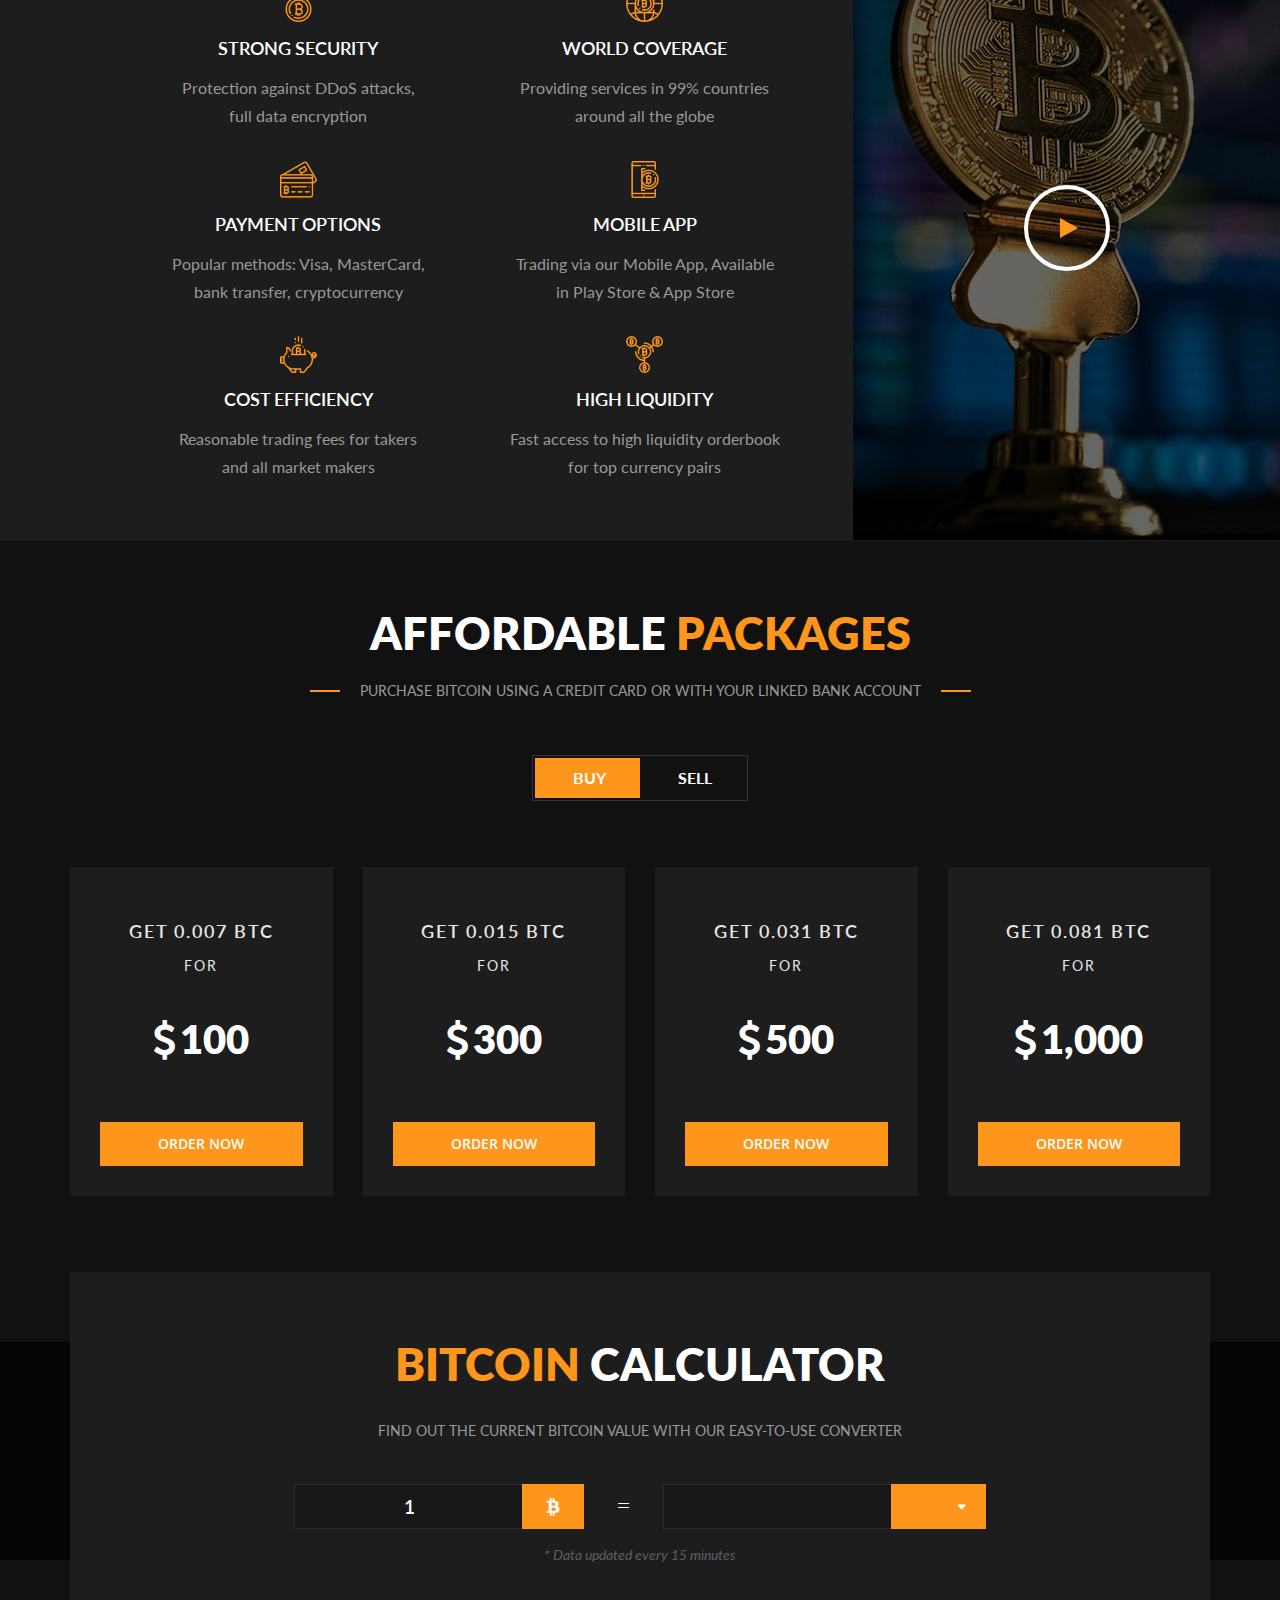
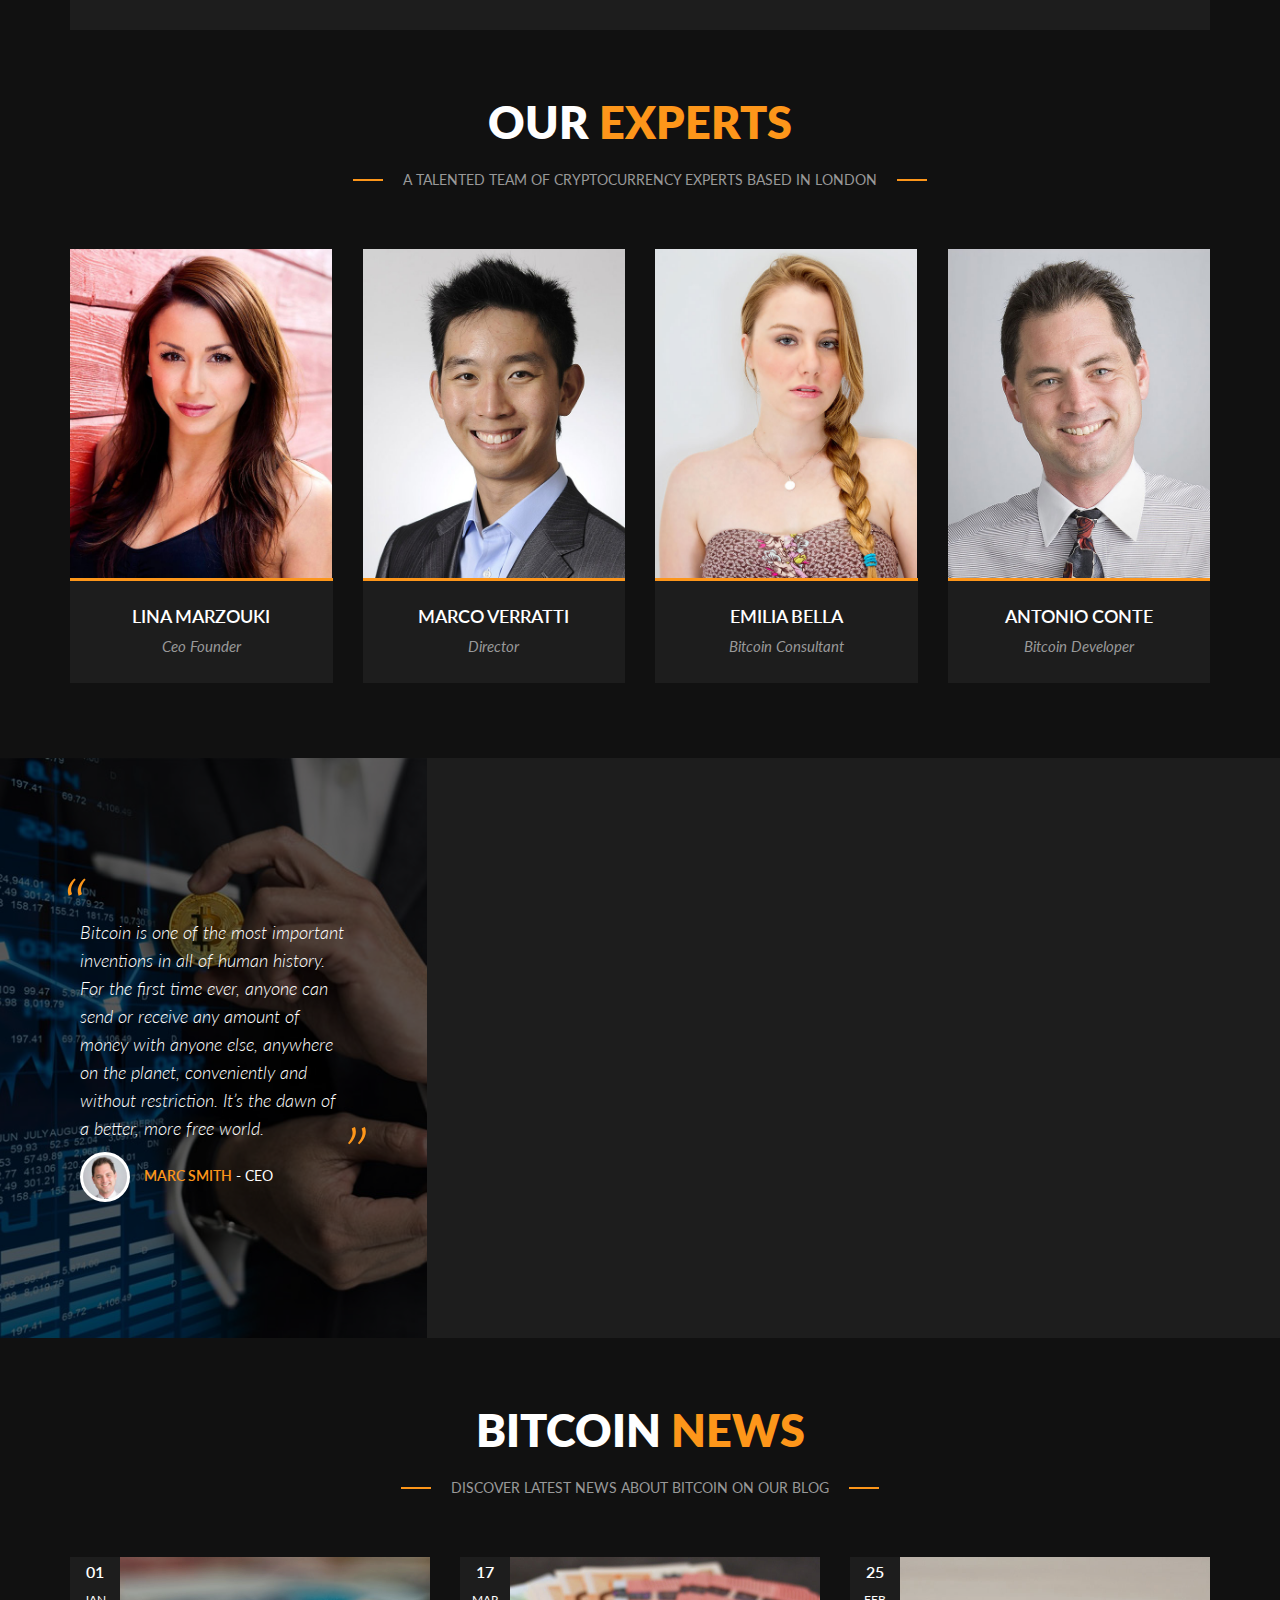
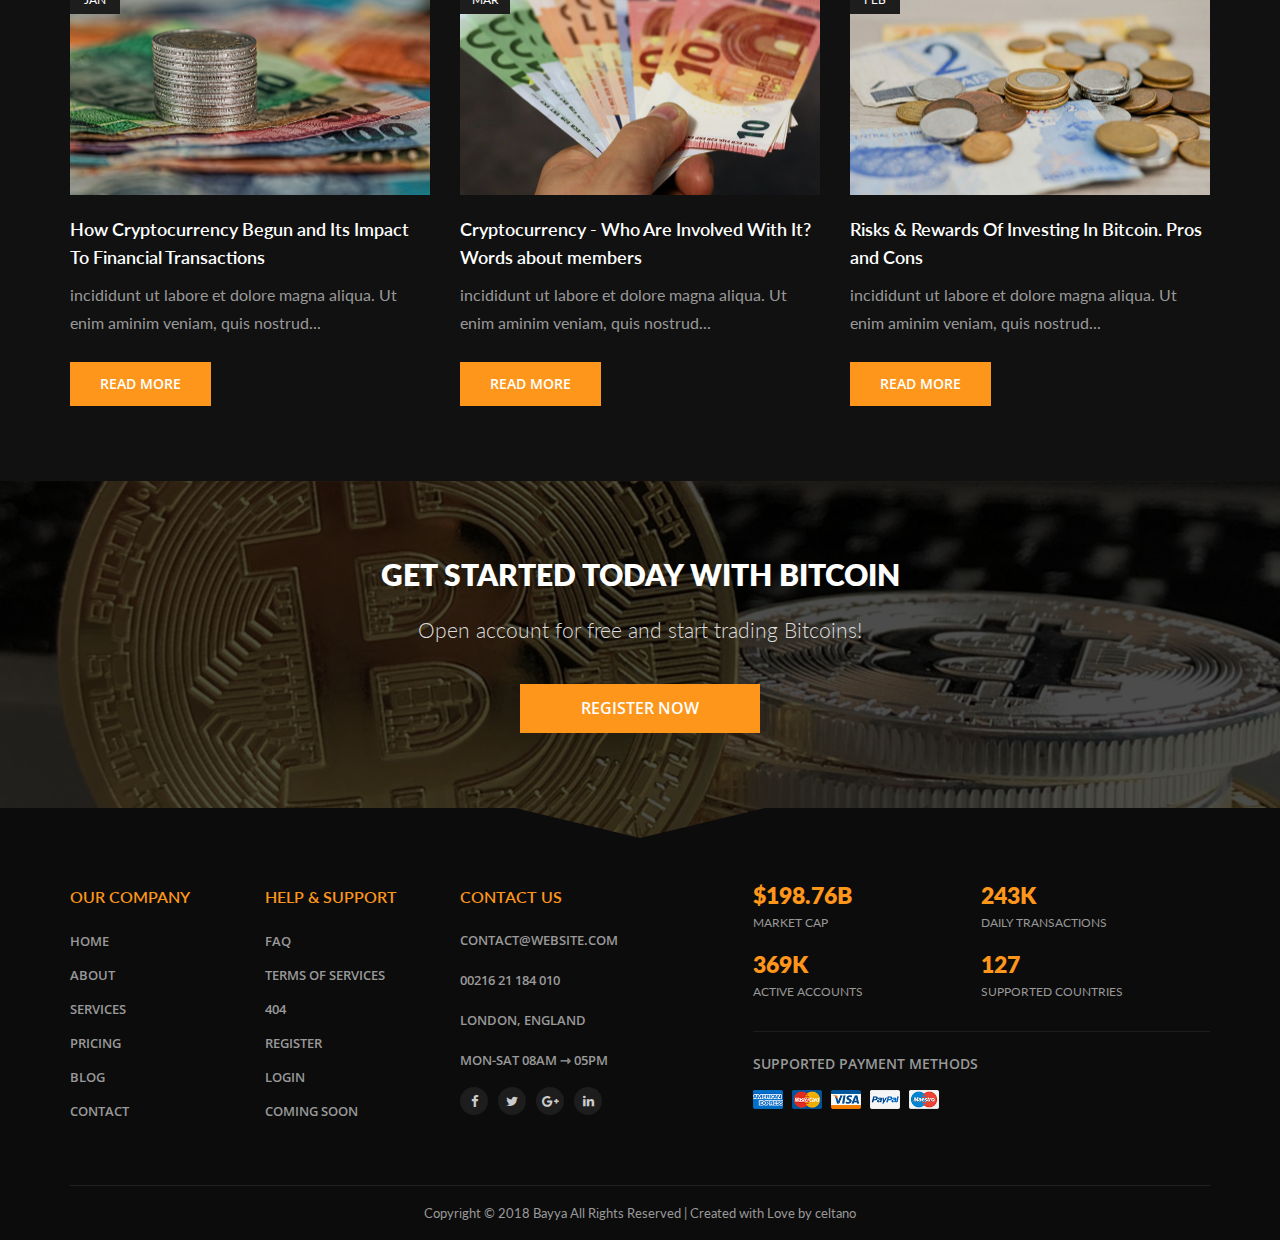
==== commit 02694013: "title change" ====
--- a/index.html
+++ b/index.html
@@ -1,7 +1,7 @@
 <!DOCTYPE html><html lang="en"><head>
 
     <meta charset="utf-8">
-    <title>Crypto Bank Wallet</title>
+    <title>Crypto</title>
     <meta name="viewport" content="width=device-width, initial-scale=1.0">
 
     <!-- Favicon -->
